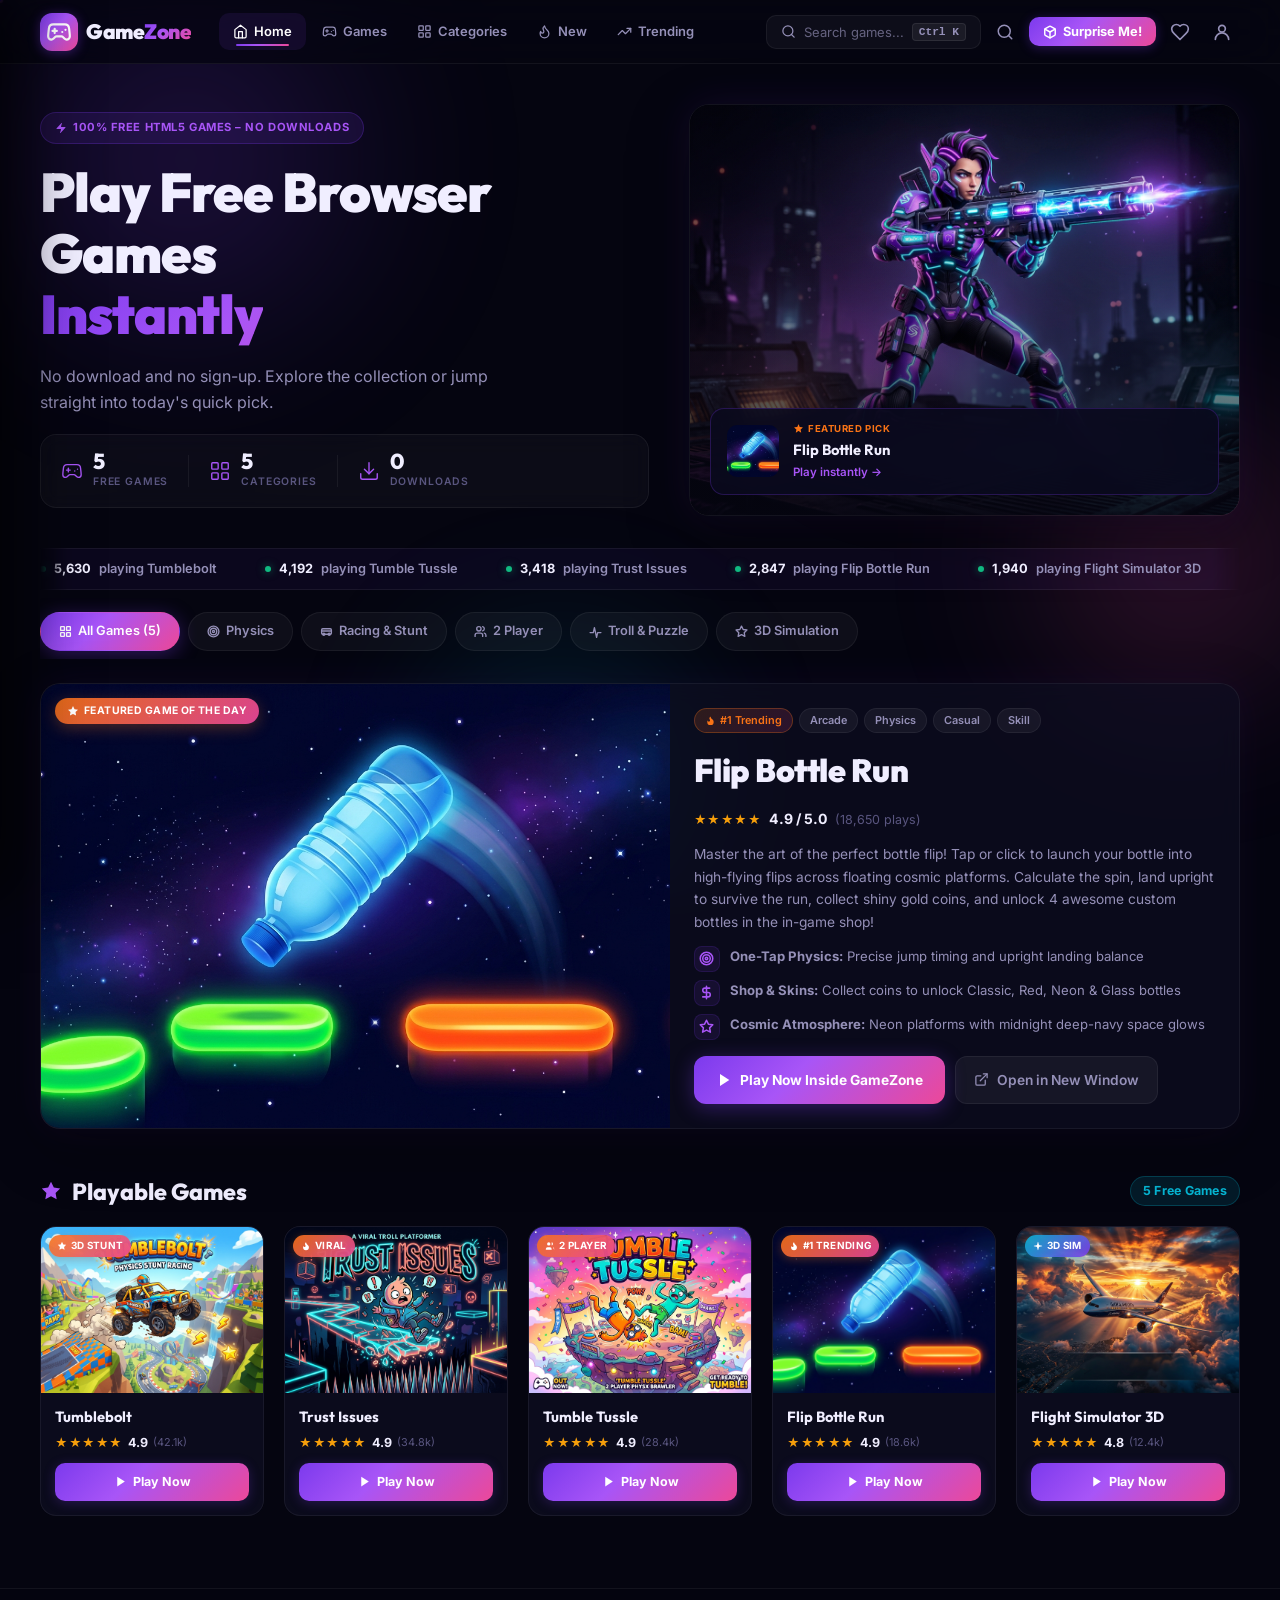
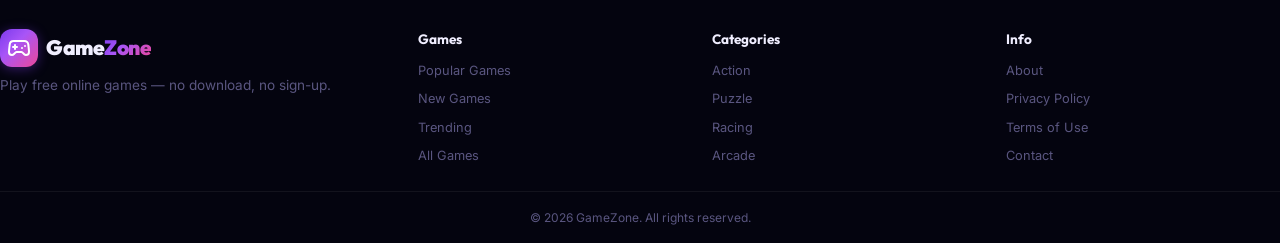
==== index.html @ cd92c2b9 "lolo oo0" ====
<!DOCTYPE html>
<html lang="en">
<head>
  <meta charset="UTF-8" />
  <meta name="viewport" content="width=device-width, initial-scale=1, viewport-fit=cover" />
  <title>GameZone — Free Online Arcade Games</title>
  <meta name="description" content="Play thousands of free online games instantly in your browser! No download, no sign-up." />
  <meta name="theme-color" content="#7c3aed" />
  <link rel="preconnect" href="https://fonts.googleapis.com" />
  <link rel="preconnect" href="https://fonts.gstatic.com" crossorigin />
  <link href="https://fonts.googleapis.com/css2?family=Outfit:wght@400;600;700;800;900&family=Inter:wght@400;500;600;700&display=swap" rel="stylesheet" />
  <link rel="stylesheet" href="style.css" />
</head>
<body>

<!-- Ambient Background Orbs -->
<div class="ambient-orbs" aria-hidden="true">
  <div class="ambient-orb"></div>
  <div class="ambient-orb"></div>
  <div class="ambient-orb"></div>
  <div class="ambient-orb"></div>
</div>

<!-- Floating Particle Canvas -->
<canvas id="particleCanvas" aria-hidden="true"></canvas>

<a href="#main" class="skip-link">Skip to content</a>

<!-- ===== HEADER ===== -->
<header class="site-header" id="siteHeader">
  <div class="container header-inner">

    <!-- Logo -->
    <a href="#" class="logo-link" aria-label="GameZone home">
      <span class="logo-icon">
        <svg xmlns="http://www.w3.org/2000/svg" width="26" height="26" viewBox="0 0 24 24" fill="none" stroke="currentColor" stroke-width="2" stroke-linecap="round" stroke-linejoin="round"><line x1="6" x2="10" y1="11" y2="11"/><line x1="8" x2="8" y1="9" y2="13"/><line x1="15" x2="15.01" y1="12" y2="12"/><line x1="18" x2="18.01" y1="10" y2="10"/><path d="M17.32 5H6.68a4 4 0 0 0-3.978 3.59c-.006.052-.01.101-.017.152C2.604 9.416 2 14.456 2 16a3 3 0 0 0 3 3c1 0 1.5-.5 2-1l1.414-1.414A2 2 0 0 1 9.828 16h4.344a2 2 0 0 1 1.414.586L17 18c.5.5 1 1 2 1a3 3 0 0 0 3-3c0-1.545-.604-6.584-.685-7.258-.007-.05-.011-.1-.017-.151A4 4 0 0 0 17.32 5z"/></svg>
      </span>
      <span class="logo-text">Game<span class="logo-accent">Zone</span></span>
    </a>

    <!-- Desktop Nav -->
    <nav class="main-nav" aria-label="Main">
      <a href="#" class="nav-link nav-active">
        <svg xmlns="http://www.w3.org/2000/svg" width="15" height="15" viewBox="0 0 24 24" fill="none" stroke="currentColor" stroke-width="2" stroke-linecap="round" stroke-linejoin="round"><path d="m3 9 9-7 9 7v11a2 2 0 0 1-2 2H5a2 2 0 0 1-2-2z"/><polyline points="9 22 9 12 15 12 15 22"/></svg>
        Home
      </a>
      <a href="#" class="nav-link">
        <svg xmlns="http://www.w3.org/2000/svg" width="15" height="15" viewBox="0 0 24 24" fill="none" stroke="currentColor" stroke-width="2" stroke-linecap="round" stroke-linejoin="round"><line x1="6" x2="10" y1="11" y2="11"/><line x1="8" x2="8" y1="9" y2="13"/><line x1="15" x2="15.01" y1="12" y2="12"/><line x1="18" x2="18.01" y1="10" y2="10"/><path d="M17.32 5H6.68a4 4 0 0 0-3.978 3.59C2.604 9.416 2 14.456 2 16a3 3 0 0 0 3 3c1 0 1.5-.5 2-1l1.414-1.414A2 2 0 0 1 9.828 16h4.344a2 2 0 0 1 1.414.586L17 18c.5.5 1 1 2 1a3 3 0 0 0 3-3c0-1.545-.604-6.584-.685-7.258A4 4 0 0 0 17.32 5z"/></svg>
        Games
      </a>
      <a href="#" class="nav-link">
        <svg xmlns="http://www.w3.org/2000/svg" width="15" height="15" viewBox="0 0 24 24" fill="none" stroke="currentColor" stroke-width="2" stroke-linecap="round" stroke-linejoin="round"><rect width="7" height="7" x="3" y="3" rx="1"/><rect width="7" height="7" x="14" y="3" rx="1"/><rect width="7" height="7" x="14" y="14" rx="1"/><rect width="7" height="7" x="3" y="14" rx="1"/></svg>
        Categories
      </a>
      <a href="#" class="nav-link">
        <svg xmlns="http://www.w3.org/2000/svg" width="15" height="15" viewBox="0 0 24 24" fill="none" stroke="currentColor" stroke-width="2" stroke-linecap="round" stroke-linejoin="round"><path d="M8.5 14.5A2.5 2.5 0 0 0 11 12c0-1.38-.5-2-1-3-1.072-2.143-.224-4.054 2-6 .5 2.5 2 4.9 4 6.5 2 1.6 3 3.5 3 5.5a7 7 0 1 1-14 0c0-1.153.433-2.294 1-3a2.5 2.5 0 0 0 2.5 2.5z"/></svg>
        New
      </a>
      <a href="#" class="nav-link">
        <svg xmlns="http://www.w3.org/2000/svg" width="15" height="15" viewBox="0 0 24 24" fill="none" stroke="currentColor" stroke-width="2" stroke-linecap="round" stroke-linejoin="round"><polyline points="22 7 13.5 15.5 8.5 10.5 2 17"/><polyline points="16 7 22 7 22 13"/></svg>
        Trending
      </a>
    </nav>

    <!-- Right Actions -->
    <div class="header-actions">
      <!-- Desktop Search Bar -->
      <button class="search-bar" id="searchBtn" aria-label="Search games">
        <svg xmlns="http://www.w3.org/2000/svg" width="15" height="15" viewBox="0 0 24 24" fill="none" stroke="currentColor" stroke-width="2" stroke-linecap="round" stroke-linejoin="round"><circle cx="11" cy="11" r="8"/><path d="m21 21-4.3-4.3"/></svg>
        <span class="search-placeholder">Search games...</span>
        <kbd>Ctrl K</kbd>
      </button>

      <!-- Mobile Search Icon Button -->
      <button class="icon-btn mobile-search-btn" id="mobileSearchBtn" aria-label="Search games" title="Search games">
        <svg xmlns="http://www.w3.org/2000/svg" width="18" height="18" viewBox="0 0 24 24" fill="none" stroke="currentColor" stroke-width="2" stroke-linecap="round" stroke-linejoin="round"><circle cx="11" cy="11" r="8"/><path d="m21 21-4.3-4.3"/></svg>
      </button>

      <!-- Surprise Me -->
      <button class="btn-surprise" id="surpriseBtn" title="Play a random game!">
        <svg xmlns="http://www.w3.org/2000/svg" width="14" height="14" viewBox="0 0 24 24" fill="none" stroke="currentColor" stroke-width="2.5" stroke-linecap="round" stroke-linejoin="round"><path d="M21 16V8a2 2 0 0 0-1-1.73l-7-4a2 2 0 0 0-2 0l-7 4A2 2 0 0 0 3 8v8a2 2 0 0 0 1 1.73l7 4a2 2 0 0 0 2 0l7-4A2 2 0 0 0 21 16z"/><polyline points="3.27 6.96 12 12.01 20.73 6.96"/><line x1="12" y1="22.08" x2="12" y2="12"/></svg>
        <span class="surprise-text">Surprise Me!</span>
      </button>

      <!-- Wishlist -->
      <button class="icon-btn wishlist-btn" aria-label="Saved games" title="Saved games">
        <svg xmlns="http://www.w3.org/2000/svg" width="20" height="20" viewBox="0 0 24 24" fill="none" stroke="currentColor" stroke-width="2" stroke-linecap="round" stroke-linejoin="round"><path d="M19 14c1.49-1.46 3-3.21 3-5.5A5.5 5.5 0 0 0 16.5 3c-1.76 0-3 .5-4.5 2-1.5-1.5-2.74-2-4.5-2A5.5 5.5 0 0 0 2 8.5c0 2.3 1.5 4.05 3 5.5l7 7Z"/></svg>
      </button>

      <!-- Avatar -->
      <button class="icon-btn avatar-btn" aria-label="Account" title="Account">
        <svg xmlns="http://www.w3.org/2000/svg" width="20" height="20" viewBox="0 0 24 24" fill="none" stroke="currentColor" stroke-width="2" stroke-linecap="round" stroke-linejoin="round"><circle cx="12" cy="8" r="4"/><path d="M20 21a8 8 0 1 0-16 0"/></svg>
      </button>

      <!-- Mobile menu btn -->
      <button class="icon-btn mobile-menu-btn" aria-label="Open menu" id="menuBtn">
        <svg xmlns="http://www.w3.org/2000/svg" width="22" height="22" viewBox="0 0 24 24" fill="none" stroke="currentColor" stroke-width="2" stroke-linecap="round" stroke-linejoin="round"><line x1="4" x2="20" y1="12" y2="12"/><line x1="4" x2="20" y1="6" y2="6"/><line x1="4" x2="20" y1="18" y2="18"/></svg>
      </button>
    </div>
  </div>
</header>

<!-- Mobile Drawer -->
<div class="mobile-drawer" id="mobileDrawer">
  <div class="drawer-overlay" id="drawerOverlay"></div>
  <nav class="drawer-nav">
    <div class="drawer-header">
      <a href="#" class="logo-link">
        <span class="logo-icon">
          <svg xmlns="http://www.w3.org/2000/svg" width="22" height="22" viewBox="0 0 24 24" fill="none" stroke="currentColor" stroke-width="2" stroke-linecap="round" stroke-linejoin="round"><line x1="6" x2="10" y1="11" y2="11"/><line x1="8" x2="8" y1="9" y2="13"/><line x1="15" x2="15.01" y1="12" y2="12"/><line x1="18" x2="18.01" y1="10" y2="10"/><path d="M17.32 5H6.68a4 4 0 0 0-3.978 3.59c-.006.052-.01.101-.017.152C2.604 9.416 2 14.456 2 16a3 3 0 0 0 3 3c1 0 1.5-.5 2-1l1.414-1.414A2 2 0 0 1 9.828 16h4.344a2 2 0 0 1 1.414.586L17 18c.5.5 1 1 2 1a3 3 0 0 0 3-3c0-1.545-.604-6.584-.685-7.258-.007-.05-.011-.1-.017-.151A4 4 0 0 0 17.32 5z"/></svg>
        </span>
        <span class="logo-text">Game<span class="logo-accent">Zone</span></span>
      </a>
      <button class="icon-btn" id="closeDrawer" aria-label="Close menu">
        <svg xmlns="http://www.w3.org/2000/svg" width="22" height="22" viewBox="0 0 24 24" fill="none" stroke="currentColor" stroke-width="2" stroke-linecap="round" stroke-linejoin="round"><path d="M18 6 6 18"/><path d="m6 6 12 12"/></svg>
      </button>
    </div>

    <!-- Quick search trigger in drawer -->
    <button class="drawer-search-btn" id="drawerSearchBtn">
      <svg xmlns="http://www.w3.org/2000/svg" width="16" height="16" viewBox="0 0 24 24" fill="none" stroke="currentColor" stroke-width="2" stroke-linecap="round" stroke-linejoin="round"><circle cx="11" cy="11" r="8"/><path d="m21 21-4.3-4.3"/></svg>
      <span>Search all games...</span>
    </button>

    <div class="drawer-section-label">NAVIGATION</div>
    <a href="#main" class="drawer-link"><svg xmlns="http://www.w3.org/2000/svg" width="16" height="16" viewBox="0 0 24 24" fill="none" stroke="currentColor" stroke-width="2" stroke-linecap="round" stroke-linejoin="round"><path d="m3 9 9-7 9 7v11a2 2 0 0 1-2 2H5a2 2 0 0 1-2-2z"/><polyline points="9 22 9 12 15 12 15 22"/></svg> Home</a>
    <a href="#playableGamesSection" class="drawer-link"><svg xmlns="http://www.w3.org/2000/svg" width="16" height="16" viewBox="0 0 24 24" fill="none" stroke="currentColor" stroke-width="2" stroke-linecap="round" stroke-linejoin="round"><line x1="6" x2="10" y1="11" y2="11"/><line x1="8" x2="8" y1="9" y2="13"/><line x1="15" x2="15.01" y1="12" y2="12"/><line x1="18" x2="18.01" y1="10" y2="10"/><path d="M17.32 5H6.68a4 4 0 0 0-3.978 3.59C2.604 9.416 2 14.456 2 16a3 3 0 0 0 3 3c1 0 1.5-.5 2-1l1.414-1.414A2 2 0 0 1 9.828 16h4.344a2 2 0 0 1 1.414.586L17 18c.5.5 1 1 2 1a3 3 0 0 0 3-3c0-1.545-.604-6.584-.685-7.258A4 4 0 0 0 17.32 5z"/></svg> Playable Games</a>
    <a href="#spotlight-section" class="drawer-link"><svg xmlns="http://www.w3.org/2000/svg" width="16" height="16" viewBox="0 0 24 24" fill="none" stroke="currentColor" stroke-width="2" stroke-linecap="round" stroke-linejoin="round"><polygon points="12 2 15.09 8.26 22 9.27 17 14.14 18.18 21.02 12 17.77 5.82 21.02 7 14.14 2 9.27 8.91 8.26 12 2"/></svg> Featured Spotlight</a>

    <div class="drawer-section-label">CATEGORIES</div>
    <div class="drawer-categories">
      <button class="drawer-cat-chip" data-drawer-cat="all">All Games</button>
      <button class="drawer-cat-chip" data-drawer-cat="physics">Physics</button>
      <button class="drawer-cat-chip" data-drawer-cat="racing">Racing</button>
      <button class="drawer-cat-chip" data-drawer-cat="2player">2 Player</button>
      <button class="drawer-cat-chip" data-drawer-cat="troll">Troll &amp; Puzzle</button>
      <button class="drawer-cat-chip" data-drawer-cat="sim">3D Simulation</button>
    </div>

    <div class="drawer-footer">
      <button class="btn-surprise drawer-surprise-btn" id="drawerSurpriseBtn">
        <svg xmlns="http://www.w3.org/2000/svg" width="14" height="14" viewBox="0 0 24 24" fill="none" stroke="currentColor" stroke-width="2.5" stroke-linecap="round" stroke-linejoin="round"><path d="M21 16V8a2 2 0 0 0-1-1.73l-7-4a2 2 0 0 0-2 0l-7 4A2 2 0 0 0 3 8v8a2 2 0 0 0 1 1.73l7 4a2 2 0 0 0 2 0l7-4A2 2 0 0 0 21 16z"/><polyline points="3.27 6.96 12 12.01 20.73 6.96"/><line x1="12" y1="22.08" x2="12" y2="12"/></svg>
        Surprise Me!
      </button>
    </div>
  </nav>
</div>

<!-- Search Modal -->
<div class="search-modal" id="searchModal">
  <div class="search-modal-backdrop" id="searchBackdrop"></div>
  <div class="search-modal-inner">
    <div class="search-input-wrap">
      <svg xmlns="http://www.w3.org/2000/svg" width="18" height="18" viewBox="0 0 24 24" fill="none" stroke="currentColor" stroke-width="2" stroke-linecap="round" stroke-linejoin="round"><circle cx="11" cy="11" r="8"/><path d="m21 21-4.3-4.3"/></svg>
      <input type="search" placeholder="Search for games…" id="searchInput" autocomplete="off" />
      <kbd>Esc</kbd>
    </div>
    <div class="search-results"><p class="search-hint">Start typing to search our playable games…</p></div>
  </div>
</div>

<!-- ===== MAIN ===== -->
<main id="main">
  <div class="container main-content">
    <h1 class="sr-only">GameZone — Play free online games — no download, no install.</h1>

    <!-- ===== HERO ===== -->
    <div class="hero-banner">
      <!-- Left Content -->
      <div class="hero-left">
        <div class="hero-badge">
          <svg xmlns="http://www.w3.org/2000/svg" width="12" height="12" viewBox="0 0 24 24" fill="currentColor" stroke="none"><path d="M4 14a1 1 0 0 1-.78-1.63l9.9-10.2a.5.5 0 0 1 .86.46l-1.92 6.02A1 1 0 0 0 13 10h7a1 1 0 0 1 .78 1.63l-9.9 10.2a.5.5 0 0 1-.86-.46l1.92-6.02A1 1 0 0 0 11 14z"/></svg>
          100% FREE HTML5 GAMES – NO DOWNLOADS
        </div>
        <h2 class="hero-title">Play Free Browser Games<br><span class="hero-title-accent">Instantly</span></h2>
        <p class="hero-desc">No download and no sign-up. Explore the collection or jump straight into today's quick pick.</p>

        <div class="hero-stats">
          <div class="hero-stat">
            <svg xmlns="http://www.w3.org/2000/svg" width="22" height="22" viewBox="0 0 24 24" fill="none" stroke="currentColor" stroke-width="1.5" stroke-linecap="round" stroke-linejoin="round" class="stat-icon"><line x1="6" x2="10" y1="11" y2="11"/><line x1="8" x2="8" y1="9" y2="13"/><line x1="15" x2="15.01" y1="12" y2="12"/><line x1="18" x2="18.01" y1="10" y2="10"/><path d="M17.32 5H6.68a4 4 0 0 0-3.978 3.59C2.604 9.416 2 14.456 2 16a3 3 0 0 0 3 3c1 0 1.5-.5 2-1l1.414-1.414A2 2 0 0 1 9.828 16h4.344a2 2 0 0 1 1.414.586L17 18c.5.5 1 1 2 1a3 3 0 0 0 3-3c0-1.545-.604-6.584-.685-7.258A4 4 0 0 0 17.32 5z"/></svg>
            <div class="stat-info"><span class="stat-num" data-target="5">0</span><span class="stat-label">FREE GAMES</span></div>
          </div>
          <div class="hero-stat-divider"></div>
          <div class="hero-stat">
            <svg xmlns="http://www.w3.org/2000/svg" width="22" height="22" viewBox="0 0 24 24" fill="none" stroke="currentColor" stroke-width="1.5" stroke-linecap="round" stroke-linejoin="round" class="stat-icon"><rect width="7" height="7" x="3" y="3" rx="1"/><rect width="7" height="7" x="14" y="3" rx="1"/><rect width="7" height="7" x="14" y="14" rx="1"/><rect width="7" height="7" x="3" y="14" rx="1"/></svg>
            <div class="stat-info"><span class="stat-num" data-target="5">0</span><span class="stat-label">CATEGORIES</span></div>
          </div>
          <div class="hero-stat-divider"></div>
          <div class="hero-stat">
            <svg xmlns="http://www.w3.org/2000/svg" width="22" height="22" viewBox="0 0 24 24" fill="none" stroke="currentColor" stroke-width="1.5" stroke-linecap="round" stroke-linejoin="round" class="stat-icon"><path d="M21 15v4a2 2 0 0 1-2 2H5a2 2 0 0 1-2-2v-4"/><polyline points="7 10 12 15 17 10"/><line x1="12" x2="12" y1="15" y2="3"/></svg>
            <div class="stat-info"><span class="stat-num" data-target="0">0</span><span class="stat-label">DOWNLOADS</span></div>
          </div>
        </div>
      </div>

      <!-- Right: Character Image + Quick Pick -->
      <div class="hero-right">
        <img class="hero-char-img" src="assets/hero_character.jpg" alt="Featured gaming warrior character" />
        <div class="hero-overlay-grad"></div>
        <!-- Quick Pick Card -->
        <a href="#spotlight-section" class="quick-pick-card" id="heroQuickPick" aria-label="Play: Flip Bottle Run" data-game-url="https://bottle-flip-navy.vercel.app/" data-game-title="Flip Bottle Run">
          <img class="qp-thumb" src="assets/bottle_flip.jpg" alt="Flip Bottle Run" />
          <div class="qp-info">
            <span class="qp-label">
              <svg xmlns="http://www.w3.org/2000/svg" width="11" height="11" viewBox="0 0 24 24" fill="currentColor" stroke="none"><path d="M11.48 3.499a.562.562 0 0 1 1.04 0l2.125 5.111a.563.563 0 0 0 .475.345l5.518.442c.499.04.701.663.321.988l-4.204 3.602a.563.563 0 0 0-.182.557l1.285 5.385a.562.562 0 0 1-.84.61l-4.725-2.885a.562.562 0 0 0-.586 0L6.982 20.54a.562.562 0 0 1-.84-.61l1.285-5.386a.562.562 0 0 0-.182-.557l-4.204-3.602a.562.562 0 0 1 .321-.988l5.518-.442a.563.563 0 0 0 .475-.345L11.48 3.5z"/></svg>
              FEATURED PICK
            </span>
            <span class="qp-title">Flip Bottle Run</span>
            <span class="qp-action">Play instantly →</span>
          </div>
        </a>
      </div>
    </div>

    <!-- ===== LIVE PLAYER BAR ===== -->
    <div class="live-bar" aria-hidden="true">
      <div class="live-bar-track" id="liveBarTrack">
        <!-- Duplicated for infinite scroll -->
        <div class="live-item"><span class="live-dot"></span> <strong>5,630</strong> playing Tumblebolt</div>
        <div class="live-item"><span class="live-dot"></span> <strong>4,192</strong> playing Tumble Tussle</div>
        <div class="live-item"><span class="live-dot"></span> <strong>3,418</strong> playing Trust Issues</div>
        <div class="live-item"><span class="live-dot"></span> <strong>2,847</strong> playing Flip Bottle Run</div>
        <div class="live-item"><span class="live-dot"></span> <strong>1,940</strong> playing Flight Simulator 3D</div>
        <!-- Duplicate set for seamless loop -->
        <div class="live-item"><span class="live-dot"></span> <strong>5,630</strong> playing Tumblebolt</div>
        <div class="live-item"><span class="live-dot"></span> <strong>4,192</strong> playing Tumble Tussle</div>
        <div class="live-item"><span class="live-dot"></span> <strong>3,418</strong> playing Trust Issues</div>
        <div class="live-item"><span class="live-dot"></span> <strong>2,847</strong> playing Flip Bottle Run</div>
        <div class="live-item"><span class="live-dot"></span> <strong>1,940</strong> playing Flight Simulator 3D</div>
      </div>
    </div>

    <!-- ===== CATEGORY CHIPS ===== -->
    <div class="category-chips-row">
      <div class="category-chips">
        <a href="#" class="chip chip-active" data-cat="all">
          <svg xmlns="http://www.w3.org/2000/svg" width="13" height="13" viewBox="0 0 24 24" fill="none" stroke="currentColor" stroke-width="2.5" stroke-linecap="round" stroke-linejoin="round"><rect width="7" height="7" x="3" y="3" rx="1"/><rect width="7" height="7" x="14" y="3" rx="1"/><rect width="7" height="7" x="14" y="14" rx="1"/><rect width="7" height="7" x="3" y="14" rx="1"/></svg>
          All Games (5)
        </a>
        <a href="#" class="chip" data-cat="physics">
          <svg xmlns="http://www.w3.org/2000/svg" width="13" height="13" viewBox="0 0 24 24" fill="none" stroke="currentColor" stroke-width="2.5" stroke-linecap="round" stroke-linejoin="round"><circle cx="12" cy="12" r="10"/><circle cx="12" cy="12" r="6"/><circle cx="12" cy="12" r="2"/></svg>
          Physics
        </a>
        <a href="#" class="chip" data-cat="racing">
          <svg xmlns="http://www.w3.org/2000/svg" width="13" height="13" viewBox="0 0 24 24" fill="none" stroke="currentColor" stroke-width="2.5" stroke-linecap="round" stroke-linejoin="round"><path d="M19 17H5a2 2 0 0 1-2-2V9a2 2 0 0 1 2-2h14a2 2 0 0 1 2 2v6a2 2 0 0 1-2 2Z"/><path d="M3 11h18"/><circle cx="7" cy="17" r="2"/><circle cx="17" cy="17" r="2"/></svg>
          Racing &amp; Stunt
        </a>
        <a href="#" class="chip" data-cat="2player">
          <svg xmlns="http://www.w3.org/2000/svg" width="13" height="13" viewBox="0 0 24 24" fill="none" stroke="currentColor" stroke-width="2.5" stroke-linecap="round" stroke-linejoin="round"><path d="M16 21v-2a4 4 0 0 0-4-4H6a4 4 0 0 0-4 4v2"/><circle cx="9" cy="7" r="4"/><path d="M22 21v-2a4 4 0 0 0-3-3.87"/><path d="M16 3.13a4 4 0 0 1 0 7.75"/></svg>
          2 Player
        </a>
        <a href="#" class="chip" data-cat="troll">
          <svg xmlns="http://www.w3.org/2000/svg" width="13" height="13" viewBox="0 0 24 24" fill="none" stroke="currentColor" stroke-width="2.5" stroke-linecap="round" stroke-linejoin="round"><path d="M2 14h6l2-9 4 18 2-9h6"/></svg>
          Troll &amp; Puzzle
        </a>
        <a href="#" class="chip" data-cat="sim">
          <svg xmlns="http://www.w3.org/2000/svg" width="13" height="13" viewBox="0 0 24 24" fill="none" stroke="currentColor" stroke-width="2.5" stroke-linecap="round" stroke-linejoin="round"><polygon points="12 2 15.09 8.26 22 9.27 17 14.14 18.18 21.02 12 17.77 5.82 21.02 7 14.14 2 9.27 8.91 8.26 12 2"/></svg>
          3D Simulation
        </a>
      </div>
    </div>

    <!-- ===== FEATURED GAME SPOTLIGHT: FLIP BOTTLE RUN ===== -->
    <section class="spotlight-section" id="spotlight-section" aria-labelledby="spotlight-heading">
      <div class="spotlight-card">
        <div class="spotlight-media">
          <img src="assets/bottle_flip.jpg" alt="Flip Bottle Run — Arcade Game" class="spotlight-img" />
          <div class="spotlight-badge">
            <svg xmlns="http://www.w3.org/2000/svg" width="12" height="12" viewBox="0 0 24 24" fill="currentColor" stroke="none"><polygon points="12 2 15.09 8.26 22 9.27 17 14.14 18.18 21.02 12 17.77 5.82 21.02 7 14.14 2 9.27 8.91 8.26 12 2"/></svg>
            FEATURED GAME OF THE DAY
          </div>
          <button class="spotlight-play-overlay-btn" data-game-url="https://bottle-flip-navy.vercel.app/" data-game-title="Flip Bottle Run" aria-label="Play Flip Bottle Run">
            <svg xmlns="http://www.w3.org/2000/svg" width="28" height="28" viewBox="0 0 24 24" fill="currentColor" stroke="none"><polygon points="6 3 20 12 6 21 6 3"/></svg>
          </button>
        </div>
        <div class="spotlight-body">
          <div class="spotlight-meta-tags">
            <span class="spotlight-tag tag-gradient">
              <svg xmlns="http://www.w3.org/2000/svg" width="11" height="11" viewBox="0 0 24 24" fill="currentColor" stroke="none"><path d="M8.5 14.5A2.5 2.5 0 0 0 11 12c0-1.38-.5-2-1-3-1.072-2.143-.224-4.054 2-6 .5 2.5 2 4.9 4 6.5 2 1.6 3 3.5 3 5.5a7 7 0 1 1-14 0c0-1.153.433-2.294 1-3a2.5 2.5 0 0 0 2.5 2.5z"/></svg>
              #1 Trending
            </span>
            <span class="spotlight-tag">Arcade</span>
            <span class="spotlight-tag">Physics</span>
            <span class="spotlight-tag">Casual</span>
            <span class="spotlight-tag">Skill</span>
          </div>

          <h2 id="spotlight-heading" class="spotlight-title">Flip Bottle Run</h2>

          <div class="spotlight-rating-row">
            <div class="stars">★★★★★</div>
            <span class="spotlight-score">4.9 / 5.0</span>
            <span class="spotlight-players">(18,650 plays)</span>
          </div>

          <p class="spotlight-description">
            Master the art of the perfect bottle flip! Tap or click to launch your bottle into high-flying flips across floating cosmic platforms. Calculate the spin, land upright to survive the run, collect shiny gold coins, and unlock 4 awesome custom bottles in the in-game shop!
          </p>

          <div class="spotlight-perks">
            <div class="perk-item">
              <span class="perk-icon">
                <svg xmlns="http://www.w3.org/2000/svg" width="15" height="15" viewBox="0 0 24 24" fill="none" stroke="currentColor" stroke-width="2.5" stroke-linecap="round" stroke-linejoin="round"><circle cx="12" cy="12" r="10"/><circle cx="12" cy="12" r="6"/><circle cx="12" cy="12" r="2"/></svg>
              </span>
              <span><strong>One-Tap Physics:</strong> Precise jump timing and upright landing balance</span>
            </div>
            <div class="perk-item">
              <span class="perk-icon">
                <svg xmlns="http://www.w3.org/2000/svg" width="15" height="15" viewBox="0 0 24 24" fill="none" stroke="currentColor" stroke-width="2.5" stroke-linecap="round" stroke-linejoin="round"><path d="M12 2v20M17 5H9.5a3.5 3.5 0 0 0 0 7h5a3.5 3.5 0 0 1 0 7H6"/></svg>
              </span>
              <span><strong>Shop &amp; Skins:</strong> Collect coins to unlock Classic, Red, Neon &amp; Glass bottles</span>
            </div>
            <div class="perk-item">
              <span class="perk-icon">
                <svg xmlns="http://www.w3.org/2000/svg" width="15" height="15" viewBox="0 0 24 24" fill="none" stroke="currentColor" stroke-width="2.5" stroke-linecap="round" stroke-linejoin="round"><polygon points="12 2 15.09 8.26 22 9.27 17 14.14 18.18 21.02 12 17.77 5.82 21.02 7 14.14 2 9.27 8.91 8.26 12 2"/></svg>
              </span>
              <span><strong>Cosmic Atmosphere:</strong> Neon platforms with midnight deep-navy space glows</span>
            </div>
          </div>

          <div class="spotlight-buttons">
            <button class="btn-spotlight-primary" data-game-url="https://bottle-flip-navy.vercel.app/" data-game-title="Flip Bottle Run">
              <svg xmlns="http://www.w3.org/2000/svg" width="16" height="16" viewBox="0 0 24 24" fill="currentColor" stroke="none"><polygon points="6 3 20 12 6 21 6 3"/></svg>
              Play Now Inside GameZone
            </button>
            <a href="https://bottle-flip-navy.vercel.app/" target="_blank" rel="noopener noreferrer" class="btn-spotlight-secondary">
              <svg xmlns="http://www.w3.org/2000/svg" width="15" height="15" viewBox="0 0 24 24" fill="none" stroke="currentColor" stroke-width="2" stroke-linecap="round" stroke-linejoin="round"><path d="M18 13v6a2 2 0 0 1-2 2H5a2 2 0 0 1-2-2V8a2 2 0 0 1 2-2h6"/><polyline points="15 3 21 3 21 9"/><line x1="10" x2="21" y1="14" y2="3"/></svg>
              Open in New Window
            </a>
          </div>
        </div>
      </div>
    </section>

    <!-- ===== PLAYABLE GAMES (ALL VERIFIED WORKING GAMES) ===== -->
    <section class="games-section" id="playableGamesSection" aria-labelledby="sec-playable">
      <div class="section-heading">
        <h2 id="sec-playable" class="section-title">
          <svg xmlns="http://www.w3.org/2000/svg" width="22" height="22" viewBox="0 0 24 24" fill="#a855f7" stroke="none"><polygon points="12 2 15.09 8.26 22 9.27 17 14.14 18.18 21.02 12 17.77 5.82 21.02 7 14.14 2 9.27 8.91 8.26 12 2"/></svg>
          Playable Games
        </h2>
        <span class="section-badge-counter">5 Free Games</span>
      </div>
      <div class="game-grid" id="mainGameGrid">
        <!-- 1. Tumblebolt (3D Physics Stunt Racing) -->
        <a href="#" class="gcard" title="Tumblebolt" data-game-url="Tumblebolt.html" data-game-title="Tumblebolt" data-cat="racing physics">
          <div class="gcard-img-wrap">
            <img src="assets/tumblebolt.jpg" alt="Tumblebolt - 3D Physics Stunt Racing" loading="eager" />
            <span class="badge badge-hot"><svg xmlns="http://www.w3.org/2000/svg" width="10" height="10" viewBox="0 0 24 24" fill="currentColor" stroke="none"><polygon points="12 2 15.09 8.26 22 9.27 17 14.14 18.18 21.02 12 17.77 5.82 21.02 7 14.14 2 9.27 8.91 8.26 12 2"/></svg> 3D STUNT</span>
          </div>
          <div class="gcard-body">
            <h3 class="gcard-title">Tumblebolt</h3>
            <div class="gcard-rating"><span class="stars">★★★★★</span><span class="rating-val">4.9</span><span class="rating-count">(42.1k)</span></div>
            <button class="btn-play" data-game-url="Tumblebolt.html"><svg xmlns="http://www.w3.org/2000/svg" width="13" height="13" viewBox="0 0 24 24" fill="currentColor" stroke="none"><polygon points="6 3 20 12 6 21 6 3"/></svg> Play Now</button>
          </div>
        </a>

        <!-- 2. Trust Issues (Viral Troll Platformer) -->
        <a href="#" class="gcard" title="Trust Issues" data-game-url="Trust Issues.html" data-game-title="Trust Issues" data-cat="troll action">
          <div class="gcard-img-wrap">
            <img src="assets/trust_issues.jpg" alt="Trust Issues - Viral Troll Platformer" loading="eager" />
            <span class="badge badge-hot"><svg xmlns="http://www.w3.org/2000/svg" width="10" height="10" viewBox="0 0 24 24" fill="currentColor" stroke="none"><path d="M8.5 14.5A2.5 2.5 0 0 0 11 12c0-1.38-.5-2-1-3-1.072-2.143-.224-4.054 2-6 .5 2.5 2 4.9 4 6.5 2 1.6 3 3.5 3 5.5a7 7 0 1 1-14 0c0-1.153.433-2.294 1-3a2.5 2.5 0 0 0 2.5 2.5z"/></svg> VIRAL</span>
          </div>
          <div class="gcard-body">
            <h3 class="gcard-title">Trust Issues</h3>
            <div class="gcard-rating"><span class="stars">★★★★★</span><span class="rating-val">4.9</span><span class="rating-count">(34.8k)</span></div>
            <button class="btn-play" data-game-url="Trust Issues.html"><svg xmlns="http://www.w3.org/2000/svg" width="13" height="13" viewBox="0 0 24 24" fill="currentColor" stroke="none"><polygon points="6 3 20 12 6 21 6 3"/></svg> Play Now</button>
          </div>
        </a>

        <!-- 3. Tumble Tussle (2-Player Ragdoll Brawler) -->
        <a href="#" class="gcard" title="Tumble Tussle" data-game-url="TUMBLE TUSSLE.html" data-game-title="Tumble Tussle" data-cat="2player physics">
          <div class="gcard-img-wrap">
            <img src="assets/tumble_tussle.jpg" alt="Tumble Tussle - 2 Player Ragdoll Party Brawler" loading="eager" />
            <span class="badge badge-hot"><svg xmlns="http://www.w3.org/2000/svg" width="10" height="10" viewBox="0 0 24 24" fill="currentColor" stroke="none"><path d="M16 21v-2a4 4 0 0 0-4-4H6a4 4 0 0 0-4 4v2"/><circle cx="9" cy="7" r="4"/><path d="M22 21v-2a4 4 0 0 0-3-3.87"/><path d="M16 3.13a4 4 0 0 1 0 7.75"/></svg> 2 PLAYER</span>
          </div>
          <div class="gcard-body">
            <h3 class="gcard-title">Tumble Tussle</h3>
            <div class="gcard-rating"><span class="stars">★★★★★</span><span class="rating-val">4.9</span><span class="rating-count">(28.4k)</span></div>
            <button class="btn-play" data-game-url="TUMBLE TUSSLE.html"><svg xmlns="http://www.w3.org/2000/svg" width="13" height="13" viewBox="0 0 24 24" fill="currentColor" stroke="none"><polygon points="6 3 20 12 6 21 6 3"/></svg> Play Now</button>
          </div>
        </a>

        <!-- 4. Flip Bottle Run (Cosmic Physics Runner) -->
        <a href="#" class="gcard" title="Flip Bottle Run" data-game-url="https://bottle-flip-navy.vercel.app/" data-game-title="Flip Bottle Run" data-cat="physics">
          <div class="gcard-img-wrap">
            <img src="assets/bottle_flip.jpg" alt="Flip Bottle Run" loading="eager" />
            <span class="badge badge-hot"><svg xmlns="http://www.w3.org/2000/svg" width="10" height="10" viewBox="0 0 24 24" fill="currentColor" stroke="none"><path d="M8.5 14.5A2.5 2.5 0 0 0 11 12c0-1.38-.5-2-1-3-1.072-2.143-.224-4.054 2-6 .5 2.5 2 4.9 4 6.5 2 1.6 3 3.5 3 5.5a7 7 0 1 1-14 0c0-1.153.433-2.294 1-3a2.5 2.5 0 0 0 2.5 2.5z"/></svg> #1 TRENDING</span>
          </div>
          <div class="gcard-body">
            <h3 class="gcard-title">Flip Bottle Run</h3>
            <div class="gcard-rating"><span class="stars">★★★★★</span><span class="rating-val">4.9</span><span class="rating-count">(18.6k)</span></div>
            <button class="btn-play" data-game-url="https://bottle-flip-navy.vercel.app/"><svg xmlns="http://www.w3.org/2000/svg" width="13" height="13" viewBox="0 0 24 24" fill="currentColor" stroke="none"><polygon points="6 3 20 12 6 21 6 3"/></svg> Play Now</button>
          </div>
        </a>

        <!-- 5. Flight Simulator 3D (3D Airplane Landing) -->
        <a href="#" class="gcard" title="Flight Simulator 3D" data-game-url="Plane_Landing_Game_v2/index.html" data-game-title="Flight Simulator 3D" data-cat="sim">
          <div class="gcard-img-wrap">
            <img src="assets/flight_sim.jpg" alt="Flight Simulator 3D" loading="eager" />
            <span class="badge badge-new"><svg xmlns="http://www.w3.org/2000/svg" width="10" height="10" viewBox="0 0 24 24" fill="currentColor" stroke="none"><path d="M9.937 15.5A2 2 0 0 0 8.5 14.063l-6.135-1.582a.5.5 0 0 1 0-.962L8.5 9.936A2 2 0 0 0 9.937 8.5l1.582-6.135a.5.5 0 0 1 .963 0L14.063 8.5A2 2 0 0 0 15.5 9.937l6.135 1.581a.5.5 0 0 1 0 .964L15.5 14.063a2 2 0 0 0-1.437 1.437l-1.582 6.135a.5.5 0 0 1-.963 0z"/></svg> 3D SIM</span>
          </div>
          <div class="gcard-body">
            <h3 class="gcard-title">Flight Simulator 3D</h3>
            <div class="gcard-rating"><span class="stars">★★★★★</span><span class="rating-val">4.8</span><span class="rating-count">(12.4k)</span></div>
            <button class="btn-play" data-game-url="Plane_Landing_Game_v2/index.html"><svg xmlns="http://www.w3.org/2000/svg" width="13" height="13" viewBox="0 0 24 24" fill="currentColor" stroke="none"><polygon points="6 3 20 12 6 21 6 3"/></svg> Play Now</button>
          </div>
        </a>
      </div>
    </section>

  </div>
</main>

<!-- ===== FOOTER ===== -->
<footer class="site-footer">
  <div class="container footer-inner">
    <div class="footer-brand">
      <a href="#" class="logo-link"><span class="logo-icon"><svg xmlns="http://www.w3.org/2000/svg" width="24" height="24" viewBox="0 0 24 24" fill="none" stroke="currentColor" stroke-width="2" stroke-linecap="round" stroke-linejoin="round"><line x1="6" x2="10" y1="11" y2="11"/><line x1="8" x2="8" y1="9" y2="13"/><line x1="15" x2="15.01" y1="12" y2="12"/><line x1="18" x2="18.01" y1="10" y2="10"/><path d="M17.32 5H6.68a4 4 0 0 0-3.978 3.59C2.604 9.416 2 14.456 2 16a3 3 0 0 0 3 3c1 0 1.5-.5 2-1l1.414-1.414A2 2 0 0 1 9.828 16h4.344a2 2 0 0 1 1.414.586L17 18c.5.5 1 1 2 1a3 3 0 0 0 3-3c0-1.545-.604-6.584-.685-7.258A4 4 0 0 0 17.32 5z"/></svg></span><span class="logo-text">Game<span class="logo-accent">Zone</span></span></a>
      <p class="footer-tagline">Play free online games — no download, no sign-up.</p>
    </div>
    <div class="footer-links">
      <div class="footer-col"><h3 class="footer-col-title">Games</h3><a href="#">Popular Games</a><a href="#">New Games</a><a href="#">Trending</a><a href="#">All Games</a></div>
      <div class="footer-col"><h3 class="footer-col-title">Categories</h3><a href="#">Action</a><a href="#">Puzzle</a><a href="#">Racing</a><a href="#">Arcade</a></div>
      <div class="footer-col"><h3 class="footer-col-title">Info</h3><a href="#">About</a><a href="#">Privacy Policy</a><a href="#">Terms of Use</a><a href="#">Contact</a></div>
    </div>
  </div>
  <div class="footer-bottom"><div class="container"><p>© 2026 GameZone. All rights reserved.</p></div></div>
</footer>

<!-- ===== GAME PLAYER MODAL ===== -->
<div class="game-modal" id="gameModal" role="dialog" aria-modal="true" aria-labelledby="modalGameTitle">
  <div class="game-modal-backdrop" id="gameModalBackdrop"></div>
  <div class="game-modal-container">
    <!-- Header -->
    <div class="game-modal-header">
      <div class="game-modal-info">
        <span class="modal-status-badge">
          <svg xmlns="http://www.w3.org/2000/svg" width="12" height="12" viewBox="0 0 24 24" fill="currentColor" stroke="none"><polygon points="6 3 20 12 6 21 6 3"/></svg>
          PLAYING NOW
        </span>
        <h3 class="game-modal-title" id="modalGameTitle">Flip Bottle Run</h3>
      </div>
      <div class="game-modal-actions">
        <button class="modal-btn modal-info-btn" id="modalInfoBtn" title="Toggle game details and controls" aria-label="Toggle game details">
          <svg xmlns="http://www.w3.org/2000/svg" width="16" height="16" viewBox="0 0 24 24" fill="none" stroke="currentColor" stroke-width="2" stroke-linecap="round" stroke-linejoin="round"><circle cx="12" cy="12" r="10"/><line x1="12" y1="16" x2="12" y2="12"/><line x1="12" y1="8" x2="12.01" y2="8"/></svg>
        </button>
        <button class="modal-btn" id="modalFullscreenBtn" title="Toggle Fullscreen" aria-label="Toggle Fullscreen">
          <svg xmlns="http://www.w3.org/2000/svg" width="16" height="16" viewBox="0 0 24 24" fill="none" stroke="currentColor" stroke-width="2" stroke-linecap="round" stroke-linejoin="round"><polyline points="15 3 21 3 21 9"/><polyline points="9 21 3 21 3 15"/><line x1="21" x2="14" y1="3" y2="10"/><line x1="3" x2="10" y1="21" y2="14"/></svg>
        </button>
        <a href="https://bottle-flip-navy.vercel.app/" target="_blank" rel="noopener noreferrer" class="modal-btn" id="modalExternalBtn" title="Open in New Tab" aria-label="Open in New Tab">
          <svg xmlns="http://www.w3.org/2000/svg" width="16" height="16" viewBox="0 0 24 24" fill="none" stroke="currentColor" stroke-width="2" stroke-linecap="round" stroke-linejoin="round"><path d="M18 13v6a2 2 0 0 1-2 2H5a2 2 0 0 1-2-2V8a2 2 0 0 1 2-2h6"/><polyline points="15 3 21 3 21 9"/><line x1="10" x2="21" y1="14" y2="3"/></svg>
        </a>
        <button class="modal-btn modal-close" id="modalCloseBtn" title="Close Game" aria-label="Close Game">
          <svg xmlns="http://www.w3.org/2000/svg" width="18" height="18" viewBox="0 0 24 24" fill="none" stroke="currentColor" stroke-width="2" stroke-linecap="round" stroke-linejoin="round"><line x1="18" x2="6" y1="6" y2="18"/><line x1="6" x2="18" y1="6" y2="18"/></svg>
        </button>
      </div>
    </div>

    <!-- Live Frame -->
    <div class="game-frame-box" id="gameFrameBox">
      <iframe id="gameModalIframe" src="" title="Game Player" allow="fullscreen; autoplay" loading="lazy"></iframe>
    </div>

    <!-- Metadata & Controls -->
    <div class="game-modal-footer" id="gameModalFooter">
      <div class="modal-col">
        <h4 class="modal-sec-title">About This Game</h4>
        <p class="modal-sec-desc" id="modalGameDesc">
          Flip Bottle Run is a fast-paced physics-based casual runner. Time your flips across floating platforms, land perfectly upright to stay alive, gather gold coins, and unlock cool bottle skins in the shop!
        </p>
      </div>
      <div class="modal-col modal-col-controls">
        <h4 class="modal-sec-title">Controls</h4>
        <div class="control-pills" id="modalControlPills">
          <span class="control-pill"><kbd>Click / Tap</kbd> Flip Bottle</span>
          <span class="control-pill"><kbd>Space</kbd> Jump</span>
          <span class="control-pill"><kbd>Goal</kbd> Land Upright</span>
        </div>
      </div>
    </div>
  </div>
</div>

<!-- ===== MOBILE BOTTOM NAVIGATION BAR ===== -->
<nav class="mobile-bottom-bar" id="mobileBottomBar" aria-label="Mobile Bottom Navigation">
  <a href="#main" class="bottom-bar-item bottom-bar-active" id="bbHome">
    <svg xmlns="http://www.w3.org/2000/svg" width="18" height="18" viewBox="0 0 24 24" fill="none" stroke="currentColor" stroke-width="2" stroke-linecap="round" stroke-linejoin="round"><path d="m3 9 9-7 9 7v11a2 2 0 0 1-2 2H5a2 2 0 0 1-2-2z"/><polyline points="9 22 9 12 15 12 15 22"/></svg>
    <span>Home</span>
  </a>
  <a href="#playableGamesSection" class="bottom-bar-item" id="bbGames">
    <svg xmlns="http://www.w3.org/2000/svg" width="18" height="18" viewBox="0 0 24 24" fill="none" stroke="currentColor" stroke-width="2" stroke-linecap="round" stroke-linejoin="round"><line x1="6" x2="10" y1="11" y2="11"/><line x1="8" x2="8" y1="9" y2="13"/><line x1="15" x2="15.01" y1="12" y2="12"/><line x1="18" x2="18.01" y1="10" y2="10"/><path d="M17.32 5H6.68a4 4 0 0 0-3.978 3.59C2.604 9.416 2 14.456 2 16a3 3 0 0 0 3 3c1 0 1.5-.5 2-1l1.414-1.414A2 2 0 0 1 9.828 16h4.344a2 2 0 0 1 1.414.586L17 18c.5.5 1 1 2 1a3 3 0 0 0 3-3c0-1.545-.604-6.584-.685-7.258A4 4 0 0 0 17.32 5z"/></svg>
    <span>Games</span>
  </a>
  <button class="bottom-bar-item bottom-bar-surprise" id="bbSurprise" aria-label="Surprise game">
    <div class="bottom-bar-surprise-glow">
      <svg xmlns="http://www.w3.org/2000/svg" width="18" height="18" viewBox="0 0 24 24" fill="none" stroke="currentColor" stroke-width="2.5" stroke-linecap="round" stroke-linejoin="round"><path d="M21 16V8a2 2 0 0 0-1-1.73l-7-4a2 2 0 0 0-2 0l-7 4A2 2 0 0 0 3 8v8a2 2 0 0 0 1 1.73l7 4a2 2 0 0 0 2 0l7-4A2 2 0 0 0 21 16z"/><polyline points="3.27 6.96 12 12.01 20.73 6.96"/><line x1="12" y1="22.08" x2="12" y2="12"/></svg>
    </div>
    <span>Surprise</span>
  </button>
  <button class="bottom-bar-item" id="bbSearch" aria-label="Search games">
    <svg xmlns="http://www.w3.org/2000/svg" width="18" height="18" viewBox="0 0 24 24" fill="none" stroke="currentColor" stroke-width="2" stroke-linecap="round" stroke-linejoin="round"><circle cx="11" cy="11" r="8"/><path d="m21 21-4.3-4.3"/></svg>
    <span>Search</span>
  </button>
  <button class="bottom-bar-item" id="bbMenu" aria-label="Open menu">
    <svg xmlns="http://www.w3.org/2000/svg" width="18" height="18" viewBox="0 0 24 24" fill="none" stroke="currentColor" stroke-width="2" stroke-linecap="round" stroke-linejoin="round"><line x1="4" x2="20" y1="12" y2="12"/><line x1="4" x2="20" y1="6" y2="6"/><line x1="4" x2="20" y1="18" y2="18"/></svg>
    <span>Menu</span>
  </button>
</nav>

<script src="script.js"></script>
</body>
</html>
---- style.css ----
/* =============================================
   GameZone — VIRAL PREMIUM DARK THEME
   Animated mesh gradients, glass cards, neon glow
   ============================================= */

@import url('https://fonts.googleapis.com/css2?family=Outfit:wght@400;600;700;800;900&family=Inter:wght@400;500;600;700&display=swap');

/* ---- Variables ---- */
:root {
  --bg:           #050510;
  --bg-card:      rgba(15, 15, 35, 0.7);
  --bg-elevated:  rgba(20, 20, 50, 0.6);
  --chrome:       rgba(10, 10, 30, 0.95);
  --border:       rgba(255,255,255,0.06);
  --border-glow:  rgba(124,58,237,0.25);

  --text:         #f0eeff;
  --text-muted:   #9590b8;
  --text-faint:   #5a5680;

  --violet:       #7c3aed;
  --violet-l:     #a855f7;
  --cyan:         #06b6d4;
  --pink:         #ec4899;
  --orange:       #f97316;
  --green:        #10b981;

  --grad-primary:  linear-gradient(135deg, #7c3aed 0%, #a855f7 40%, #ec4899 100%);
  --grad-warm:     linear-gradient(135deg, #f97316 0%, #ec4899 100%);
  --grad-cool:     linear-gradient(135deg, #06b6d4 0%, #7c3aed 100%);
  --grad-hero:     linear-gradient(135deg, #050510 0%, #0a0a2e 25%, #1a0a3d 50%, #0a1a35 75%, #050510 100%);

  --header-h:     64px;
  --bottom-bar-h: 60px;
  --card-radius:  16px;
  --font-display: 'Outfit', 'Inter', system-ui, sans-serif;
  --font-body:    'Inter', system-ui, sans-serif;

  --glow-violet:  0 0 30px rgba(124,58,237,0.4), 0 0 60px rgba(124,58,237,0.15);
  --glow-pink:    0 0 30px rgba(236,72,153,0.4), 0 0 60px rgba(236,72,153,0.15);
  --glow-cyan:    0 0 30px rgba(6,182,212,0.4), 0 0 60px rgba(6,182,212,0.15);
}

@media (max-width: 768px) {
  :root {
    --header-h: 56px;
  }
}

/* ---- Reset ---- */
*, *::before, *::after { box-sizing: border-box; margin: 0; padding: 0; }
html { scroll-behavior: smooth; font-size: 16px; }
body {
  font-family: var(--font-body);
  background: var(--bg);
  color: var(--text);
  min-height: 100dvh;
  overflow-x: hidden;
  line-height: 1.6;
}
img { display: block; max-width: 100%; }
a { color: inherit; text-decoration: none; }
button { cursor: pointer; font-family: inherit; border: none; background: none; }
.sr-only { position:absolute; width:1px; height:1px; padding:0; margin:-1px; overflow:hidden; clip:rect(0,0,0,0); white-space:nowrap; border:0; }

/* Scrollbar */
::-webkit-scrollbar { width:6px; height:6px; }
::-webkit-scrollbar-track { background: var(--bg); }
::-webkit-scrollbar-thumb { background: var(--violet); border-radius:3px; }

/* Skip */
.skip-link { position:absolute; left:-9999px; top:12px; z-index:9999; background:var(--chrome); color:var(--text); padding:8px 16px; border-radius:8px; font-weight:700; }
.skip-link:focus { left:12px; }

/* ---- Keyframes ---- */
@keyframes spin-slow      { to { transform: rotate(360deg); } }
@keyframes fade-in-up     { from { opacity:0; transform:translateY(24px); } to { opacity:1; transform:translateY(0); } }
@keyframes slide-in       { from { transform:translateX(-100%); } to { transform:translateX(0); } }
@keyframes grad-shift     { 0%,100%{background-position:0% 50%} 50%{background-position:100% 50%} }
@keyframes pulse-glow     { 0%,100%{opacity:0.4; transform:scale(1)} 50%{opacity:0.8; transform:scale(1.05)} }
@keyframes float-up       { 0%{opacity:0;transform:translateY(20px)} 100%{opacity:1;transform:translateY(0)} }
@keyframes shimmer        { 0%{background-position:-200% 0} 100%{background-position:200% 0} }
@keyframes orb-drift-1    { 0%,100%{transform:translate(0,0) scale(1)} 33%{transform:translate(60px,-40px) scale(1.1)} 66%{transform:translate(-30px,30px) scale(0.95)} }
@keyframes orb-drift-2    { 0%,100%{transform:translate(0,0) scale(1)} 33%{transform:translate(-50px,30px) scale(1.15)} 66%{transform:translate(40px,-20px) scale(0.9)} }
@keyframes orb-drift-3    { 0%,100%{transform:translate(0,0) scale(1)} 50%{transform:translate(30px,50px) scale(1.08)} }
@keyframes marquee        { 0%{transform:translateX(0)} 100%{transform:translateX(-50%)} }
@keyframes badge-pulse    { 0%,100%{box-shadow:0 0 0 0 rgba(124,58,237,0.5)} 50%{box-shadow:0 0 0 12px rgba(124,58,237,0)} }
@keyframes text-glow      { 0%,100%{text-shadow:0 0 20px rgba(124,58,237,0.3)} 50%{text-shadow:0 0 40px rgba(124,58,237,0.6),0 0 80px rgba(168,85,247,0.3)} }
@keyframes card-shine {
  0% { left:-100%; }
  20%,100% { left:200%; }
}
@keyframes count-up { from { opacity: 0; transform: scale(0.5); } to { opacity: 1; transform: scale(1); } }

.spin-slow { animation: spin-slow 8s linear infinite; }

/* ---- Ambient Background Orbs ---- */
.ambient-orbs {
  position: fixed;
  top: 0; left: 0;
  width: 100%; height: 100%;
  pointer-events: none;
  z-index: 0;
  overflow: hidden;
}
.ambient-orb {
  position: absolute;
  border-radius: 50%;
  filter: blur(80px);
  opacity: 0.25;
}
.ambient-orb:nth-child(1) {
  width: 500px; height: 500px;
  background: radial-gradient(circle, #7c3aed 0%, transparent 70%);
  top: -10%; left: -5%;
  animation: orb-drift-1 20s ease-in-out infinite;
}
.ambient-orb:nth-child(2) {
  width: 400px; height: 400px;
  background: radial-gradient(circle, #ec4899 0%, transparent 70%);
  top: 40%; right: -8%;
  animation: orb-drift-2 25s ease-in-out infinite;
}
.ambient-orb:nth-child(3) {
  width: 350px; height: 350px;
  background: radial-gradient(circle, #06b6d4 0%, transparent 70%);
  bottom: -5%; left: 30%;
  animation: orb-drift-3 18s ease-in-out infinite;
}
.ambient-orb:nth-child(4) {
  width: 300px; height: 300px;
  background: radial-gradient(circle, #f97316 0%, transparent 70%);
  top: 20%; left: 60%;
  animation: orb-drift-1 22s ease-in-out infinite reverse;
  opacity: 0.15;
}

/* Particle Canvas */
#particleCanvas {
  position: fixed;
  top: 0; left: 0;
  width: 100%; height: 100%;
  pointer-events: none;
  z-index: 0;
}

/* Container */
.container { max-width:1340px; margin:0 auto; padding:0 16px; position: relative; z-index: 1; }
@media (min-width:640px) { .container { padding:0 24px; } }
@media (min-width:1024px) { .container { padding:0 40px; } }

/* =============================================
   HEADER — Frosted glass ultra-premium
   ============================================= */
.site-header {
  position: sticky; top:0; z-index:100; height:var(--header-h);
  background: rgba(5,5,16,0.8);
  backdrop-filter: blur(24px) saturate(180%);
  border-bottom: 1px solid var(--border);
  transition: background 0.3s, box-shadow 0.3s;
}
.site-header.scrolled {
  background: rgba(5,5,16,0.95);
  box-shadow: 0 4px 30px rgba(0,0,0,0.5), 0 0 40px rgba(124,58,237,0.08);
}
.header-inner {
  display: flex; align-items:center; gap:8px; height:100%;
}

/* Logo */
.logo-link { display:inline-flex; align-items:center; gap:8px; flex-shrink:0; margin-right:8px; }
.logo-icon {
  display:flex; align-items:center; justify-content:center;
  width:38px; height:38px; border-radius:12px;
  background: var(--grad-primary);
  color:#fff; flex-shrink:0;
  box-shadow: 0 2px 12px rgba(124,58,237,0.4);
  transition: transform 0.3s, box-shadow 0.3s;
}
.logo-link:hover .logo-icon {
  transform: rotate(-8deg) scale(1.1);
  box-shadow: var(--glow-violet);
}
.logo-text { font-family:var(--font-display); font-size:1.3rem; font-weight:900; color:var(--text); letter-spacing:-.5px; }
.logo-accent {
  background: var(--grad-primary);
  -webkit-background-clip:text; -webkit-text-fill-color:transparent; background-clip:text;
}

@media (max-width: 480px) {
  .logo-text { font-size: 1.15rem; }
  .logo-icon { width: 32px; height: 32px; border-radius: 9px; }
  .logo-link { gap: 6px; margin-right: 4px; }
}
@media (max-width: 360px) {
  .logo-text { font-size: 1.05rem; }
  .logo-icon { width: 28px; height: 28px; border-radius: 8px; }
}

/* Main Nav */
.main-nav { display:none; }
@media (min-width:768px) {
  .main-nav { display:flex; gap:2px; margin-left:12px; }
}
.nav-link {
  display:inline-flex; align-items:center; gap:6px; padding:8px 14px; border-radius:10px;
  font-size:.8125rem; font-weight:600; color:var(--text-muted);
  transition: all .25s ease;
  position: relative;
}
.nav-link::after {
  content: '';
  position: absolute;
  bottom: 4px; left: 50%; width: 0;
  height: 2px;
  background: var(--grad-primary);
  border-radius: 2px;
  transition: width 0.3s ease, left 0.3s ease;
}
.nav-link:hover,
.nav-active {
  color:#fff;
  background: rgba(124,58,237,0.1);
}
.nav-link:hover::after,
.nav-active::after {
  width: 60%;
  left: 20%;
}

/* Right Actions */
.header-actions { display:flex; align-items:center; gap:6px; margin-left:auto; }
@media (max-width: 480px) { .header-actions { gap: 4px; } }

/* Desktop Search Bar */
.search-bar {
  display:none; align-items:center; gap:8px;
  padding:7px 14px; border-radius:10px;
  background: rgba(255,255,255,0.04);
  border:1px solid var(--border);
  color:var(--text-muted); font-size:.8125rem;
  transition: all .25s;
}
@media (min-width:768px) { .search-bar { display:inline-flex; } }
.search-bar:hover {
  background: rgba(124,58,237,0.08);
  border-color: var(--border-glow);
  box-shadow: 0 0 20px rgba(124,58,237,0.1);
}
.search-placeholder { opacity:.65; }
.search-bar kbd {
  background:rgba(255,255,255,0.06); padding:2px 6px; border-radius:4px; font-size:.7rem; font-weight:700;
  border:1px solid rgba(255,255,255,0.08);
}

/* Mobile Search Icon Button */
.mobile-search-btn {
  display: flex;
}
@media (min-width:768px) {
  .mobile-search-btn { display: none; }
}

/* Surprise Me Button — responsive across all viewports */
.btn-surprise {
  display:inline-flex; align-items:center; justify-content:center; gap:6px;
  padding:7px 14px; border-radius:10px;
  background: var(--grad-primary);
  color:#fff; font-size:.8rem; font-weight:700;
  transition: all .3s;
  box-shadow: 0 2px 12px rgba(124,58,237,0.3);
  white-space: nowrap;
  flex-shrink: 0;
}
.btn-surprise:hover {
  transform: translateY(-2px) scale(1.04);
  box-shadow: var(--glow-violet);
}
@media (max-width: 640px) {
  .btn-surprise { padding: 6px 12px; font-size: .75rem; }
}
@media (max-width: 520px) {
  .surprise-text { display: none !important; }
  .btn-surprise {
    width: 36px; height: 36px; padding: 0;
    border-radius: 10px;
  }
}
@media (max-width: 380px) {
  .btn-surprise {
    width: 33px; height: 33px;
  }
}

/* Icon Buttons */
.icon-btn {
  display:flex; align-items:center; justify-content:center;
  width:36px; height:36px; border-radius:10px;
  color:var(--text-muted);
  transition: all .25s;
  flex-shrink: 0;
}
.icon-btn:hover { color:#fff; background:rgba(124,58,237,0.12); }
@media (max-width: 480px) {
  .icon-btn { width: 34px; height: 34px; }
}
@media (max-width: 380px) {
  .icon-btn { width: 32px; height: 32px; }
}
.wishlist-btn { display: flex; }
@media (max-width: 420px) {
  .wishlist-btn { display: none !important; }
}
.mobile-menu-btn { display:flex; }
@media (min-width:768px) { .mobile-menu-btn { display:none; } }

/* =============================================
   MOBILE DRAWER — Enhanced Glass Navigation
   ============================================= */
.mobile-drawer { position:fixed; inset:0; z-index:300; pointer-events:none; }
.mobile-drawer.open { pointer-events:all; }
.drawer-overlay { position:absolute; inset:0; background:rgba(0,0,0,0.75); opacity:0; transition:opacity .3s; backdrop-filter: blur(6px); }
.mobile-drawer.open .drawer-overlay { opacity:1; }
.drawer-nav {
  position:absolute; top:0; left:0; width:min(320px, 86vw); height:100%;
  background: rgba(10,10,30,0.96);
  backdrop-filter: blur(24px);
  border-right:1px solid var(--border-glow);
  box-shadow: 20px 0 60px rgba(0,0,0,0.7);
  transform:translateX(-100%); transition:transform .32s cubic-bezier(.4,0,.2,1);
  padding:calc(env(safe-area-inset-top) + 16px) 16px calc(env(safe-area-inset-bottom) + 20px);
  display: flex; flex-direction: column; gap: 6px;
  overflow-y: auto;
}
.mobile-drawer.open .drawer-nav { transform:translateX(0); }
.drawer-header {
  display:flex; align-items:center; justify-content:space-between;
  padding-bottom:14px; border-bottom:1px solid var(--border); margin-bottom:10px;
}
.drawer-search-btn {
  display: flex; align-items: center; gap: 10px;
  width: 100%; padding: 10px 14px; border-radius: 12px;
  background: rgba(255,255,255,0.04);
  border: 1px solid var(--border);
  color: var(--text-muted); font-size: .85rem;
  margin-bottom: 10px; cursor: pointer;
  transition: all .2s;
}
.drawer-search-btn:hover {
  background: rgba(124,58,237,0.1);
  border-color: var(--border-glow);
  color: #fff;
}
.drawer-section-label {
  font-size: .65rem; font-weight: 700; letter-spacing: .08em;
  color: var(--text-faint); padding: 8px 12px 2px;
}
.drawer-link {
  display:flex; align-items:center; gap:12px; padding:11px 14px; border-radius:12px;
  font-weight:600; font-size:.9rem; color:var(--text-muted); transition:all .2s;
}
.drawer-link svg { color: var(--violet-l); }
.drawer-link:hover, .drawer-link:active {
  color:#fff; background:rgba(124,58,237,0.15);
  transform: translateX(4px);
}
.drawer-categories {
  display: flex; flex-wrap: wrap; gap: 6px; padding: 4px 6px 12px;
}
.drawer-cat-chip {
  padding: 6px 12px; border-radius: 50px;
  font-size: .75rem; font-weight: 600;
  background: rgba(255,255,255,0.04);
  border: 1px solid var(--border);
  color: var(--text-muted);
  cursor: pointer; transition: all .2s;
}
.drawer-cat-chip:hover, .drawer-cat-chip:active {
  background: var(--grad-primary);
  border-color: transparent;
  color: #fff;
}
.drawer-footer {
  margin-top: auto; padding-top: 14px; border-top: 1px solid var(--border);
}
.drawer-surprise-btn {
  width: 100%; justify-content: center; padding: 11px;
}

/* =============================================
   HERO — Cinematic with responsive fluid layout
   ============================================= */
.hero-banner {
  display: grid;
  grid-template-columns: 1fr;
  gap: 28px;
  padding: 24px 0 20px;
  position: relative;
  overflow: visible;
}
@media (min-width: 900px) {
  .hero-banner { grid-template-columns: 1.05fr 0.95fr; gap: 40px; min-height: 460px; padding: 40px 0 32px; }
}

/* Hero Left */
.hero-left { display:flex; flex-direction:column; justify-content:center; gap:18px; z-index:2; }
.hero-badge {
  display:inline-flex; align-items:center; gap:6px; width:fit-content;
  padding:6px 14px; border-radius:50px;
  background: rgba(124,58,237,0.12);
  border:1px solid rgba(124,58,237,0.25);
  color:var(--violet-l); font-size:.7rem; font-weight:700; letter-spacing:.05em;
  animation: badge-pulse 3s ease-in-out infinite;
}
.hero-title {
  font-family:var(--font-display); font-size:clamp(1.6rem,5vw,3.4rem);
  font-weight:900; line-height:1.12; letter-spacing:-1px;
  color: var(--text);
  overflow-wrap: break-word;
}
@media (max-width: 480px) {
  .hero-title {
    font-size: clamp(1.45rem, 6.5vw, 1.9rem);
    letter-spacing: -0.5px;
    line-height: 1.15;
  }
  .hero-badge {
    font-size: .62rem;
    padding: 4px 10px;
  }
}
.hero-title-accent {
  background: var(--grad-primary);
  background-size: 200% 200%;
  -webkit-background-clip:text; -webkit-text-fill-color:transparent; background-clip:text;
  animation: text-glow 4s ease-in-out infinite, grad-shift 4s ease infinite;
}
.hero-desc {
  color:var(--text-muted); font-size:clamp(.875rem, 2vw, 1rem); max-width:480px; line-height:1.65;
}
@media (max-width: 480px) {
  .hero-desc { font-size: .85rem; line-height: 1.55; }
}

/* Hero Stats */
.hero-stats {
  display:flex; align-items:center; gap:20px; flex-wrap:wrap;
  padding: 16px 20px;
  background: rgba(255,255,255,0.03);
  border: 1px solid var(--border);
  border-radius: 16px;
  backdrop-filter: blur(10px);
}
.hero-stat { display:flex; align-items:center; gap:10px; }
.stat-icon { color:var(--violet-l); }
.stat-info { display:flex; flex-direction:column; }
.stat-num { font-family:var(--font-display); font-size:1.35rem; font-weight:800; line-height:1; }
.stat-label { font-size:.65rem; font-weight:600; color:var(--text-faint); letter-spacing:.08em; margin-top:2px; }
.hero-stat-divider { width:1px; height:32px; background:var(--border); }

@media (max-width: 640px) {
  .hero-stats {
    display: grid;
    grid-template-columns: repeat(3, 1fr);
    gap: 8px;
    padding: 12px 10px;
  }
  .hero-stat {
    flex-direction: column;
    text-align: center;
    gap: 4px;
  }
  .stat-icon { margin: 0 auto; width: 18px; height: 18px; }
  .stat-num { font-size: 1.15rem; }
  .stat-label { font-size: .58rem; letter-spacing: .04em; }
  .hero-stat-divider { display: none; }
}
@media (max-width: 380px) {
  .hero-stats {
    gap: 4px;
    padding: 10px 6px;
  }
  .stat-num { font-size: 1.05rem; }
  .stat-label { font-size: .52rem; }
}

/* Hero Right */
.hero-right {
  position:relative; border-radius:20px; overflow:hidden;
  min-height:260px;
  box-shadow: 0 20px 60px rgba(0,0,0,0.4), 0 0 40px rgba(124,58,237,0.12);
  border: 1px solid rgba(255,255,255,0.06);
}
@media (max-width: 899px) {
  .hero-right {
    aspect-ratio: 16 / 10;
    min-height: 220px;
    max-height: 380px;
    width: 100%;
  }
}
.hero-char-img {
  width:100%; height:100%; object-fit:cover; object-position: center 20%;
  transition: transform 8s ease;
}
.hero-right:hover .hero-char-img {
  transform: scale(1.05);
}
.hero-overlay-grad {
  position:absolute; inset:0;
  background: linear-gradient(to top, rgba(5,5,16,0.92) 0%, rgba(5,5,16,0.3) 45%, transparent 70%),
              linear-gradient(to right, rgba(5,5,16,0.4) 0%, transparent 50%);
  pointer-events: none;
}

/* Quick Pick Card */
.quick-pick-card {
  position:absolute; bottom:20px; left:20px; right:20px;
  display:flex; align-items:center; gap:14px;
  padding:12px 16px; border-radius:14px;
  background: rgba(10,10,30,0.85);
  backdrop-filter: blur(16px);
  border:1px solid rgba(124,58,237,0.25);
  transition: all .35s cubic-bezier(.4,0,.2,1);
  z-index: 3;
}
@media (max-width: 640px) {
  .quick-pick-card {
    bottom: 12px; left: 12px; right: 12px;
    padding: 10px 12px; gap: 10px;
  }
}
.quick-pick-card:hover {
  transform: translateY(-4px);
  border-color: rgba(124,58,237,0.5);
  box-shadow: var(--glow-violet);
}
.qp-thumb { width:52px; height:52px; border-radius:10px; object-fit:cover; flex-shrink:0; }
@media (max-width: 640px) {
  .qp-thumb { width: 44px; height: 44px; }
}
.qp-info { display:flex; flex-direction:column; gap:2px; min-width:0; }
.qp-label {
  display:inline-flex; align-items:center; gap:4px;
  font-size:.6rem; font-weight:700; letter-spacing:.06em; color:var(--orange);
}
.qp-title { font-family:var(--font-display); font-weight:700; font-size:.92rem; white-space:nowrap; overflow:hidden; text-overflow:ellipsis; }
.qp-action { font-size:.72rem; color:var(--violet-l); font-weight:600; }
/* =============================================
   LIVE PLAYER COUNT BAR (marquee)
   ============================================= */
.live-bar {
  padding: 10px 0;
  overflow: hidden;
  background: rgba(124,58,237,0.06);
  border-top: 1px solid var(--border);
  border-bottom: 1px solid var(--border);
  margin-bottom: 8px;
  -webkit-mask-image: linear-gradient(90deg, transparent 0%, black 28px, black calc(100% - 28px), transparent 100%);
  mask-image: linear-gradient(90deg, transparent 0%, black 28px, black calc(100% - 28px), transparent 100%);
}
.live-bar-track {
  display: flex;
  gap: 48px;
  animation: marquee 30s linear infinite;
  width: max-content;
}
.live-bar:hover .live-bar-track,
.live-bar:active .live-bar-track {
  animation-play-state: paused;
}
.live-item {
  display: flex;
  align-items: center;
  gap: 8px;
  white-space: nowrap;
  font-size: .8rem;
  font-weight: 600;
  color: var(--text-muted);
}
.live-dot {
  width: 6px; height: 6px;
  border-radius: 50%;
  background: var(--green);
  box-shadow: 0 0 8px rgba(16,185,129,0.6);
  animation: pulse-glow 2s ease-in-out infinite;
}
.live-item strong { color: var(--text); }

/* =============================================
   CATEGORY CHIPS — Pill-style scrollable
   ============================================= */
.category-chips-row {
  padding: 14px 0 8px;
  overflow-x: auto;
  -webkit-overflow-scrolling: touch;
  scrollbar-width: none;
}
.category-chips-row::-webkit-scrollbar { display: none; }
.category-chips {
  display: flex;
  gap: 8px;
  width: max-content;
  padding-right: 16px;
}
.chip {
  display: inline-flex;
  align-items: center;
  gap: 6px;
  padding: 8px 18px;
  border-radius: 50px;
  font-size: .8rem;
  font-weight: 600;
  min-height: 38px;
  background: rgba(255,255,255,0.04);
  border: 1px solid var(--border);
  color: var(--text-muted);
  white-space: nowrap;
  transition: all .3s cubic-bezier(.4,0,.2,1);
  user-select: none;
}
.chip:hover {
  border-color: var(--border-glow);
  color: #fff;
  background: rgba(124,58,237,0.08);
  transform: translateY(-2px);
  box-shadow: 0 4px 12px rgba(124,58,237,0.15);
}
.chip-active {
  background: var(--grad-primary);
  border-color: transparent;
  color: #fff;
  box-shadow: 0 4px 20px rgba(124,58,237,0.35);
}
.chip-active:hover {
  background: var(--grad-primary);
  border-color: transparent;
  transform: translateY(-2px);
  box-shadow: var(--glow-violet);
}

/* =============================================
   SECTION HEADING
   ============================================= */
.section-heading {
  display: flex;
  align-items: center;
  justify-content: space-between;
  gap: 16px;
  padding: 28px 0 16px;
}
.section-title {
  display: flex;
  align-items: center;
  gap: 10px;
  font-family: var(--font-display);
  font-size: clamp(1.2rem, 3.5vw, 1.45rem);
  font-weight: 800;
}
.section-badge-counter {
  font-size: .78rem;
  font-weight: 700;
  color: var(--cyan);
  background: rgba(6, 182, 212, 0.12);
  border: 1px solid rgba(6, 182, 212, 0.25);
  padding: 4px 12px;
  border-radius: 50px;
  letter-spacing: .02em;
  white-space: nowrap;
}

/* =============================================
   GAME GRID — Responsive with neon-glow cards
   ============================================= */
.game-grid {
  display: grid;
  grid-template-columns: repeat(auto-fill, minmax(220px, 1fr));
  gap: 20px;
}
@media (min-width: 1200px) {
  .game-grid { grid-template-columns: repeat(5, 1fr); }
}
@media (max-width: 860px) {
  .game-grid { grid-template-columns: repeat(auto-fill, minmax(180px, 1fr)); gap: 16px; }
}
@media (max-width: 540px) {
  .game-grid { grid-template-columns: repeat(2, 1fr); gap: 10px; }
}
@media (max-width: 330px) {
  .game-grid { grid-template-columns: 1fr; }
}

/* Game Card */
.gcard {
  position: relative;
  border-radius: var(--card-radius);
  overflow: hidden;
  background: var(--bg-card);
  border: 1px solid var(--border);
  transition: all .35s cubic-bezier(.4,0,.2,1);
  backdrop-filter: blur(10px);
  display: flex;
  flex-direction: column;
}
.gcard::before {
  content: '';
  position: absolute;
  top: 0; left: -100%;
  width: 50%; height: 100%;
  background: linear-gradient(90deg, transparent, rgba(255,255,255,0.05), transparent);
  transition: none;
  z-index: 5;
  pointer-events: none;
}
@media (hover: hover) and (pointer: fine) {
  .gcard:hover::before { animation: card-shine 0.8s ease; }
  .gcard:hover {
    border-color: var(--border-glow);
    box-shadow: 0 12px 40px rgba(0,0,0,0.4), 0 0 30px rgba(124,58,237,0.15);
  }
}

.gcard-img-wrap {
  position: relative;
  overflow: hidden;
  aspect-ratio: 4 / 3;
}
.gcard-img-wrap img {
  width: 100%;
  height: 100%;
  object-fit: cover;
  transition: transform .5s cubic-bezier(.4,0,.2,1);
}
@media (hover: hover) and (pointer: fine) {
  .gcard:hover .gcard-img-wrap img { transform: scale(1.08); }
}

/* Badge */
.badge {
  position: absolute;
  top: 8px; left: 8px;
  display: inline-flex;
  align-items: center;
  gap: 4px;
  padding: 3px 8px;
  border-radius: 50px;
  font-size: .62rem;
  font-weight: 700;
  letter-spacing: .03em;
  backdrop-filter: blur(10px);
  z-index: 3;
}
.badge-hot {
  background: linear-gradient(135deg, rgba(249,115,22,0.9), rgba(236,72,153,0.9));
  color: #fff;
  box-shadow: 0 2px 10px rgba(249,115,22,0.3);
}
.badge-new {
  background: linear-gradient(135deg, rgba(6,182,212,0.9), rgba(124,58,237,0.9));
  color: #fff;
  box-shadow: 0 2px 10px rgba(6,182,212,0.3);
}

/* Card Body */
.gcard-body {
  padding: 12px 14px 14px;
  display: flex;
  flex-direction: column;
  flex: 1;
}
@media (max-width: 540px) {
  .gcard-body { padding: 10px 10px 12px; }
}
.gcard-title {
  font-family: var(--font-display);
  font-size: .92rem;
  font-weight: 700;
  margin-bottom: 4px;
  white-space: nowrap;
  overflow: hidden;
  text-overflow: ellipsis;
}
.gcard-rating {
  display: flex;
  align-items: center;
  gap: 5px;
  margin-bottom: 10px;
  font-size: .75rem;
}
.stars { color: #f59e0b; font-size: .75rem; letter-spacing: 0.5px; }
.rating-val { font-size: .78rem; font-weight: 700; color: var(--text); }
.rating-count { font-size: .68rem; color: var(--text-faint); }
@media (max-width: 480px) {
  .rating-count { display: none; }
}

/* Play Button */
.btn-play {
  display: inline-flex;
  align-items: center;
  gap: 6px;
  padding: 8px 14px;
  border-radius: 10px;
  background: var(--grad-primary);
  color: #fff;
  font-size: .78rem;
  font-weight: 700;
  width: 100%;
  min-height: 38px;
  justify-content: center;
  transition: all .25s;
  box-shadow: 0 2px 12px rgba(124,58,237,0.25);
  margin-top: auto;
  position: relative;
  overflow: hidden;
}
.btn-play:hover {
  transform: translateY(-2px);
  box-shadow: var(--glow-violet);
}
.btn-play:active {
  transform: translateY(1px);
}
@media (max-width: 480px) {
  .btn-play { padding: 6px 10px; font-size: .72rem; min-height: 34px; }
}

/* =============================================
   SPOTLIGHT SECTION — Featured game
   ============================================= */
.spotlight-section {
  padding: 24px 0 16px;
}
.spotlight-card {
  display: grid;
  grid-template-columns: 1fr;
  border-radius: 20px;
  overflow: hidden;
  background: rgba(15,15,35,0.65);
  border: 1px solid var(--border);
  backdrop-filter: blur(12px);
  box-shadow: 0 20px 60px rgba(0,0,0,0.3), 0 0 40px rgba(124,58,237,0.08);
  transition: box-shadow .4s;
}
.spotlight-card:hover {
  box-shadow: 0 20px 60px rgba(0,0,0,0.4), var(--glow-violet);
}
@media (min-width: 860px) {
  .spotlight-card { grid-template-columns: 1.05fr 0.95fr; }
}

.spotlight-media {
  position: relative;
  overflow: hidden;
  aspect-ratio: 16 / 10;
  min-height: 220px;
}
@media (min-width: 860px) {
  .spotlight-media { aspect-ratio: auto; min-height: 100%; }
}
.spotlight-img {
  width: 100%;
  height: 100%;
  object-fit: cover;
  transition: transform 6s ease;
}
.spotlight-card:hover .spotlight-img { transform: scale(1.05); }
.spotlight-badge {
  position: absolute;
  top: 14px; left: 14px;
  display: inline-flex;
  align-items: center;
  gap: 5px;
  padding: 5px 12px;
  border-radius: 50px;
  background: linear-gradient(135deg, rgba(249,115,22,0.92), rgba(236,72,153,0.92));
  color: #fff;
  font-size: .65rem;
  font-weight: 700;
  letter-spacing: .04em;
  z-index: 3;
  box-shadow: 0 4px 16px rgba(249,115,22,0.3);
}
.spotlight-play-overlay-btn {
  position: absolute;
  inset: 0;
  display: flex;
  align-items: center;
  justify-content: center;
  background: rgba(0,0,0,0.2);
  opacity: 0;
  transition: opacity .3s;
  z-index: 2;
}
.spotlight-play-overlay-btn svg {
  padding: 18px;
  border-radius: 50%;
  background: rgba(124,58,237,0.9);
  box-shadow: var(--glow-violet);
  transition: transform 0.3s;
}
.spotlight-card:hover .spotlight-play-overlay-btn { opacity: 1; }
.spotlight-play-overlay-btn:hover svg { transform: scale(1.15); }

/* Spotlight Body */
.spotlight-body {
  padding: 24px;
  display: flex;
  flex-direction: column;
  gap: 12px;
  justify-content: center;
}
@media (max-width: 640px) {
  .spotlight-body { padding: 18px 16px; gap: 10px; }
}
.spotlight-meta-tags { display: flex; flex-wrap: wrap; gap: 6px; }
.spotlight-tag {
  display: inline-flex;
  align-items: center;
  gap: 4px;
  padding: 3px 10px;
  border-radius: 50px;
  font-size: .68rem;
  font-weight: 600;
  background: rgba(255,255,255,0.05);
  border: 1px solid var(--border);
  color: var(--text-muted);
}
.tag-gradient {
  background: linear-gradient(135deg, rgba(249,115,22,0.15), rgba(236,72,153,0.15));
  border-color: rgba(249,115,22,0.3);
  color: var(--orange);
}
.spotlight-title {
  font-family: var(--font-display);
  font-size: clamp(1.4rem, 4vw, 2rem);
  font-weight: 900;
  letter-spacing: -.5px;
}
.spotlight-rating-row { display: flex; align-items: center; gap: 8px; }
.spotlight-score { font-weight: 700; font-size: .88rem; }
.spotlight-players { color: var(--text-faint); font-size: .78rem; }
.spotlight-description { color: var(--text-muted); font-size: .86rem; line-height: 1.65; }

/* Perks */
.spotlight-perks { display: flex; flex-direction: column; gap: 8px; }
.perk-item { display: flex; align-items: flex-start; gap: 10px; font-size: .82rem; color: var(--text-muted); }
.perk-icon {
  display: flex;
  align-items: center;
  justify-content: center;
  width: 26px; height: 26px;
  border-radius: 8px;
  flex-shrink: 0;
  background: rgba(124,58,237,0.1);
  border: 1px solid rgba(124,58,237,0.15);
  color: var(--violet-l);
}

/* Spotlight Buttons */
.spotlight-buttons { display: flex; gap: 10px; flex-wrap: wrap; padding-top: 4px; }
.btn-spotlight-primary {
  display: inline-flex;
  align-items: center;
  gap: 8px;
  padding: 12px 22px;
  border-radius: 12px;
  background: var(--grad-primary);
  color: #fff;
  font-weight: 700;
  font-size: .86rem;
  box-shadow: 0 4px 20px rgba(124,58,237,0.35);
  transition: all .25s;
}
.btn-spotlight-primary:hover {
  transform: translateY(-2px);
  box-shadow: var(--glow-violet);
}
.btn-spotlight-secondary {
  display: inline-flex;
  align-items: center;
  gap: 8px;
  padding: 12px 18px;
  border-radius: 12px;
  background: rgba(255,255,255,0.05);
  border: 1px solid var(--border);
  color: var(--text-muted);
  font-weight: 600;
  font-size: .86rem;
  transition: all .25s;
}
.btn-spotlight-secondary:hover {
  color: #fff;
  background: rgba(255,255,255,0.08);
  border-color: var(--border-glow);
  transform: translateY(-2px);
}
@media (max-width: 560px) {
  .spotlight-buttons { flex-direction: column; width: 100%; }
  .btn-spotlight-primary, .btn-spotlight-secondary { width: 100%; justify-content: center; }
}

/* =============================================
   GAME SECTIONS
   ============================================= */
.games-section { padding-bottom: 24px; }

/* =============================================
   FOOTER — Responsive Glass
   ============================================= */
.site-footer {
  margin-top: 48px;
  border-top: 1px solid var(--border);
  background: rgba(5,5,16,0.95);
  backdrop-filter: blur(14px);
  position: relative;
  z-index: 1;
}
.footer-inner {
  display: flex;
  flex-direction: column;
  gap: 32px;
  padding: 40px 0 24px;
}
@media (min-width: 768px) {
  .footer-inner {
    display: grid;
    grid-template-columns: 1.2fr 2.8fr;
    gap: 48px;
    align-items: start;
  }
}
.footer-brand {
  display: flex;
  flex-direction: column;
  gap: 8px;
}
.footer-brand p {
  color: var(--text-faint);
  font-size: .85rem;
  max-width: 340px;
  line-height: 1.5;
}
.footer-links {
  display: grid;
  grid-template-columns: repeat(3, 1fr);
  gap: 20px;
}
@media (max-width: 480px) {
  .footer-links {
    grid-template-columns: repeat(3, 1fr);
    gap: 10px;
  }
}
@media (max-width: 330px) {
  .footer-links {
    grid-template-columns: repeat(2, 1fr);
    gap: 14px;
  }
}
.footer-col {
  display: flex;
  flex-direction: column;
  gap: 8px;
  min-width: 0;
}
.footer-col-title {
  font-family: var(--font-display);
  font-size: .85rem;
  font-weight: 700;
  color: var(--text);
  margin-bottom: 2px;
}
@media (max-width: 480px) {
  .footer-col-title { font-size: .8rem; }
}
.footer-col a {
  font-size: .8rem;
  color: var(--text-faint);
  transition: color .2s, padding-left .2s;
  white-space: nowrap;
}
@media (max-width: 420px) {
  .footer-col a {
    font-size: .74rem;
    white-space: normal;
    word-break: break-word;
  }
}
.footer-col a:hover {
  color: var(--violet-l);
  padding-left: 4px;
}
.footer-bottom {
  border-top: 1px solid var(--border);
  padding: 16px 0;
  text-align: center;
  font-size: .75rem;
  color: var(--text-faint);
}
@media (max-width: 767px) {
  .footer-bottom {
    padding-bottom: calc(var(--bottom-bar-h, 60px) + env(safe-area-inset-bottom, 0px) + 16px);
  }
}

/* =============================================
   GAME MODAL — Responsive Player Modal
   ============================================= */
.game-modal {
  position: fixed; inset: 0; z-index: 500;
  display: flex; align-items: center; justify-content: center;
  opacity: 0; pointer-events: none;
  transition: opacity .3s;
}
.game-modal.open { opacity: 1; pointer-events: all; }
.game-modal-backdrop {
  position: absolute; inset: 0;
  background: rgba(0,0,0,0.85);
  backdrop-filter: blur(12px);
}
.game-modal-container {
  position: relative; z-index: 2;
  width: min(1200px, 94vw);
  max-height: 94vh;
  border-radius: 20px; overflow: hidden;
  background: rgba(10,10,30,0.96);
  border: 1px solid var(--border-glow);
  box-shadow: 0 30px 80px rgba(0,0,0,0.7), var(--glow-violet);
  display: flex; flex-direction: column;
  transform: scale(0.96) translateY(20px);
  transition: transform .35s cubic-bezier(.4,0,.2,1);
}
.game-modal.open .game-modal-container { transform: scale(1) translateY(0); }

/* Fullscreen mode (desktop or toggled) */
.game-modal.is-fullscreen .game-modal-container {
  width: 100vw;
  max-height: 100dvh;
  height: 100dvh;
  border-radius: 0;
  border: none;
}
.game-modal.is-fullscreen .game-modal-footer { display: none; }

/* Mobile Game Modal: Fullscreen native feel */
@media (max-width: 768px) {
  .game-modal-container {
    width: 100vw;
    height: 100dvh;
    max-height: 100dvh;
    border-radius: 0;
    border: none;
  }
  .game-modal-header {
    padding: calc(env(safe-area-inset-top) + 8px) 14px 8px;
  }
}

/* Modal Header */
.game-modal-header {
  display: flex; align-items: center; justify-content: space-between;
  padding: 12px 18px;
  border-bottom: 1px solid var(--border);
  background: rgba(5,5,16,0.7);
  flex-shrink: 0;
}
.game-modal-info { display: flex; align-items: center; gap: 10px; min-width: 0; }
.modal-status-badge {
  display: inline-flex; align-items: center; gap: 5px;
  padding: 3px 8px; border-radius: 50px;
  background: rgba(16,185,129,0.15);
  border: 1px solid rgba(16,185,129,0.3);
  font-size: .62rem; font-weight: 700; letter-spacing: .04em;
  color: var(--green);
  flex-shrink: 0;
}
@media (max-width: 480px) {
  .modal-status-badge { display: none; }
}
.game-modal-title {
  font-family: var(--font-display);
  font-size: clamp(.88rem, 2.5vw, 1.05rem);
  font-weight: 700;
  white-space: nowrap;
  overflow: hidden;
  text-overflow: ellipsis;
}
.game-modal-actions { display: flex; gap: 6px; flex-shrink: 0; }
.modal-btn {
  display: flex; align-items: center; justify-content: center;
  width: 36px; height: 36px; border-radius: 10px;
  color: var(--text-muted);
  transition: all .2s;
  background: rgba(255,255,255,0.04);
  border: 1px solid transparent;
}
.modal-btn:hover { color: #fff; background: rgba(124,58,237,0.15); border-color: var(--border-glow); }
.modal-btn.active { color: var(--violet-l); background: rgba(124,58,237,0.25); border-color: var(--border-glow); }
.modal-close:hover { background: rgba(239,68,68,0.18); color: #ef4444; border-color: rgba(239,68,68,0.3); }

/* Frame Box */
.game-frame-box {
  flex: 1 1 0;
  min-height: 0;
  position: relative;
  background: #000;
  display: flex;
}
.game-frame-box iframe {
  display: block; width: 100%; height: 100%; min-height: 0; border: none; flex: 1;
}

/* Modal Footer */
.game-modal-footer {
  display: grid; grid-template-columns: 1fr 1fr; gap: 20px;
  padding: 14px 20px; border-top: 1px solid var(--border);
  background: rgba(5,5,16,0.8);
  flex-shrink: 0;
  transition: all .3s ease;
}
@media (max-width: 768px) {
  .game-modal-footer {
    grid-template-columns: 1fr;
    gap: 10px;
    padding: 12px 14px calc(env(safe-area-inset-bottom) + 10px);
    max-height: 32vh;
    overflow-y: auto;
  }
  .game-modal.footer-collapsed .game-modal-footer {
    display: none;
  }
}
.modal-col { display: flex; flex-direction: column; gap: 6px; }
.modal-sec-title { font-family: var(--font-display); font-size: .82rem; font-weight: 700; }
.modal-sec-desc { font-size: .78rem; color: var(--text-muted); line-height: 1.55; }
.control-pills { display: flex; gap: 6px; flex-wrap: wrap; }
.control-pill {
  display: inline-flex; align-items: center; gap: 6px;
  font-size: .74rem; color: var(--text-muted);
}
.control-pill kbd {
  background: rgba(255,255,255,0.06); padding: 2px 7px; border-radius: 5px;
  font-size: .68rem; font-weight: 700; border: 1px solid rgba(255,255,255,0.08);
}

/* =============================================
   MOBILE BOTTOM NAVIGATION BAR
   ============================================= */
.mobile-bottom-bar {
  position: fixed; bottom: 0; left: 0; right: 0;
  height: calc(56px + env(safe-area-inset-bottom));
  padding-bottom: env(safe-area-inset-bottom);
  background: rgba(8, 8, 22, 0.94);
  backdrop-filter: blur(20px) saturate(180%);
  border-top: 1px solid var(--border-glow);
  box-shadow: 0 -4px 30px rgba(0,0,0,0.5);
  display: flex; align-items: center; justify-content: space-around;
  z-index: 250;
  transition: transform 0.3s ease;
}
@media (min-width: 768px) {
  .mobile-bottom-bar { display: none; }
}
@media (max-width: 767px) {
  body {
    padding-bottom: calc(60px + env(safe-area-inset-bottom));
  }
}

.bottom-bar-item {
  display: flex; flex-direction: column; align-items: center; justify-content: center;
  gap: 3px; color: var(--text-muted); font-size: .65rem; font-weight: 600;
  padding: 6px 12px; cursor: pointer; transition: color .2s;
  background: none; border: none; text-decoration: none;
}
.bottom-bar-item svg { transition: transform .2s, color .2s; }
.bottom-bar-item:hover, .bottom-bar-item:active, .bottom-bar-active {
  color: var(--violet-l);
}
.bottom-bar-item:hover svg, .bottom-bar-active svg {
  transform: translateY(-2px);
  color: var(--violet-l);
}

/* Surprise Button (Elevated center button) */
.bottom-bar-surprise {
  position: relative;
  top: -10px;
}
.bottom-bar-surprise-glow {
  width: 44px; height: 44px; border-radius: 50%;
  background: var(--grad-primary);
  display: flex; align-items: center; justify-content: center;
  color: #fff;
  box-shadow: 0 4px 18px rgba(124,58,237,0.5), var(--glow-violet);
  transition: transform .25s, box-shadow .25s;
}
.bottom-bar-surprise:hover .bottom-bar-surprise-glow,
.bottom-bar-surprise:active .bottom-bar-surprise-glow {
  transform: scale(1.1) rotate(15deg);
  box-shadow: 0 6px 24px rgba(124,58,237,0.7), var(--glow-violet);
}

/* =============================================
   SEARCH MODAL — Frosted Glass Overlay
   ============================================= */
.search-modal {
  position: fixed; inset: 0; z-index: 600;
  display: flex; align-items: flex-start; justify-content: center;
  padding-top: min(12vh, 100px);
  padding-left: 12px; padding-right: 12px;
  opacity: 0; pointer-events: none;
  transition: opacity .25s ease;
}
.search-modal.open { opacity: 1; pointer-events: all; }
.search-modal-backdrop {
  position: absolute; inset: 0;
  background: rgba(0,0,0,0.8);
  backdrop-filter: blur(12px);
}
.search-modal-inner {
  position: relative; z-index: 2;
  width: min(580px, 94vw);
  background: rgba(12, 12, 30, 0.96);
  border: 1px solid var(--border-glow);
  border-radius: 20px;
  box-shadow: 0 25px 60px rgba(0,0,0,0.7), var(--glow-violet);
  overflow: hidden;
  transform: translateY(-20px) scale(0.97);
  transition: transform .3s cubic-bezier(.34,1.56,.64,1);
}
.search-modal.open .search-modal-inner { transform: translateY(0) scale(1); }
.search-input-wrap {
  display: flex; align-items: center; gap: 12px;
  padding: 14px 18px;
  border-bottom: 1px solid var(--border);
  background: rgba(255,255,255,0.02);
}
.search-input-wrap svg { color: var(--text-faint); flex-shrink: 0; }
.search-input-wrap input {
  flex: 1; background: transparent; border: none; outline: none;
  color: var(--text); font-family: var(--font-body); font-size: 16px; /* 16px prevents iOS auto-zoom */
}
.search-input-wrap input::placeholder { color: var(--text-faint); }
.search-input-wrap kbd {
  background: rgba(255,255,255,0.06); padding: 4px 8px; border-radius: 6px;
  font-size: .75rem; color: var(--text-faint); border: 1px solid var(--border);
}
@media (max-width: 480px) {
  .search-input-wrap kbd { display: none; }
}
.search-results {
  max-height: min(380px, 45vh); overflow-y: auto;
  padding: 12px; display: flex; flex-direction: column; gap: 8px;
}
.search-hint {
  text-align: center; padding: 24px 16px;
  color: var(--text-faint); font-size: .85rem;
}
.search-item {
  display: flex; align-items: center; gap: 12px;
  padding: 10px 14px; border-radius: 12px;
  background: rgba(255,255,255,0.02);
  border: 1px solid transparent;
  cursor: pointer;
  transition: all .2s;
}
.search-item:hover, .search-item:active {
  background: rgba(124,58,237,0.12);
  border-color: var(--border-glow);
  transform: translateX(4px);
}
.search-thumb {
  width: 48px; height: 36px; border-radius: 8px;
  object-fit: cover; flex-shrink: 0;
}
.search-meta { flex: 1; min-width: 0; }
.search-name { font-weight: 700; font-size: .88rem; color: var(--text); }
.search-cat { font-size: .72rem; color: var(--text-faint); }
.search-play-btn {
  padding: 6px 14px; border-radius: 50px;
  background: var(--grad-primary); border: none;
  color: #fff; font-size: .75rem; font-weight: 700;
  cursor: pointer; flex-shrink: 0;
}

/* =============================================
   TOUCH & ACCESSIBILITY OPTIMIZATIONS
   ============================================= */
@media (hover: none) {
  /* Prevent sticky hover effects on mobile taps */
  .gcard:hover { transform: none !important; }
  .btn-surprise:hover { transform: none; }
  .chip:hover { transform: none; }
}

/* Safe area insets for notched phones */
@supports (padding-top: env(safe-area-inset-top)) {
  .site-header {
    padding-top: env(safe-area-inset-top);
    height: calc(var(--header-h) + env(safe-area-inset-top));
  }
}

/* =============================================
   SECTION HEADING — Responsive
   ============================================= */
@media (max-width: 560px) {
  .section-heading {
    flex-direction: column;
    align-items: flex-start;
    gap: 8px;
    padding: 20px 0 12px;
  }
  .section-title {
    font-size: clamp(1.05rem, 4.5vw, 1.2rem);
    gap: 7px;
  }
  .section-badge-counter {
    font-size: .72rem;
    padding: 3px 10px;
  }
}
@media (max-width: 380px) {
  .section-heading { padding: 14px 0 10px; }
  .section-title { font-size: 1rem; }
}

/* =============================================
   CATEGORY CHIPS — Better touch sizing
   ============================================= */
@media (max-width: 640px) {
  .chip {
    padding: 7px 14px;
    font-size: .76rem;
    min-height: 36px;
  }
}
@media (max-width: 400px) {
  .chip {
    padding: 6px 12px;
    font-size: .72rem;
    min-height: 34px;
  }
}

/* =============================================
   LIVE BAR — Compact on mobile
   ============================================= */
@media (max-width: 640px) {
  .live-bar { padding: 8px 0; }
  .live-item { font-size: .74rem; }
  .live-dot { width: 5px; height: 5px; }
}

/* =============================================
   SPOTLIGHT — Touch: always show play overlay
   ============================================= */
@media (hover: none) {
  .spotlight-play-overlay-btn {
    opacity: 1;
    background: rgba(0,0,0,0.3);
  }
}

/* =============================================
   TOAST — Avoid bottom nav on mobile
   ============================================= */
@media (max-width: 767px) {
  .toast-notification {
    bottom: calc(72px + env(safe-area-inset-bottom, 0px)) !important;
  }
}

/* =============================================
   MAIN CONTENT — Vertical spacing on mobile
   ============================================= */
.main-content { padding-top: 0; }
@media (max-width: 640px) {
  .main-content { padding-top: 0; }
  .games-section { padding-bottom: 16px; }
  .spotlight-section { padding: 14px 0 10px; }
}

/* =============================================
   HERO — Landscape phone fix
   ============================================= */
@media (max-height: 500px) and (orientation: landscape) {
  .hero-banner { padding: 12px 0 10px; gap: 16px; }
  .hero-right { max-height: 200px; min-height: 140px; }
  .hero-title { font-size: clamp(1.2rem, 4vw, 1.6rem); }
  .hero-stats { padding: 8px 10px; }
  .stat-num { font-size: 1rem; }
}

/* =============================================
   FOOTER — Extra small phone
   ============================================= */
@media (max-width: 380px) {
  .footer-inner { gap: 20px; padding: 28px 0 16px; }
  .site-footer { margin-top: 28px; }
}

/* =============================================
   GAME GRID — Ultra-wide screens
   ============================================= */
@media (min-width: 1600px) {
  .game-grid { grid-template-columns: repeat(6, 1fr); }
}
@media (min-width: 2000px) {
  .game-grid { grid-template-columns: repeat(7, 1fr); }
  .container { max-width: 1800px; }
}

/* =============================================
   AMBIENT ORBS — Smaller on mobile (perf)
   ============================================= */
@media (max-width: 768px) {
  .ambient-orb:nth-child(1) { width: 280px; height: 280px; }
  .ambient-orb:nth-child(2) { width: 220px; height: 220px; }
  .ambient-orb:nth-child(3) { width: 200px; height: 200px; }
  .ambient-orb:nth-child(4) { width: 160px; height: 160px; }
}
@media (max-width: 480px) {
  .ambient-orb { filter: blur(50px); opacity: 0.18; }
}

/* =============================================
   QUICK PICK CARD — Extra small screens
   ============================================= */
@media (max-width: 400px) {
  .quick-pick-card { flex-direction: column; align-items: flex-start; gap: 8px; }
  .qp-thumb { width: 100%; height: 80px; border-radius: 8px; }
}

/* =============================================
   MODAL — Landscape phone (game frame priority)
   ============================================= */
@media (max-width: 768px) and (orientation: landscape) {
  .game-modal-footer { display: none; }
  .game-modal-header { padding: 6px 12px; }
  .modal-status-badge { display: none; }
}

/* =============================================
   UTILITY — Responsive visibility helpers
   ============================================= */
.hide-xs { display: none !important; }
@media (min-width: 480px) { .hide-xs { display: initial !important; } }
.hide-sm { display: initial; }
@media (max-width: 640px) { .hide-sm { display: none !important; } }
.show-sm-only { display: none; }
@media (max-width: 640px) { .show-sm-only { display: initial !important; } }
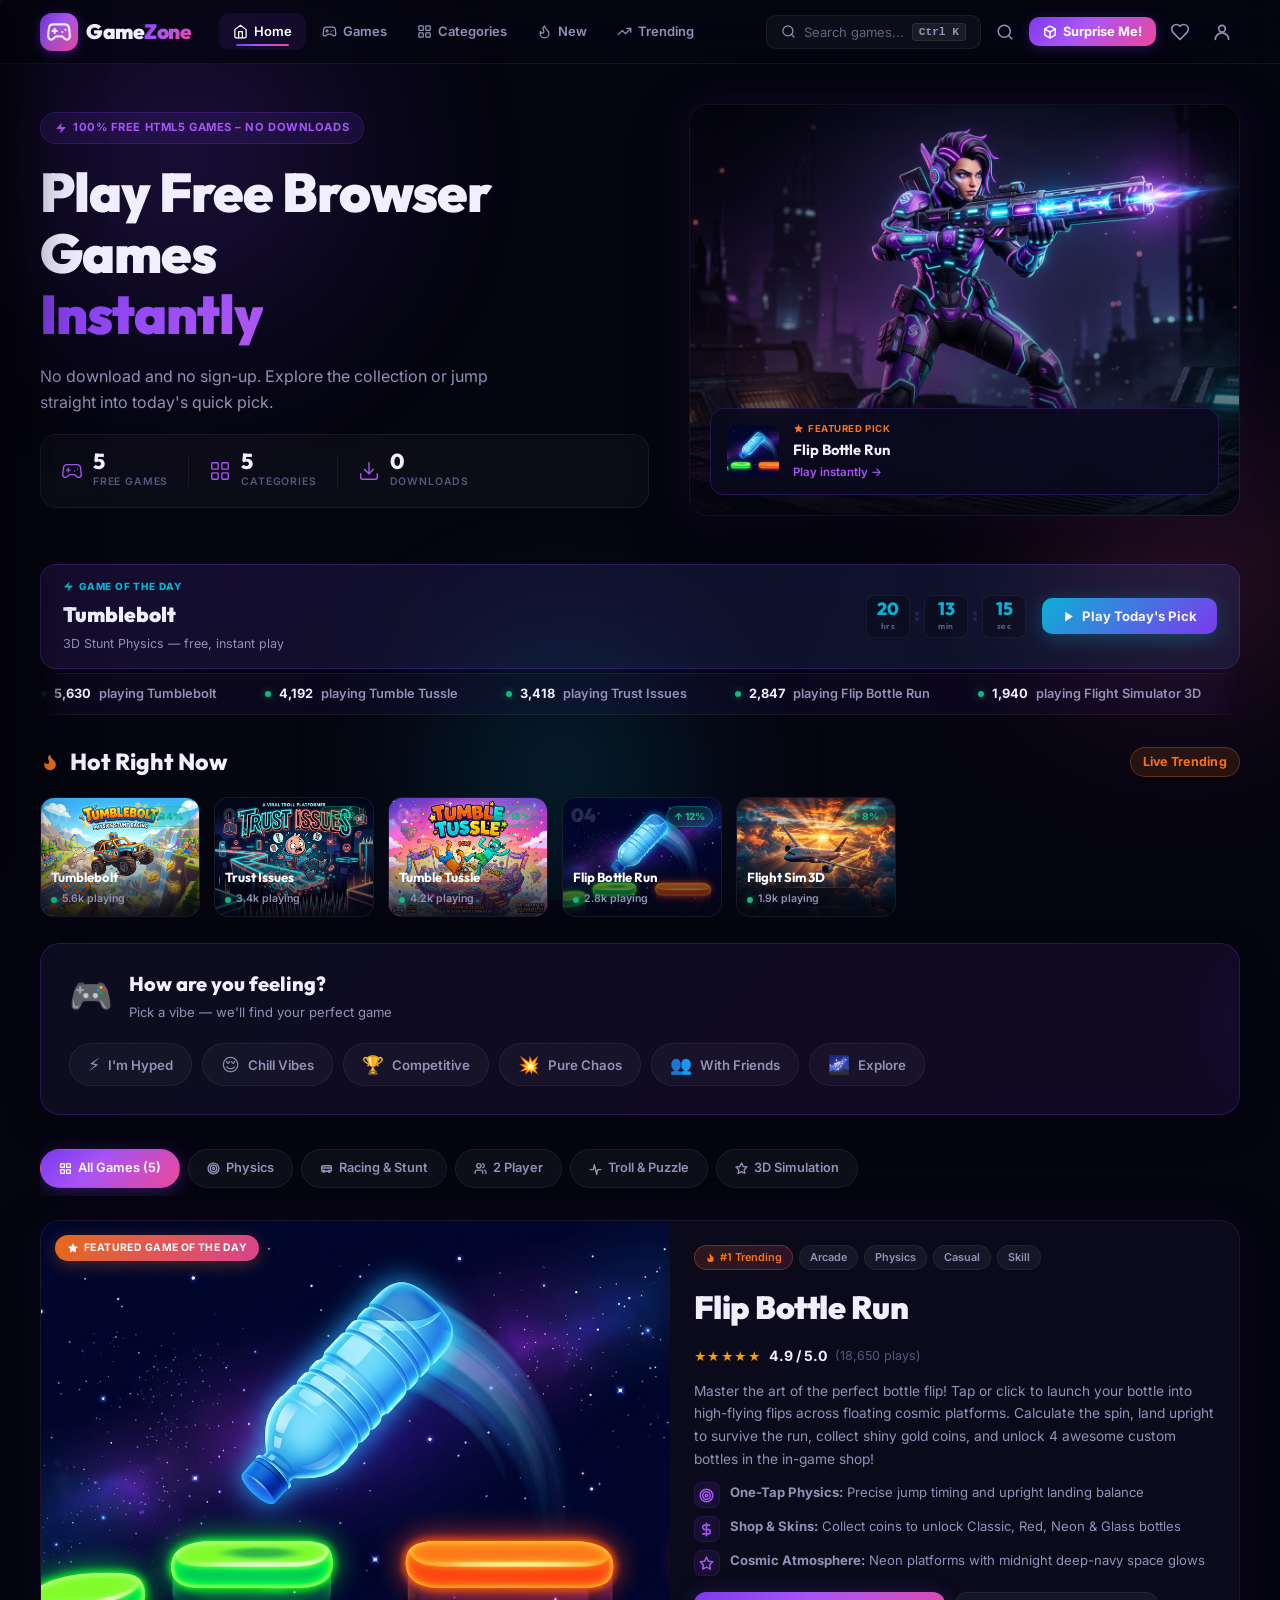
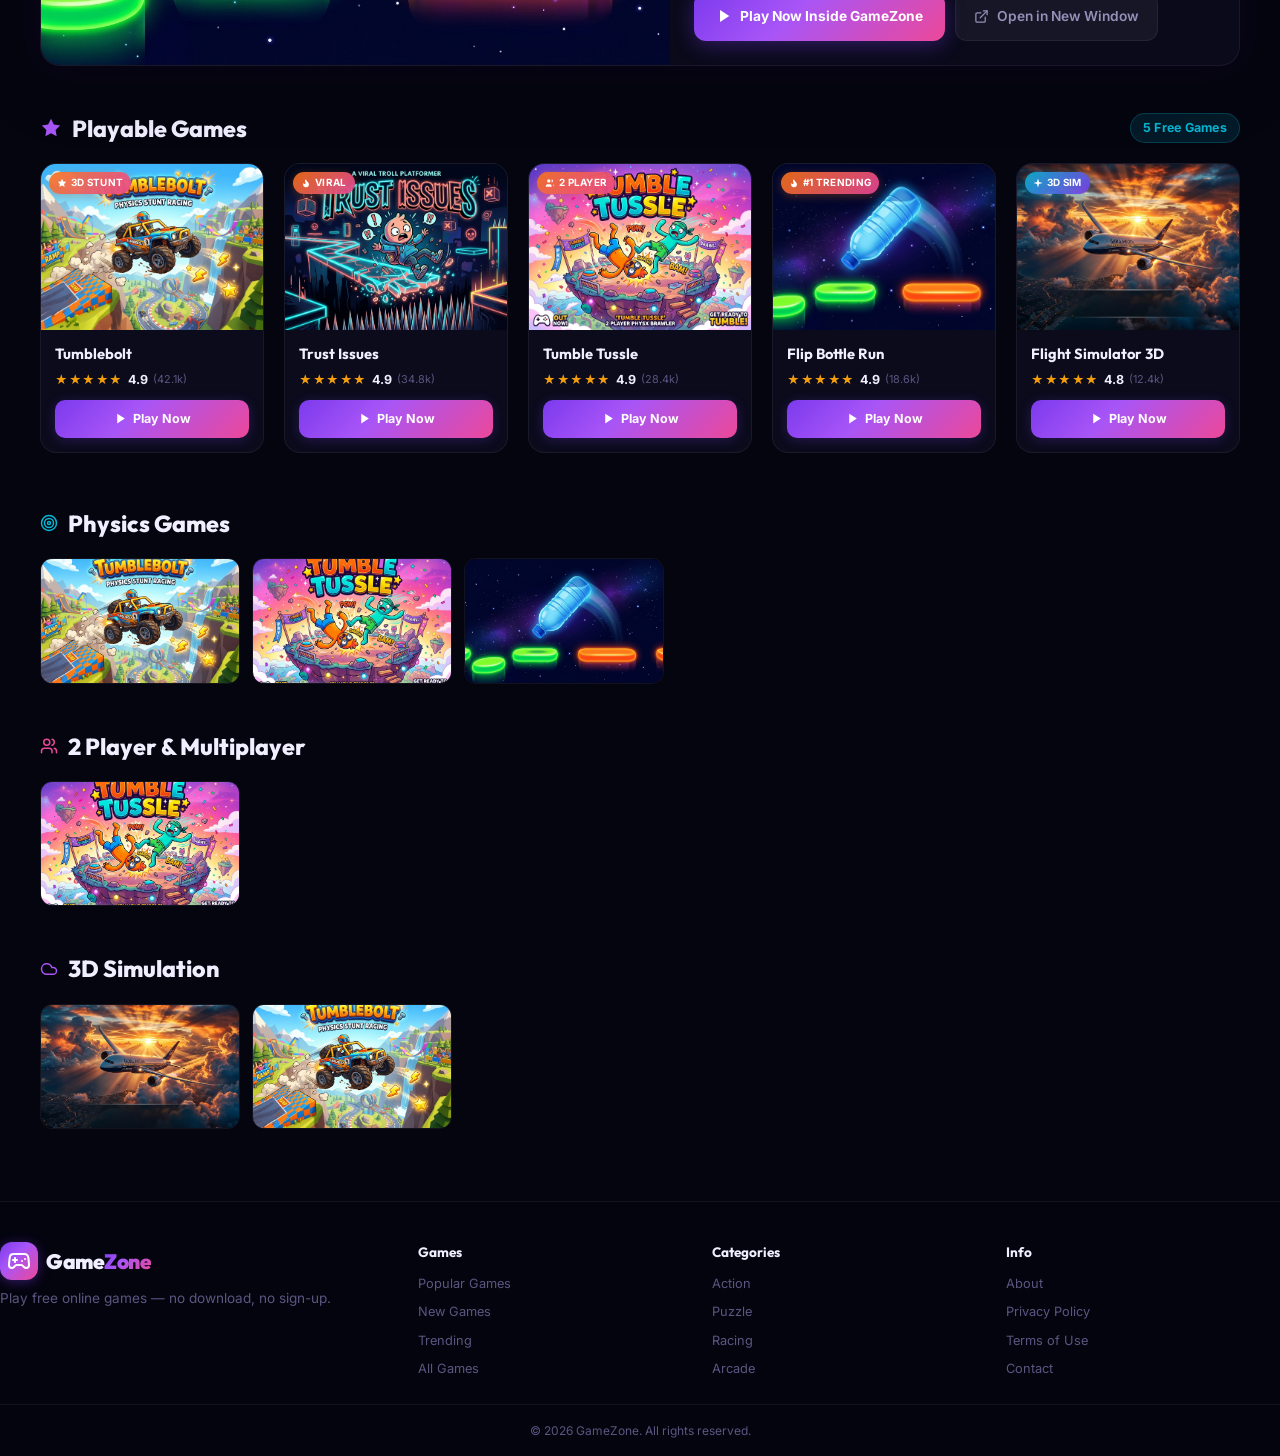
==== commit cd92362f: "lolo oo" ====
--- a/index.html
+++ b/index.html
@@ -159,6 +159,17 @@
   </div>
 </div>
 
+<!-- Achievement Toast Overlay -->
+<div class="achievement-overlay" id="achievementOverlay" aria-live="polite" aria-atomic="true">
+  <div class="achievement-icon-wrap">
+    <svg xmlns="http://www.w3.org/2000/svg" width="22" height="22" viewBox="0 0 24 24" fill="currentColor" stroke="none"><polygon points="12 2 15.09 8.26 22 9.27 17 14.14 18.18 21.02 12 17.77 5.82 21.02 7 14.14 2 9.27 8.91 8.26 12 2"/></svg>
+  </div>
+  <div class="achievement-text">
+    <span class="achievement-label">ACHIEVEMENT UNLOCKED</span>
+    <span class="achievement-name" id="achievementName">First Play!</span>
+  </div>
+</div>
+
 <!-- ===== MAIN ===== -->
 <main id="main">
   <div class="container main-content">
@@ -209,6 +220,31 @@
             <span class="qp-action">Play instantly →</span>
           </div>
         </a>
+      </div>
+    </div>
+
+    <!-- ===== GAME OF THE DAY BANNER ===== -->
+    <div class="gotd-banner" id="gotdBanner">
+      <div class="gotd-left">
+        <span class="gotd-badge">
+          <svg xmlns="http://www.w3.org/2000/svg" width="11" height="11" viewBox="0 0 24 24" fill="currentColor" stroke="none"><path d="M4 14a1 1 0 0 1-.78-1.63l9.9-10.2a.5.5 0 0 1 .86.46l-1.92 6.02A1 1 0 0 0 13 10h7a1 1 0 0 1 .78 1.63l-9.9 10.2a.5.5 0 0 1-.86-.46l1.92-6.02A1 1 0 0 0 11 14z"/></svg>
+          GAME OF THE DAY
+        </span>
+        <span class="gotd-title">Tumblebolt</span>
+        <span class="gotd-sub">3D Stunt Physics — free, instant play</span>
+      </div>
+      <div class="gotd-right">
+        <div class="gotd-countdown" id="gotdCountdown">
+          <div class="gotd-cd-unit"><span id="gotdH">00</span><span class="gotd-cd-label">hrs</span></div>
+          <span class="gotd-cd-sep">:</span>
+          <div class="gotd-cd-unit"><span id="gotdM">00</span><span class="gotd-cd-label">min</span></div>
+          <span class="gotd-cd-sep">:</span>
+          <div class="gotd-cd-unit"><span id="gotdS">00</span><span class="gotd-cd-label">sec</span></div>
+        </div>
+        <button class="gotd-play-btn" data-game-url="Tumblebolt.html" data-game-title="Tumblebolt">
+          <svg xmlns="http://www.w3.org/2000/svg" width="13" height="13" viewBox="0 0 24 24" fill="currentColor" stroke="none"><polygon points="6 3 20 12 6 21 6 3"/></svg>
+          Play Today's Pick
+        </button>
       </div>
     </div>
 
@@ -229,6 +265,134 @@
         <div class="live-item"><span class="live-dot"></span> <strong>1,940</strong> playing Flight Simulator 3D</div>
       </div>
     </div>
+
+    <!-- ===== HOT RIGHT NOW ===== -->
+    <section class="hot-row-section" aria-label="Hot right now">
+      <div class="section-heading" style="padding-top:20px;">
+        <h2 class="section-title">
+          <svg xmlns="http://www.w3.org/2000/svg" width="20" height="20" viewBox="0 0 24 24" fill="#f97316" stroke="none"><path d="M8.5 14.5A2.5 2.5 0 0 0 11 12c0-1.38-.5-2-1-3-1.072-2.143-.224-4.054 2-6 .5 2.5 2 4.9 4 6.5 2 1.6 3 3.5 3 5.5a7 7 0 1 1-14 0c0-1.153.433-2.294 1-3a2.5 2.5 0 0 0 2.5 2.5z"/></svg>
+          Hot Right Now
+        </h2>
+        <span class="section-badge-counter" style="background:rgba(249,115,22,.12);border-color:rgba(249,115,22,.3);color:#f97316;">Live Trending</span>
+      </div>
+      <div class="hot-scroll-row">
+        <div class="hot-card" data-game-url="Tumblebolt.html" data-game-title="Tumblebolt" tabindex="0" role="button" aria-label="Play Tumblebolt">
+          <div class="hot-card-rank">01</div>
+          <img src="assets/tumblebolt.jpg" alt="Tumblebolt" class="hot-card-img" />
+          <div class="hot-card-glow"></div>
+          <div class="hot-card-info">
+            <span class="hot-card-title">Tumblebolt</span>
+            <span class="hot-card-stat"><span class="live-dot"></span> 5.6k playing</span>
+          </div>
+          <div class="hot-trend-badge">↑ 34%</div>
+        </div>
+        <div class="hot-card" data-game-url="Trust Issues.html" data-game-title="Trust Issues" tabindex="0" role="button" aria-label="Play Trust Issues">
+          <div class="hot-card-rank">02</div>
+          <img src="assets/trust_issues.jpg" alt="Trust Issues" class="hot-card-img" />
+          <div class="hot-card-glow"></div>
+          <div class="hot-card-info">
+            <span class="hot-card-title">Trust Issues</span>
+            <span class="hot-card-stat"><span class="live-dot"></span> 3.4k playing</span>
+          </div>
+          <div class="hot-trend-badge">↑ 21%</div>
+        </div>
+        <div class="hot-card" data-game-url="TUMBLE TUSSLE.html" data-game-title="Tumble Tussle" tabindex="0" role="button" aria-label="Play Tumble Tussle">
+          <div class="hot-card-rank">03</div>
+          <img src="assets/tumble_tussle.jpg" alt="Tumble Tussle" class="hot-card-img" />
+          <div class="hot-card-glow"></div>
+          <div class="hot-card-info">
+            <span class="hot-card-title">Tumble Tussle</span>
+            <span class="hot-card-stat"><span class="live-dot"></span> 4.2k playing</span>
+          </div>
+          <div class="hot-trend-badge">↑ 18%</div>
+        </div>
+        <div class="hot-card" data-game-url="https://bottle-flip-navy.vercel.app/" data-game-title="Flip Bottle Run" tabindex="0" role="button" aria-label="Play Flip Bottle Run">
+          <div class="hot-card-rank">04</div>
+          <img src="assets/bottle_flip.jpg" alt="Flip Bottle Run" class="hot-card-img" />
+          <div class="hot-card-glow"></div>
+          <div class="hot-card-info">
+            <span class="hot-card-title">Flip Bottle Run</span>
+            <span class="hot-card-stat"><span class="live-dot"></span> 2.8k playing</span>
+          </div>
+          <div class="hot-trend-badge">↑ 12%</div>
+        </div>
+        <div class="hot-card" data-game-url="Plane_Landing_Game_v2/index.html" data-game-title="Flight Simulator 3D" tabindex="0" role="button" aria-label="Play Flight Simulator 3D">
+          <div class="hot-card-rank">05</div>
+          <img src="assets/flight_sim.jpg" alt="Flight Simulator 3D" class="hot-card-img" />
+          <div class="hot-card-glow"></div>
+          <div class="hot-card-info">
+            <span class="hot-card-title">Flight Sim 3D</span>
+            <span class="hot-card-stat"><span class="live-dot"></span> 1.9k playing</span>
+          </div>
+          <div class="hot-trend-badge">↑ 8%</div>
+        </div>
+      </div>
+    </section>
+
+    <!-- ===== RECENTLY PLAYED ===== -->
+    <section class="recently-section" id="recentlySection" style="display:none;" aria-label="Recently played games">
+      <div class="section-heading">
+        <h2 class="section-title">
+          <svg xmlns="http://www.w3.org/2000/svg" width="20" height="20" viewBox="0 0 24 24" fill="none" stroke="#06b6d4" stroke-width="2" stroke-linecap="round" stroke-linejoin="round"><circle cx="12" cy="12" r="10"/><polyline points="12 6 12 12 16 14"/></svg>
+          Continue Playing
+        </h2>
+        <button class="recently-clear-btn" id="recentlyClearBtn" aria-label="Clear history">Clear history</button>
+      </div>
+      <div class="hot-scroll-row" id="recentlyRow"></div>
+    </section>
+
+    <!-- ===== MOOD GAME FINDER ===== -->
+    <section class="mood-section" id="moodSection" aria-label="Mood-based game finder">
+      <div class="mood-card">
+        <div class="mood-header">
+          <span class="mood-emoji" id="moodEmoji">🎮</span>
+          <div>
+            <h2 class="mood-title">How are you feeling?</h2>
+            <p class="mood-sub">Pick a vibe — we'll find your perfect game</p>
+          </div>
+        </div>
+        <div class="mood-options">
+          <button class="mood-btn" data-mood="hype" aria-label="I'm hyped">
+            <span class="mood-btn-emoji">⚡</span>
+            <span>I'm Hyped</span>
+          </button>
+          <button class="mood-btn" data-mood="chill" aria-label="Want to chill">
+            <span class="mood-btn-emoji">😌</span>
+            <span>Chill Vibes</span>
+          </button>
+          <button class="mood-btn" data-mood="competitive" aria-label="Feeling competitive">
+            <span class="mood-btn-emoji">🏆</span>
+            <span>Competitive</span>
+          </button>
+          <button class="mood-btn" data-mood="chaotic" aria-label="Pure chaos">
+            <span class="mood-btn-emoji">💥</span>
+            <span>Pure Chaos</span>
+          </button>
+          <button class="mood-btn" data-mood="social" aria-label="Playing with friends">
+            <span class="mood-btn-emoji">👥</span>
+            <span>With Friends</span>
+          </button>
+          <button class="mood-btn" data-mood="explore" aria-label="Want to explore">
+            <span class="mood-btn-emoji">🌌</span>
+            <span>Explore</span>
+          </button>
+        </div>
+        <div class="mood-result" id="moodResult" style="display:none;">
+          <div class="mood-result-inner">
+            <img class="mood-result-img" id="moodResultImg" src="" alt="" />
+            <div class="mood-result-text">
+              <span class="mood-result-label">PERFECT MATCH FOR YOU</span>
+              <span class="mood-result-game" id="moodResultGame">Tumblebolt</span>
+              <span class="mood-result-reason" id="moodResultReason">Adrenaline-packed 3D stunt racing!</span>
+              <button class="mood-result-play" id="moodResultPlay">
+                <svg xmlns="http://www.w3.org/2000/svg" width="13" height="13" viewBox="0 0 24 24" fill="currentColor" stroke="none"><polygon points="6 3 20 12 6 21 6 3"/></svg>
+                Play Now
+              </button>
+            </div>
+          </div>
+        </div>
+      </div>
+    </section>
 
     <!-- ===== CATEGORY CHIPS ===== -->
     <div class="category-chips-row">
@@ -409,6 +573,71 @@
       </div>
     </section>
 
+    <!-- ===== GENRE SPOTLIGHT ROWS (Netflix-style) ===== -->
+    <section class="genre-rows-section" aria-label="Games by genre">
+
+      <!-- Physics Row -->
+      <div class="genre-row">
+        <div class="section-heading">
+          <h2 class="section-title">
+            <svg xmlns="http://www.w3.org/2000/svg" width="18" height="18" viewBox="0 0 24 24" fill="none" stroke="#06b6d4" stroke-width="2" stroke-linecap="round" stroke-linejoin="round"><circle cx="12" cy="12" r="10"/><circle cx="12" cy="12" r="6"/><circle cx="12" cy="12" r="2"/></svg>
+            Physics Games
+          </h2>
+        </div>
+        <div class="genre-scroll-row">
+          <div class="genre-card" data-game-url="Tumblebolt.html" data-game-title="Tumblebolt" role="button" tabindex="0">
+            <img src="assets/tumblebolt.jpg" alt="Tumblebolt" />
+            <div class="genre-card-overlay"><span>Tumblebolt</span><button class="genre-play-btn">▶ Play</button></div>
+          </div>
+          <div class="genre-card" data-game-url="TUMBLE TUSSLE.html" data-game-title="Tumble Tussle" role="button" tabindex="0">
+            <img src="assets/tumble_tussle.jpg" alt="Tumble Tussle" />
+            <div class="genre-card-overlay"><span>Tumble Tussle</span><button class="genre-play-btn">▶ Play</button></div>
+          </div>
+          <div class="genre-card" data-game-url="https://bottle-flip-navy.vercel.app/" data-game-title="Flip Bottle Run" role="button" tabindex="0">
+            <img src="assets/bottle_flip.jpg" alt="Flip Bottle Run" />
+            <div class="genre-card-overlay"><span>Flip Bottle Run</span><button class="genre-play-btn">▶ Play</button></div>
+          </div>
+        </div>
+      </div>
+
+      <!-- 2 Player Row -->
+      <div class="genre-row">
+        <div class="section-heading">
+          <h2 class="section-title">
+            <svg xmlns="http://www.w3.org/2000/svg" width="18" height="18" viewBox="0 0 24 24" fill="none" stroke="#ec4899" stroke-width="2" stroke-linecap="round" stroke-linejoin="round"><path d="M16 21v-2a4 4 0 0 0-4-4H6a4 4 0 0 0-4 4v2"/><circle cx="9" cy="7" r="4"/><path d="M22 21v-2a4 4 0 0 0-3-3.87"/><path d="M16 3.13a4 4 0 0 1 0 7.75"/></svg>
+            2 Player &amp; Multiplayer
+          </h2>
+        </div>
+        <div class="genre-scroll-row">
+          <div class="genre-card" data-game-url="TUMBLE TUSSLE.html" data-game-title="Tumble Tussle" role="button" tabindex="0">
+            <img src="assets/tumble_tussle.jpg" alt="Tumble Tussle" />
+            <div class="genre-card-overlay"><span>Tumble Tussle</span><button class="genre-play-btn">▶ Play</button></div>
+          </div>
+        </div>
+      </div>
+
+      <!-- Simulation Row -->
+      <div class="genre-row">
+        <div class="section-heading">
+          <h2 class="section-title">
+            <svg xmlns="http://www.w3.org/2000/svg" width="18" height="18" viewBox="0 0 24 24" fill="none" stroke="#a855f7" stroke-width="2" stroke-linecap="round" stroke-linejoin="round"><path d="M17.5 19H9a7 7 0 1 1 6.71-9h1.79a4.5 4.5 0 1 1 0 9Z"/></svg>
+            3D Simulation
+          </h2>
+        </div>
+        <div class="genre-scroll-row">
+          <div class="genre-card" data-game-url="Plane_Landing_Game_v2/index.html" data-game-title="Flight Simulator 3D" role="button" tabindex="0">
+            <img src="assets/flight_sim.jpg" alt="Flight Simulator 3D" />
+            <div class="genre-card-overlay"><span>Flight Simulator 3D</span><button class="genre-play-btn">▶ Play</button></div>
+          </div>
+          <div class="genre-card" data-game-url="Tumblebolt.html" data-game-title="Tumblebolt" role="button" tabindex="0">
+            <img src="assets/tumblebolt.jpg" alt="Tumblebolt" />
+            <div class="genre-card-overlay"><span>Tumblebolt</span><button class="genre-play-btn">▶ Play</button></div>
+          </div>
+        </div>
+      </div>
+
+    </section>
+
   </div>
 </main>
 
--- a/style.css
+++ b/style.css
@@ -1553,3 +1553,373 @@
 .show-sm-only { display: none; }
 @media (max-width: 640px) { .show-sm-only { display: initial !important; } }
 
+/* =============================================
+   GAME OF THE DAY BANNER
+   ============================================= */
+.gotd-banner {
+  display: flex;
+  align-items: center;
+  justify-content: space-between;
+  gap: 16px;
+  padding: 14px 22px;
+  border-radius: 16px;
+  background: linear-gradient(120deg, rgba(124,58,237,0.14) 0%, rgba(6,182,212,0.08) 100%);
+  border: 1px solid rgba(124,58,237,0.3);
+  margin: 16px 0 4px;
+  flex-wrap: wrap;
+  position: relative;
+  overflow: hidden;
+}
+.gotd-banner::before {
+  content: '';
+  position: absolute; inset: 0;
+  background: linear-gradient(90deg, transparent 0%, rgba(124,58,237,0.06) 50%, transparent 100%);
+  animation: shimmer 3s ease infinite;
+  background-size: 200%;
+}
+.gotd-left { display: flex; flex-direction: column; gap: 3px; }
+.gotd-badge {
+  display: inline-flex; align-items: center; gap: 5px;
+  font-size: .62rem; font-weight: 800; letter-spacing: .08em;
+  color: var(--cyan); text-transform: uppercase;
+}
+.gotd-title {
+  font-family: var(--font-display); font-size: clamp(1rem, 3vw, 1.3rem);
+  font-weight: 900; color: var(--text);
+}
+.gotd-sub { font-size: .78rem; color: var(--text-muted); }
+.gotd-right { display: flex; align-items: center; gap: 16px; flex-wrap: wrap; }
+.gotd-countdown {
+  display: flex; align-items: center; gap: 4px;
+  font-family: var(--font-display);
+}
+.gotd-cd-unit {
+  display: flex; flex-direction: column; align-items: center;
+  background: rgba(0,0,0,0.3); border: 1px solid var(--border);
+  border-radius: 8px; padding: 4px 10px; min-width: 44px;
+}
+.gotd-cd-unit span:first-child {
+  font-size: 1.1rem; font-weight: 800; color: var(--cyan); line-height: 1;
+}
+.gotd-cd-label { font-size: .52rem; font-weight: 700; color: var(--text-faint); letter-spacing: .06em; margin-top: 2px; }
+.gotd-cd-sep { font-size: 1.2rem; font-weight: 900; color: var(--border-glow); align-self: flex-start; margin-top: 4px; }
+.gotd-play-btn {
+  display: inline-flex; align-items: center; gap: 7px;
+  padding: 10px 20px; border-radius: 10px;
+  background: var(--grad-cool);
+  color: #fff; font-size: .82rem; font-weight: 700;
+  box-shadow: 0 4px 20px rgba(6,182,212,0.3);
+  transition: all .25s; white-space: nowrap;
+}
+.gotd-play-btn:hover { transform: translateY(-2px); box-shadow: var(--glow-cyan); }
+@media (max-width: 560px) {
+  .gotd-banner { padding: 12px 14px; }
+  .gotd-right { width: 100%; justify-content: space-between; }
+  .gotd-cd-unit { padding: 3px 7px; min-width: 36px; }
+  .gotd-cd-unit span:first-child { font-size: .95rem; }
+}
+
+/* =============================================
+   HOT RIGHT NOW — Horizontal Scroll Row
+   ============================================= */
+.hot-row-section { padding-bottom: 8px; }
+.hot-scroll-row {
+  display: flex; gap: 14px;
+  overflow-x: auto; padding-bottom: 10px;
+  -webkit-overflow-scrolling: touch; scrollbar-width: none;
+}
+.hot-scroll-row::-webkit-scrollbar { display: none; }
+
+.hot-card {
+  position: relative; flex-shrink: 0;
+  width: 160px; border-radius: 14px; overflow: hidden;
+  cursor: pointer;
+  border: 1px solid var(--border);
+  transition: all .3s cubic-bezier(.4,0,.2,1);
+  background: var(--bg-card);
+}
+.hot-card:hover, .hot-card:focus-visible {
+  border-color: var(--border-glow);
+  transform: translateY(-4px) scale(1.02);
+  box-shadow: 0 12px 36px rgba(0,0,0,0.4), 0 0 24px rgba(124,58,237,0.18);
+  outline: none;
+}
+.hot-card-img {
+  width: 100%; aspect-ratio: 4/3; object-fit: cover;
+  transition: transform .4s;
+}
+.hot-card:hover .hot-card-img { transform: scale(1.07); }
+.hot-card-glow {
+  position: absolute; inset: 0;
+  background: linear-gradient(to top, rgba(5,5,16,0.9) 0%, transparent 55%);
+  pointer-events: none;
+}
+.hot-card-rank {
+  position: absolute; top: 8px; left: 8px;
+  font-family: var(--font-display); font-size: 1.2rem; font-weight: 900;
+  color: rgba(255,255,255,0.15); line-height: 1;
+  z-index: 2;
+}
+.hot-trend-badge {
+  position: absolute; top: 8px; right: 8px;
+  background: rgba(16,185,129,0.18); border: 1px solid rgba(16,185,129,0.35);
+  color: var(--green); font-size: .62rem; font-weight: 800;
+  padding: 2px 7px; border-radius: 50px; z-index: 2;
+}
+.hot-card-info {
+  position: absolute; bottom: 0; left: 0; right: 0;
+  padding: 10px 10px 8px; z-index: 3;
+  display: flex; flex-direction: column; gap: 3px;
+}
+.hot-card-title {
+  font-family: var(--font-display); font-size: .82rem; font-weight: 700;
+  color: #fff; white-space: nowrap; overflow: hidden; text-overflow: ellipsis;
+}
+.hot-card-stat {
+  display: flex; align-items: center; gap: 5px;
+  font-size: .66rem; color: var(--text-muted); font-weight: 600;
+}
+@media (max-width: 480px) {
+  .hot-card { width: 140px; }
+}
+
+/* =============================================
+   RECENTLY PLAYED
+   ============================================= */
+.recently-section { padding-bottom: 8px; }
+.recently-clear-btn {
+  font-size: .72rem; color: var(--text-faint); font-weight: 600;
+  background: none; border: 1px solid var(--border); border-radius: 8px;
+  padding: 4px 10px; cursor: pointer; transition: all .2s;
+}
+.recently-clear-btn:hover { color: #ef4444; border-color: rgba(239,68,68,0.3); }
+
+/* =============================================
+   MOOD GAME FINDER
+   ============================================= */
+.mood-section { padding: 8px 0 20px; }
+.mood-card {
+  border-radius: 20px;
+  background: linear-gradient(135deg, rgba(15,15,35,0.8) 0%, rgba(20,10,40,0.8) 100%);
+  border: 1px solid var(--border-glow);
+  padding: 24px 28px;
+  backdrop-filter: blur(14px);
+  box-shadow: 0 12px 40px rgba(0,0,0,0.2);
+  position: relative; overflow: hidden;
+}
+.mood-card::before {
+  content: '';
+  position: absolute; top: -40%; right: -20%;
+  width: 300px; height: 300px; border-radius: 50%;
+  background: radial-gradient(circle, rgba(124,58,237,0.12) 0%, transparent 70%);
+  pointer-events: none;
+}
+.mood-header {
+  display: flex; align-items: center; gap: 16px;
+  margin-bottom: 20px;
+}
+.mood-emoji { font-size: 2.2rem; line-height: 1; transition: transform .3s; }
+.mood-title {
+  font-family: var(--font-display); font-size: clamp(1rem, 3vw, 1.25rem);
+  font-weight: 800; color: var(--text); margin-bottom: 2px;
+}
+.mood-sub { font-size: .82rem; color: var(--text-muted); }
+.mood-options {
+  display: flex; flex-wrap: wrap; gap: 10px; margin-bottom: 4px;
+}
+.mood-btn {
+  display: inline-flex; align-items: center; gap: 8px;
+  padding: 10px 18px; border-radius: 50px;
+  background: rgba(255,255,255,0.04);
+  border: 1px solid var(--border);
+  color: var(--text-muted); font-size: .83rem; font-weight: 600;
+  cursor: pointer; transition: all .25s;
+}
+.mood-btn:hover, .mood-btn.selected {
+  background: var(--grad-primary); border-color: transparent;
+  color: #fff; transform: translateY(-2px) scale(1.04);
+  box-shadow: 0 6px 20px rgba(124,58,237,0.35);
+}
+.mood-btn-emoji { font-size: 1.1rem; }
+@media (max-width: 560px) {
+  .mood-card { padding: 18px 16px; }
+  .mood-btn { padding: 8px 14px; font-size: .78rem; }
+  .mood-options { gap: 8px; }
+}
+@media (max-width: 380px) {
+  .mood-options { gap: 6px; }
+  .mood-btn { padding: 7px 10px; font-size: .74rem; }
+}
+
+/* Mood Result */
+.mood-result {
+  margin-top: 18px; padding-top: 18px;
+  border-top: 1px solid var(--border);
+  animation: fade-in-up .4s ease forwards;
+}
+.mood-result-inner {
+  display: flex; align-items: center; gap: 16px;
+}
+.mood-result-img {
+  width: 90px; height: 68px; border-radius: 12px;
+  object-fit: cover; flex-shrink: 0;
+  border: 1px solid var(--border-glow);
+}
+@media (max-width: 480px) {
+  .mood-result-img { width: 70px; height: 54px; border-radius: 8px; }
+}
+.mood-result-text { display: flex; flex-direction: column; gap: 3px; }
+.mood-result-label {
+  font-size: .58rem; font-weight: 800; letter-spacing: .08em;
+  color: var(--violet-l); text-transform: uppercase;
+}
+.mood-result-game {
+  font-family: var(--font-display); font-size: clamp(.95rem, 3vw, 1.15rem);
+  font-weight: 800; color: var(--text);
+}
+.mood-result-reason { font-size: .78rem; color: var(--text-muted); }
+.mood-result-play {
+  display: inline-flex; align-items: center; gap: 6px;
+  padding: 8px 18px; border-radius: 10px;
+  background: var(--grad-primary); color: #fff;
+  font-size: .78rem; font-weight: 700;
+  border: none; cursor: pointer;
+  transition: all .25s; margin-top: 6px; width: fit-content;
+  box-shadow: 0 4px 16px rgba(124,58,237,0.3);
+}
+.mood-result-play:hover { transform: translateY(-2px); box-shadow: var(--glow-violet); }
+
+/* =============================================
+   GENRE SPOTLIGHT ROWS (Netflix-style)
+   ============================================= */
+.genre-rows-section { padding-bottom: 8px; }
+.genre-row { margin-bottom: 8px; }
+.genre-scroll-row {
+  display: flex; gap: 12px;
+  overflow-x: auto; padding-bottom: 8px;
+  -webkit-overflow-scrolling: touch; scrollbar-width: none;
+}
+.genre-scroll-row::-webkit-scrollbar { display: none; }
+
+.genre-card {
+  position: relative; flex-shrink: 0;
+  width: 200px; border-radius: 12px; overflow: hidden;
+  cursor: pointer;
+  border: 1px solid var(--border);
+  transition: all .3s cubic-bezier(.4,0,.2,1);
+}
+.genre-card:hover, .genre-card:focus-visible {
+  border-color: var(--border-glow);
+  transform: scale(1.04);
+  box-shadow: 0 8px 30px rgba(0,0,0,0.4), 0 0 20px rgba(124,58,237,0.15);
+  outline: none;
+  z-index: 10;
+}
+.genre-card img {
+  width: 100%; aspect-ratio: 16/10; object-fit: cover;
+  display: block;
+  transition: transform .4s;
+}
+.genre-card:hover img { transform: scale(1.08); }
+.genre-card-overlay {
+  position: absolute; inset: 0;
+  background: linear-gradient(to top, rgba(5,5,16,0.95) 0%, rgba(5,5,16,0.4) 50%, transparent 100%);
+  display: flex; flex-direction: column;
+  align-items: flex-start; justify-content: flex-end;
+  padding: 12px 12px 10px;
+  opacity: 0; transition: opacity .25s;
+}
+.genre-card:hover .genre-card-overlay,
+.genre-card:focus-visible .genre-card-overlay { opacity: 1; }
+@media (hover: none) { .genre-card-overlay { opacity: 1; } }
+.genre-card-overlay span {
+  font-family: var(--font-display); font-size: .82rem; font-weight: 700;
+  color: #fff; margin-bottom: 7px; line-height: 1.2;
+}
+.genre-play-btn {
+  display: inline-flex; align-items: center; gap: 5px;
+  padding: 5px 12px; border-radius: 8px;
+  background: var(--grad-primary); color: #fff;
+  font-size: .72rem; font-weight: 700;
+  border: none; cursor: pointer;
+  transition: transform .2s;
+}
+.genre-play-btn:hover { transform: scale(1.06); }
+@media (max-width: 560px) {
+  .genre-card { width: 160px; }
+}
+@media (max-width: 400px) {
+  .genre-card { width: 140px; }
+}
+
+/* =============================================
+   ACHIEVEMENT OVERLAY
+   ============================================= */
+@keyframes achievement-slide {
+  from { transform: translateX(110%); opacity: 0; }
+  to   { transform: translateX(0); opacity: 1; }
+}
+@keyframes achievement-hide {
+  from { transform: translateX(0); opacity: 1; }
+  to   { transform: translateX(110%); opacity: 0; }
+}
+.achievement-overlay {
+  position: fixed; top: calc(var(--header-h) + 12px); right: 16px;
+  z-index: 9990;
+  display: flex; align-items: center; gap: 12px;
+  padding: 12px 18px; border-radius: 14px;
+  background: linear-gradient(135deg, rgba(12,12,32,0.96) 0%, rgba(20,10,40,0.96) 100%);
+  border: 1px solid rgba(168,85,247,0.45);
+  box-shadow: 0 12px 40px rgba(0,0,0,0.5), 0 0 30px rgba(124,58,237,0.2);
+  backdrop-filter: blur(20px);
+  pointer-events: none;
+  opacity: 0;
+  transform: translateX(110%);
+  max-width: min(320px, calc(100vw - 32px));
+}
+.achievement-overlay.show {
+  animation: achievement-slide .5s cubic-bezier(.34,1.56,.64,1) forwards;
+}
+.achievement-overlay.hide {
+  animation: achievement-hide .4s ease forwards;
+}
+.achievement-icon-wrap {
+  width: 40px; height: 40px; border-radius: 50%; flex-shrink: 0;
+  background: var(--grad-primary);
+  display: flex; align-items: center; justify-content: center;
+  color: #fff;
+  box-shadow: 0 4px 16px rgba(124,58,237,0.5);
+  animation: pulse-glow 2s ease-in-out infinite;
+}
+.achievement-text {
+  display: flex; flex-direction: column; gap: 2px; min-width: 0;
+}
+.achievement-label {
+  font-size: .55rem; font-weight: 800; letter-spacing: .1em;
+  color: var(--violet-l); text-transform: uppercase;
+}
+.achievement-name {
+  font-family: var(--font-display); font-size: .92rem; font-weight: 800;
+  color: var(--text); white-space: nowrap; overflow: hidden; text-overflow: ellipsis;
+}
+@media (max-width: 480px) {
+  .achievement-overlay {
+    top: auto;
+    bottom: calc(72px + env(safe-area-inset-bottom, 0px) + 8px);
+    right: 12px; left: 12px;
+    max-width: none;
+    transform: translateY(120%);
+  }
+  .achievement-overlay.show {
+    animation: none;
+    opacity: 1; transform: translateY(0);
+    transition: opacity .4s, transform .4s cubic-bezier(.34,1.56,.64,1);
+  }
+  .achievement-overlay.hide {
+    animation: none;
+    opacity: 0; transform: translateY(120%);
+    transition: opacity .3s, transform .3s ease;
+  }
+}
+
+
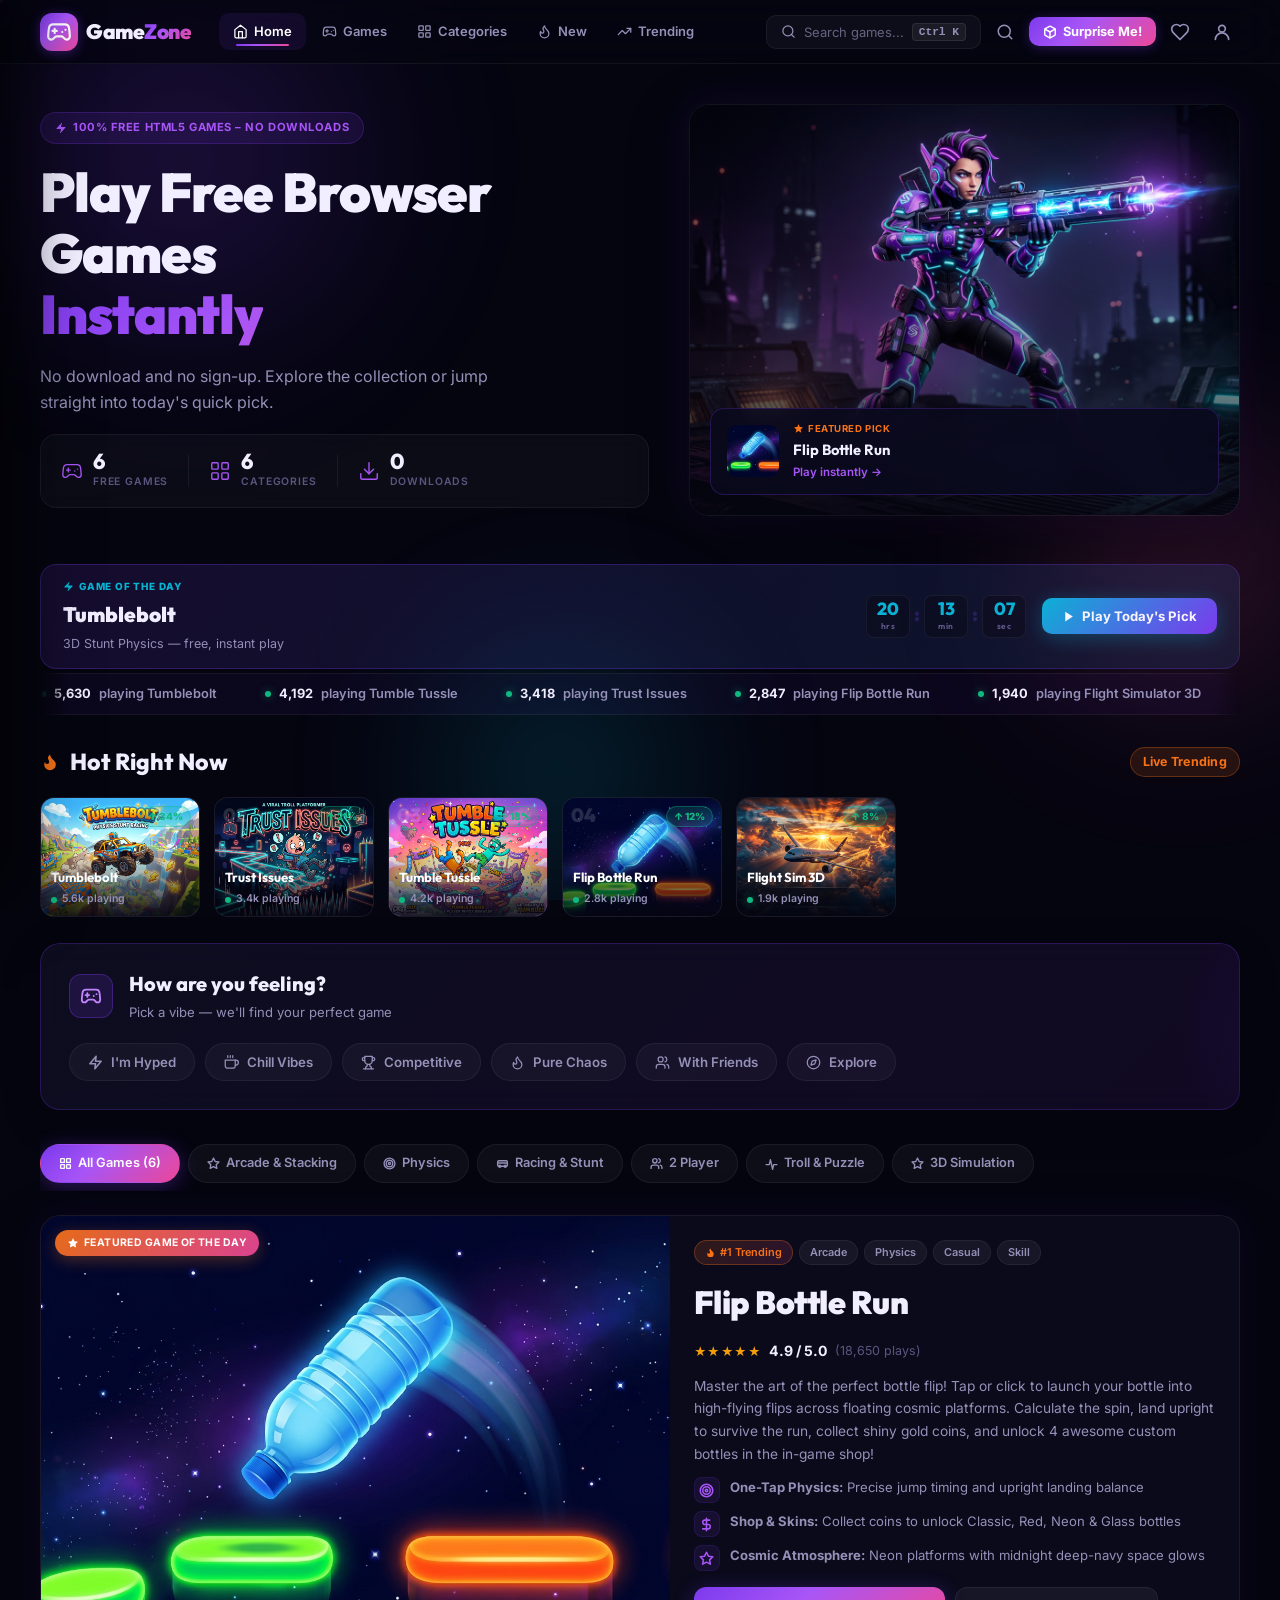
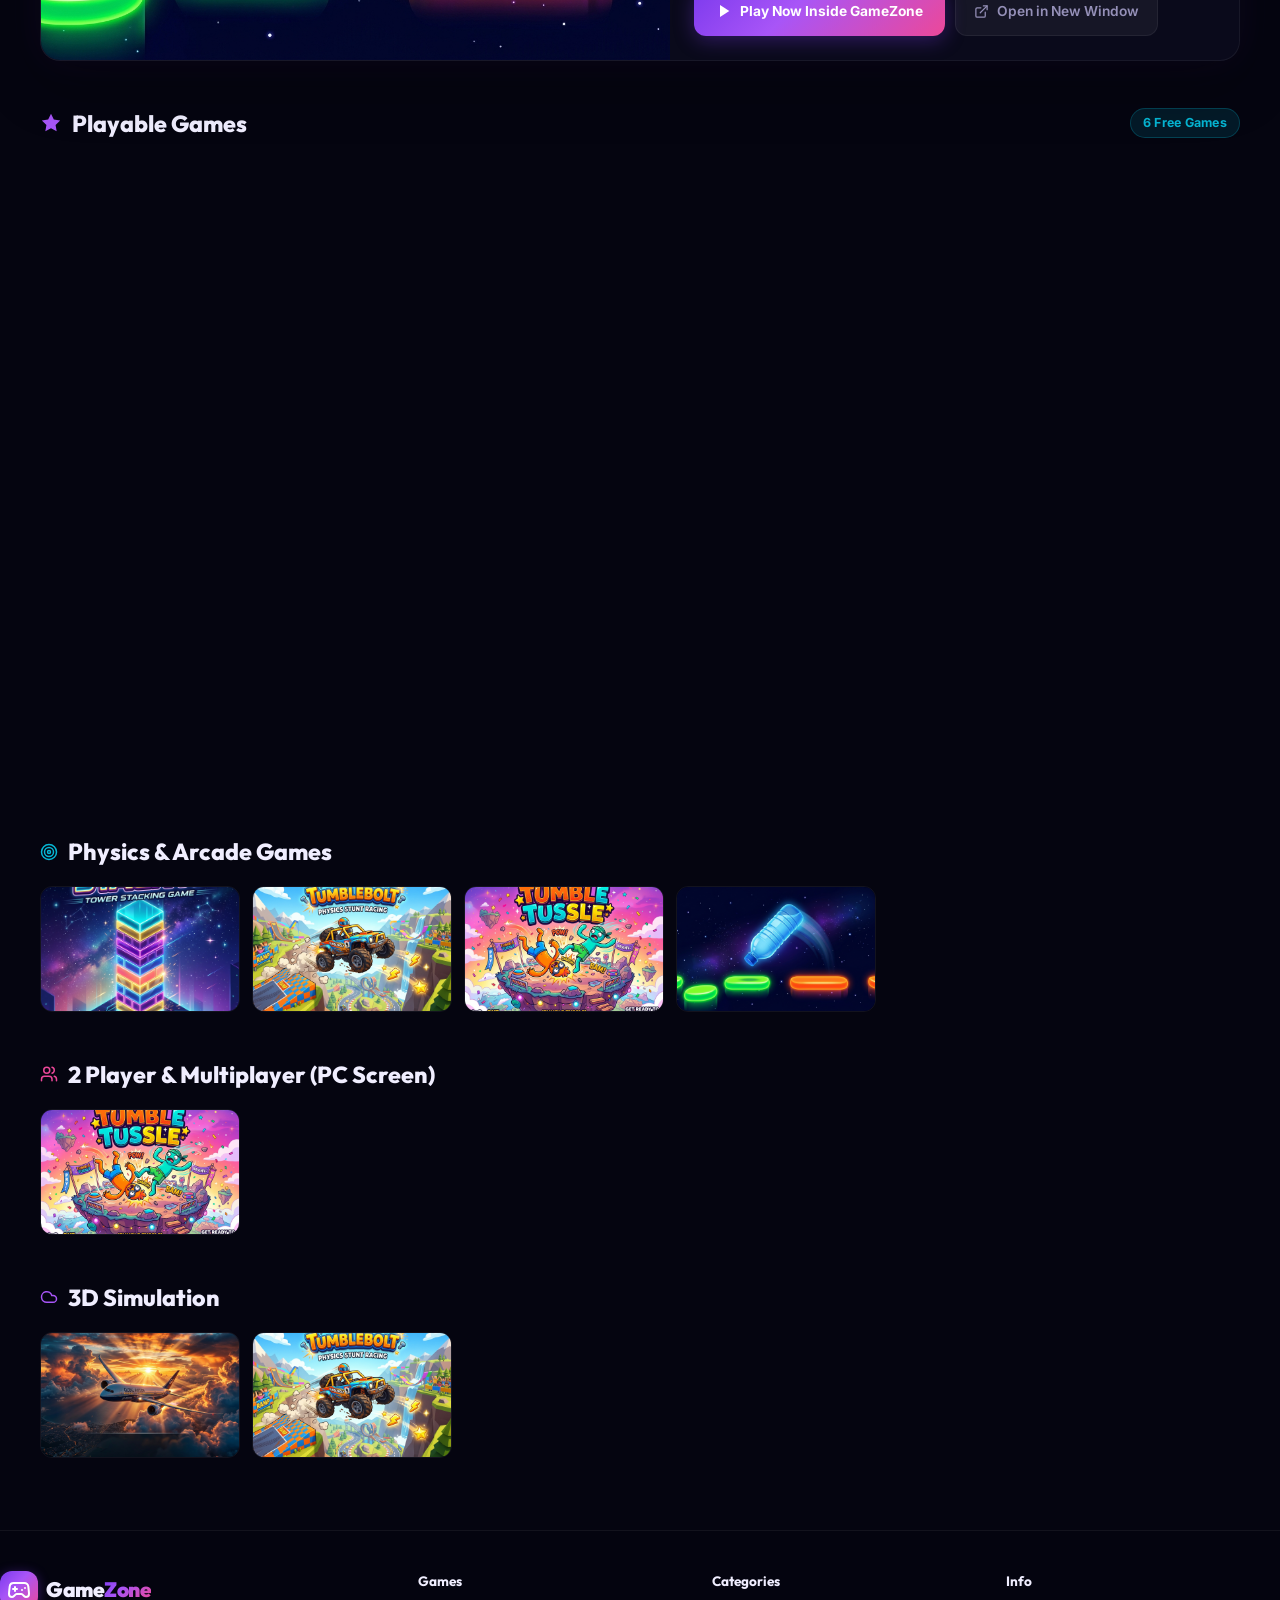
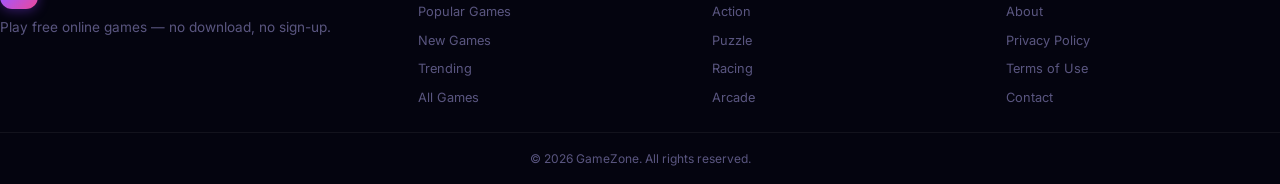
==== commit fdae62da: "lolo" ====
--- a/index.html
+++ b/index.html
@@ -189,12 +189,12 @@
         <div class="hero-stats">
           <div class="hero-stat">
             <svg xmlns="http://www.w3.org/2000/svg" width="22" height="22" viewBox="0 0 24 24" fill="none" stroke="currentColor" stroke-width="1.5" stroke-linecap="round" stroke-linejoin="round" class="stat-icon"><line x1="6" x2="10" y1="11" y2="11"/><line x1="8" x2="8" y1="9" y2="13"/><line x1="15" x2="15.01" y1="12" y2="12"/><line x1="18" x2="18.01" y1="10" y2="10"/><path d="M17.32 5H6.68a4 4 0 0 0-3.978 3.59C2.604 9.416 2 14.456 2 16a3 3 0 0 0 3 3c1 0 1.5-.5 2-1l1.414-1.414A2 2 0 0 1 9.828 16h4.344a2 2 0 0 1 1.414.586L17 18c.5.5 1 1 2 1a3 3 0 0 0 3-3c0-1.545-.604-6.584-.685-7.258A4 4 0 0 0 17.32 5z"/></svg>
-            <div class="stat-info"><span class="stat-num" data-target="5">0</span><span class="stat-label">FREE GAMES</span></div>
+            <div class="stat-info"><span class="stat-num" data-target="6">0</span><span class="stat-label">FREE GAMES</span></div>
           </div>
           <div class="hero-stat-divider"></div>
           <div class="hero-stat">
             <svg xmlns="http://www.w3.org/2000/svg" width="22" height="22" viewBox="0 0 24 24" fill="none" stroke="currentColor" stroke-width="1.5" stroke-linecap="round" stroke-linejoin="round" class="stat-icon"><rect width="7" height="7" x="3" y="3" rx="1"/><rect width="7" height="7" x="14" y="3" rx="1"/><rect width="7" height="7" x="14" y="14" rx="1"/><rect width="7" height="7" x="3" y="14" rx="1"/></svg>
-            <div class="stat-info"><span class="stat-num" data-target="5">0</span><span class="stat-label">CATEGORIES</span></div>
+            <div class="stat-info"><span class="stat-num" data-target="6">0</span><span class="stat-label">CATEGORIES</span></div>
           </div>
           <div class="hero-stat-divider"></div>
           <div class="hero-stat">
@@ -345,7 +345,9 @@
     <section class="mood-section" id="moodSection" aria-label="Mood-based game finder">
       <div class="mood-card">
         <div class="mood-header">
-          <span class="mood-emoji" id="moodEmoji">🎮</span>
+          <span class="mood-emoji" id="moodEmoji" aria-hidden="true">
+            <svg xmlns="http://www.w3.org/2000/svg" width="24" height="24" viewBox="0 0 24 24" fill="none" stroke="currentColor" stroke-width="2" stroke-linecap="round" stroke-linejoin="round"><line x1="6" x2="10" y1="11" y2="11"/><line x1="8" x2="8" y1="9" y2="13"/><line x1="15" x2="15.01" y1="12" y2="12"/><line x1="18" x2="18.01" y1="10" y2="10"/><path d="M17.32 5H6.68a4 4 0 0 0-3.978 3.59C2.604 9.416 2 14.456 2 16a3 3 0 0 0 3 3c1 0 1.5-.5 2-1l1.414-1.414A2 2 0 0 1 9.828 16h4.344a2 2 0 0 1 1.414.586L17 18c.5.5 1 1 2 1a3 3 0 0 0 3-3c0-1.545-.604-6.584-.685-7.258A4 4 0 0 0 17.32 5z"/></svg>
+          </span>
           <div>
             <h2 class="mood-title">How are you feeling?</h2>
             <p class="mood-sub">Pick a vibe — we'll find your perfect game</p>
@@ -353,27 +355,39 @@
         </div>
         <div class="mood-options">
           <button class="mood-btn" data-mood="hype" aria-label="I'm hyped">
-            <span class="mood-btn-emoji">⚡</span>
+            <span class="mood-btn-emoji" aria-hidden="true">
+              <svg xmlns="http://www.w3.org/2000/svg" width="15" height="15" viewBox="0 0 24 24" fill="none" stroke="currentColor" stroke-width="2.5" stroke-linecap="round" stroke-linejoin="round"><path d="M13 2L3 14h9l-1 8 10-12h-9l1-8z"/></svg>
+            </span>
             <span>I'm Hyped</span>
           </button>
           <button class="mood-btn" data-mood="chill" aria-label="Want to chill">
-            <span class="mood-btn-emoji">😌</span>
+            <span class="mood-btn-emoji" aria-hidden="true">
+              <svg xmlns="http://www.w3.org/2000/svg" width="15" height="15" viewBox="0 0 24 24" fill="none" stroke="currentColor" stroke-width="2" stroke-linecap="round" stroke-linejoin="round"><path d="M18 8h1a4 4 0 0 1 0 8h-1"/><path d="M2 8h16v9a4 4 0 0 1-4 4H6a4 4 0 0 1-4-4V8z"/><line x1="6" x2="6" y1="1" y2="4"/><line x1="10" x2="10" y1="1" y2="4"/><line x1="14" x2="14" y1="1" y2="4"/></svg>
+            </span>
             <span>Chill Vibes</span>
           </button>
           <button class="mood-btn" data-mood="competitive" aria-label="Feeling competitive">
-            <span class="mood-btn-emoji">🏆</span>
+            <span class="mood-btn-emoji" aria-hidden="true">
+              <svg xmlns="http://www.w3.org/2000/svg" width="15" height="15" viewBox="0 0 24 24" fill="none" stroke="currentColor" stroke-width="2" stroke-linecap="round" stroke-linejoin="round"><path d="M6 9H4.5a2.5 2.5 0 0 1 0-5H6"/><path d="M18 9h1.5a2.5 2.5 0 0 0 0-5H18"/><path d="M4 22h16"/><path d="M10 14.66V17c0 .55-.47.98-.97 1.21C7.85 18.75 7 20.24 7 22"/><path d="M14 14.66V17c0 .55.47.98.97 1.21C16.15 18.75 17 20.24 17 22"/><path d="M18 2H6v7a6 6 0 0 0 12 0V2Z"/></svg>
+            </span>
             <span>Competitive</span>
           </button>
           <button class="mood-btn" data-mood="chaotic" aria-label="Pure chaos">
-            <span class="mood-btn-emoji">💥</span>
+            <span class="mood-btn-emoji" aria-hidden="true">
+              <svg xmlns="http://www.w3.org/2000/svg" width="15" height="15" viewBox="0 0 24 24" fill="none" stroke="currentColor" stroke-width="2" stroke-linecap="round" stroke-linejoin="round"><path d="M8.5 14.5A2.5 2.5 0 0 0 11 12c0-1.38-.5-2-1-3-1.072-2.143-.224-4.054 2-6 .5 2.5 2 4.9 4 6.5 2 1.6 3 3.5 3 5.5a7 7 0 1 1-14 0c0-1.153.433-2.294 1-3a2.5 2.5 0 0 0 2.5 2.5z"/></svg>
+            </span>
             <span>Pure Chaos</span>
           </button>
           <button class="mood-btn" data-mood="social" aria-label="Playing with friends">
-            <span class="mood-btn-emoji">👥</span>
+            <span class="mood-btn-emoji" aria-hidden="true">
+              <svg xmlns="http://www.w3.org/2000/svg" width="15" height="15" viewBox="0 0 24 24" fill="none" stroke="currentColor" stroke-width="2" stroke-linecap="round" stroke-linejoin="round"><path d="M16 21v-2a4 4 0 0 0-4-4H6a4 4 0 0 0-4 4v2"/><circle cx="9" cy="7" r="4"/><path d="M22 21v-2a4 4 0 0 0-3-3.87"/><path d="M16 3.13a4 4 0 0 1 0 7.75"/></svg>
+            </span>
             <span>With Friends</span>
           </button>
           <button class="mood-btn" data-mood="explore" aria-label="Want to explore">
-            <span class="mood-btn-emoji">🌌</span>
+            <span class="mood-btn-emoji" aria-hidden="true">
+              <svg xmlns="http://www.w3.org/2000/svg" width="15" height="15" viewBox="0 0 24 24" fill="none" stroke="currentColor" stroke-width="2" stroke-linecap="round" stroke-linejoin="round"><circle cx="12" cy="12" r="10"/><polygon points="16.24 7.76 14.12 14.12 7.76 16.24 9.88 9.88 16.24 7.76"/></svg>
+            </span>
             <span>Explore</span>
           </button>
         </div>
@@ -399,7 +413,11 @@
       <div class="category-chips">
         <a href="#" class="chip chip-active" data-cat="all">
           <svg xmlns="http://www.w3.org/2000/svg" width="13" height="13" viewBox="0 0 24 24" fill="none" stroke="currentColor" stroke-width="2.5" stroke-linecap="round" stroke-linejoin="round"><rect width="7" height="7" x="3" y="3" rx="1"/><rect width="7" height="7" x="14" y="3" rx="1"/><rect width="7" height="7" x="14" y="14" rx="1"/><rect width="7" height="7" x="3" y="14" rx="1"/></svg>
-          All Games (5)
+          All Games (6)
+        </a>
+        <a href="#" class="chip" data-cat="arcade">
+          <svg xmlns="http://www.w3.org/2000/svg" width="13" height="13" viewBox="0 0 24 24" fill="none" stroke="currentColor" stroke-width="2.5" stroke-linecap="round" stroke-linejoin="round"><polygon points="12 2 15.09 8.26 22 9.27 17 14.14 18.18 21.02 12 17.77 5.82 21.02 7 14.14 2 9.27 8.91 8.26 12 2"/></svg>
+          Arcade &amp; Stacking
         </a>
         <a href="#" class="chip" data-cat="physics">
           <svg xmlns="http://www.w3.org/2000/svg" width="13" height="13" viewBox="0 0 24 24" fill="none" stroke="currentColor" stroke-width="2.5" stroke-linecap="round" stroke-linejoin="round"><circle cx="12" cy="12" r="10"/><circle cx="12" cy="12" r="6"/><circle cx="12" cy="12" r="2"/></svg>
@@ -503,7 +521,7 @@
           <svg xmlns="http://www.w3.org/2000/svg" width="22" height="22" viewBox="0 0 24 24" fill="#a855f7" stroke="none"><polygon points="12 2 15.09 8.26 22 9.27 17 14.14 18.18 21.02 12 17.77 5.82 21.02 7 14.14 2 9.27 8.91 8.26 12 2"/></svg>
           Playable Games
         </h2>
-        <span class="section-badge-counter">5 Free Games</span>
+        <span class="section-badge-counter">6 Free Games</span>
       </div>
       <div class="game-grid" id="mainGameGrid">
         <!-- 1. Tumblebolt (3D Physics Stunt Racing) -->
@@ -532,16 +550,17 @@
           </div>
         </a>
 
-        <!-- 3. Tumble Tussle (2-Player Ragdoll Brawler) -->
-        <a href="#" class="gcard" title="Tumble Tussle" data-game-url="TUMBLE TUSSLE.html" data-game-title="Tumble Tussle" data-cat="2player physics">
+        <!-- 3. Tumble Tussle (Computer / PC Game Only) -->
+        <a href="#" class="gcard pc-screen-only-card" title="Tumble Tussle — Computer Game (PC Only)" data-game-url="TUMBLE TUSSLE.html" data-game-title="Tumble Tussle" data-cat="2player physics">
           <div class="gcard-img-wrap">
             <img src="assets/tumble_tussle.jpg" alt="Tumble Tussle - 2 Player Ragdoll Party Brawler" loading="eager" />
-            <span class="badge badge-hot"><svg xmlns="http://www.w3.org/2000/svg" width="10" height="10" viewBox="0 0 24 24" fill="currentColor" stroke="none"><path d="M16 21v-2a4 4 0 0 0-4-4H6a4 4 0 0 0-4 4v2"/><circle cx="9" cy="7" r="4"/><path d="M22 21v-2a4 4 0 0 0-3-3.87"/><path d="M16 3.13a4 4 0 0 1 0 7.75"/></svg> 2 PLAYER</span>
+            <span class="badge badge-pc"><svg xmlns="http://www.w3.org/2000/svg" width="10" height="10" viewBox="0 0 24 24" fill="none" stroke="currentColor" stroke-width="2.5" stroke-linecap="round" stroke-linejoin="round"><rect width="20" height="14" x="2" y="3" rx="2"/><line x1="8" x2="16" y1="21" y2="21"/><line x1="12" x2="12" y1="17" y2="21"/></svg> COMPUTER ONLY</span>
           </div>
           <div class="gcard-body">
             <h3 class="gcard-title">Tumble Tussle</h3>
+            <span class="gcard-pc-tag"><svg xmlns="http://www.w3.org/2000/svg" width="11" height="11" viewBox="0 0 24 24" fill="none" stroke="currentColor" stroke-width="2" stroke-linecap="round" stroke-linejoin="round"><rect width="20" height="14" x="2" y="3" rx="2"/><line x1="8" x2="16" y1="21" y2="21"/><line x1="12" x2="12" y1="17" y2="21"/></svg> PC Screen Only</span>
             <div class="gcard-rating"><span class="stars">★★★★★</span><span class="rating-val">4.9</span><span class="rating-count">(28.4k)</span></div>
-            <button class="btn-play" data-game-url="TUMBLE TUSSLE.html"><svg xmlns="http://www.w3.org/2000/svg" width="13" height="13" viewBox="0 0 24 24" fill="currentColor" stroke="none"><polygon points="6 3 20 12 6 21 6 3"/></svg> Play Now</button>
+            <button class="btn-play" data-game-url="TUMBLE TUSSLE.html"><svg xmlns="http://www.w3.org/2000/svg" width="13" height="13" viewBox="0 0 24 24" fill="currentColor" stroke="none"><polygon points="6 3 20 12 6 21 6 3"/></svg> Play on PC</button>
           </div>
         </a>
 
@@ -570,6 +589,19 @@
             <button class="btn-play" data-game-url="Plane_Landing_Game_v2/index.html"><svg xmlns="http://www.w3.org/2000/svg" width="13" height="13" viewBox="0 0 24 24" fill="currentColor" stroke="none"><polygon points="6 3 20 12 6 21 6 3"/></svg> Play Now</button>
           </div>
         </a>
+
+        <!-- 6. Stack It (3D Neon Tower Stacking Arcadejjjj) -->
+        <a href="#" class="gcard" title="Stack It" data-game-url="neew/index.html" data-game-title="Stack It" data-cat="arcade physics">
+          <div class="gcard-img-wrap">
+            <img src="assets/stack_it.jpg" alt="Stack It - 3D Neon Tower Stacking Arcade" loading="eager" />
+            <span class="badge badge-hot"><svg xmlns="http://www.w3.org/2000/svg" width="10" height="10" viewBox="0 0 24 24" fill="currentColor" stroke="none"><polygon points="12 2 15.09 8.26 22 9.27 17 14.14 18.18 21.02 12 17.77 5.82 21.02 7 14.14 2 9.27 8.91 8.26 12 2"/></svg> ARCADE</span>
+          </div>
+          <div class="gcard-body">
+            <h3 class="gcard-title">Stack It</h3>
+            <div class="gcard-rating"><span class="stars">★★★★★</span><span class="rating-val">4.9</span><span class="rating-count">(31.2k)</span></div>
+            <button class="btn-play" data-game-url="neew/index.html"><svg xmlns="http://www.w3.org/2000/svg" width="13" height="13" viewBox="0 0 24 24" fill="currentColor" stroke="none"><polygon points="6 3 20 12 6 21 6 3"/></svg> Play Now</button>
+          </div>
+        </a>
       </div>
     </section>
 
@@ -581,37 +613,41 @@
         <div class="section-heading">
           <h2 class="section-title">
             <svg xmlns="http://www.w3.org/2000/svg" width="18" height="18" viewBox="0 0 24 24" fill="none" stroke="#06b6d4" stroke-width="2" stroke-linecap="round" stroke-linejoin="round"><circle cx="12" cy="12" r="10"/><circle cx="12" cy="12" r="6"/><circle cx="12" cy="12" r="2"/></svg>
-            Physics Games
+            Physics &amp; Arcade Games
           </h2>
         </div>
         <div class="genre-scroll-row">
+          <div class="genre-card" data-game-url="neew/index.html" data-game-title="Stack It" role="button" tabindex="0">
+            <img src="assets/stack_it.jpg" alt="Stack It" />
+            <div class="genre-card-overlay"><span>Stack It</span><button class="genre-play-btn"><svg xmlns="http://www.w3.org/2000/svg" width="10" height="10" viewBox="0 0 24 24" fill="currentColor"><polygon points="6 3 20 12 6 21 6 3"/></svg> Play</button></div>
+          </div>
           <div class="genre-card" data-game-url="Tumblebolt.html" data-game-title="Tumblebolt" role="button" tabindex="0">
             <img src="assets/tumblebolt.jpg" alt="Tumblebolt" />
-            <div class="genre-card-overlay"><span>Tumblebolt</span><button class="genre-play-btn">▶ Play</button></div>
-          </div>
-          <div class="genre-card" data-game-url="TUMBLE TUSSLE.html" data-game-title="Tumble Tussle" role="button" tabindex="0">
+            <div class="genre-card-overlay"><span>Tumblebolt</span><button class="genre-play-btn"><svg xmlns="http://www.w3.org/2000/svg" width="10" height="10" viewBox="0 0 24 24" fill="currentColor"><polygon points="6 3 20 12 6 21 6 3"/></svg> Play</button></div>
+          </div>
+          <div class="genre-card pc-screen-only-card" data-game-url="TUMBLE TUSSLE.html" data-game-title="Tumble Tussle" role="button" tabindex="0">
             <img src="assets/tumble_tussle.jpg" alt="Tumble Tussle" />
-            <div class="genre-card-overlay"><span>Tumble Tussle</span><button class="genre-play-btn">▶ Play</button></div>
+            <div class="genre-card-overlay"><span>Tumble Tussle</span><button class="genre-play-btn"><svg xmlns="http://www.w3.org/2000/svg" width="10" height="10" viewBox="0 0 24 24" fill="currentColor"><polygon points="6 3 20 12 6 21 6 3"/></svg> Play</button></div>
           </div>
           <div class="genre-card" data-game-url="https://bottle-flip-navy.vercel.app/" data-game-title="Flip Bottle Run" role="button" tabindex="0">
             <img src="assets/bottle_flip.jpg" alt="Flip Bottle Run" />
-            <div class="genre-card-overlay"><span>Flip Bottle Run</span><button class="genre-play-btn">▶ Play</button></div>
+            <div class="genre-card-overlay"><span>Flip Bottle Run</span><button class="genre-play-btn"><svg xmlns="http://www.w3.org/2000/svg" width="10" height="10" viewBox="0 0 24 24" fill="currentColor"><polygon points="6 3 20 12 6 21 6 3"/></svg> Play</button></div>
           </div>
         </div>
       </div>
 
       <!-- 2 Player Row -->
-      <div class="genre-row">
+      <div class="genre-row pc-screen-only-card">
         <div class="section-heading">
           <h2 class="section-title">
             <svg xmlns="http://www.w3.org/2000/svg" width="18" height="18" viewBox="0 0 24 24" fill="none" stroke="#ec4899" stroke-width="2" stroke-linecap="round" stroke-linejoin="round"><path d="M16 21v-2a4 4 0 0 0-4-4H6a4 4 0 0 0-4 4v2"/><circle cx="9" cy="7" r="4"/><path d="M22 21v-2a4 4 0 0 0-3-3.87"/><path d="M16 3.13a4 4 0 0 1 0 7.75"/></svg>
-            2 Player &amp; Multiplayer
+            2 Player &amp; Multiplayer (PC Screen)
           </h2>
         </div>
         <div class="genre-scroll-row">
-          <div class="genre-card" data-game-url="TUMBLE TUSSLE.html" data-game-title="Tumble Tussle" role="button" tabindex="0">
+          <div class="genre-card pc-screen-only-card" data-game-url="TUMBLE TUSSLE.html" data-game-title="Tumble Tussle" role="button" tabindex="0">
             <img src="assets/tumble_tussle.jpg" alt="Tumble Tussle" />
-            <div class="genre-card-overlay"><span>Tumble Tussle</span><button class="genre-play-btn">▶ Play</button></div>
+            <div class="genre-card-overlay"><span>Tumble Tussle</span><button class="genre-play-btn"><svg xmlns="http://www.w3.org/2000/svg" width="10" height="10" viewBox="0 0 24 24" fill="currentColor"><polygon points="6 3 20 12 6 21 6 3"/></svg> Play</button></div>
           </div>
         </div>
       </div>
@@ -627,11 +663,11 @@
         <div class="genre-scroll-row">
           <div class="genre-card" data-game-url="Plane_Landing_Game_v2/index.html" data-game-title="Flight Simulator 3D" role="button" tabindex="0">
             <img src="assets/flight_sim.jpg" alt="Flight Simulator 3D" />
-            <div class="genre-card-overlay"><span>Flight Simulator 3D</span><button class="genre-play-btn">▶ Play</button></div>
+            <div class="genre-card-overlay"><span>Flight Simulator 3D</span><button class="genre-play-btn"><svg xmlns="http://www.w3.org/2000/svg" width="10" height="10" viewBox="0 0 24 24" fill="currentColor"><polygon points="6 3 20 12 6 21 6 3"/></svg> Play</button></div>
           </div>
           <div class="genre-card" data-game-url="Tumblebolt.html" data-game-title="Tumblebolt" role="button" tabindex="0">
             <img src="assets/tumblebolt.jpg" alt="Tumblebolt" />
-            <div class="genre-card-overlay"><span>Tumblebolt</span><button class="genre-play-btn">▶ Play</button></div>
+            <div class="genre-card-overlay"><span>Tumblebolt</span><button class="genre-play-btn"><svg xmlns="http://www.w3.org/2000/svg" width="10" height="10" viewBox="0 0 24 24" fill="currentColor"><polygon points="6 3 20 12 6 21 6 3"/></svg> Play</button></div>
           </div>
         </div>
       </div>
--- a/style.css
+++ b/style.css
@@ -759,6 +759,27 @@
   background: linear-gradient(135deg, rgba(6,182,212,0.9), rgba(124,58,237,0.9));
   color: #fff;
   box-shadow: 0 2px 10px rgba(6,182,212,0.3);
+}
+.badge-pc {
+  background: linear-gradient(135deg, rgba(6,182,212,0.95), rgba(59,130,246,0.95));
+  color: #fff;
+  border: 1px solid rgba(255,255,255,0.25);
+  box-shadow: 0 2px 10px rgba(6,182,212,0.4);
+}
+.gcard-pc-tag {
+  display: inline-flex;
+  align-items: center;
+  gap: 5px;
+  font-size: .68rem;
+  font-weight: 700;
+  color: #38bdf8;
+  margin-bottom: 6px;
+  letter-spacing: .02em;
+}
+@media (max-width: 768px) {
+  .pc-screen-only-card {
+    display: none !important;
+  }
 }
 
 /* Card Body */
@@ -1718,7 +1739,24 @@
   display: flex; align-items: center; gap: 16px;
   margin-bottom: 20px;
 }
-.mood-emoji { font-size: 2.2rem; line-height: 1; transition: transform .3s; }
+.mood-emoji {
+  display: inline-flex;
+  align-items: center;
+  justify-content: center;
+  width: 44px;
+  height: 44px;
+  border-radius: 12px;
+  background: rgba(124, 58, 237, 0.16);
+  border: 1px solid rgba(124, 58, 237, 0.35);
+  color: #c084fc;
+  flex-shrink: 0;
+  transition: transform .3s, background .3s;
+}
+.mood-emoji svg {
+  width: 22px;
+  height: 22px;
+  display: block;
+}
 .mood-title {
   font-family: var(--font-display); font-size: clamp(1rem, 3vw, 1.25rem);
   font-weight: 800; color: var(--text); margin-bottom: 2px;
@@ -1740,7 +1778,17 @@
   color: #fff; transform: translateY(-2px) scale(1.04);
   box-shadow: 0 6px 20px rgba(124,58,237,0.35);
 }
-.mood-btn-emoji { font-size: 1.1rem; }
+.mood-btn-emoji {
+  display: inline-flex;
+  align-items: center;
+  justify-content: center;
+  line-height: 1;
+}
+.mood-btn-emoji svg {
+  width: 15px;
+  height: 15px;
+  display: block;
+}
 @media (max-width: 560px) {
   .mood-card { padding: 18px 16px; }
   .mood-btn { padding: 8px 14px; font-size: .78rem; }
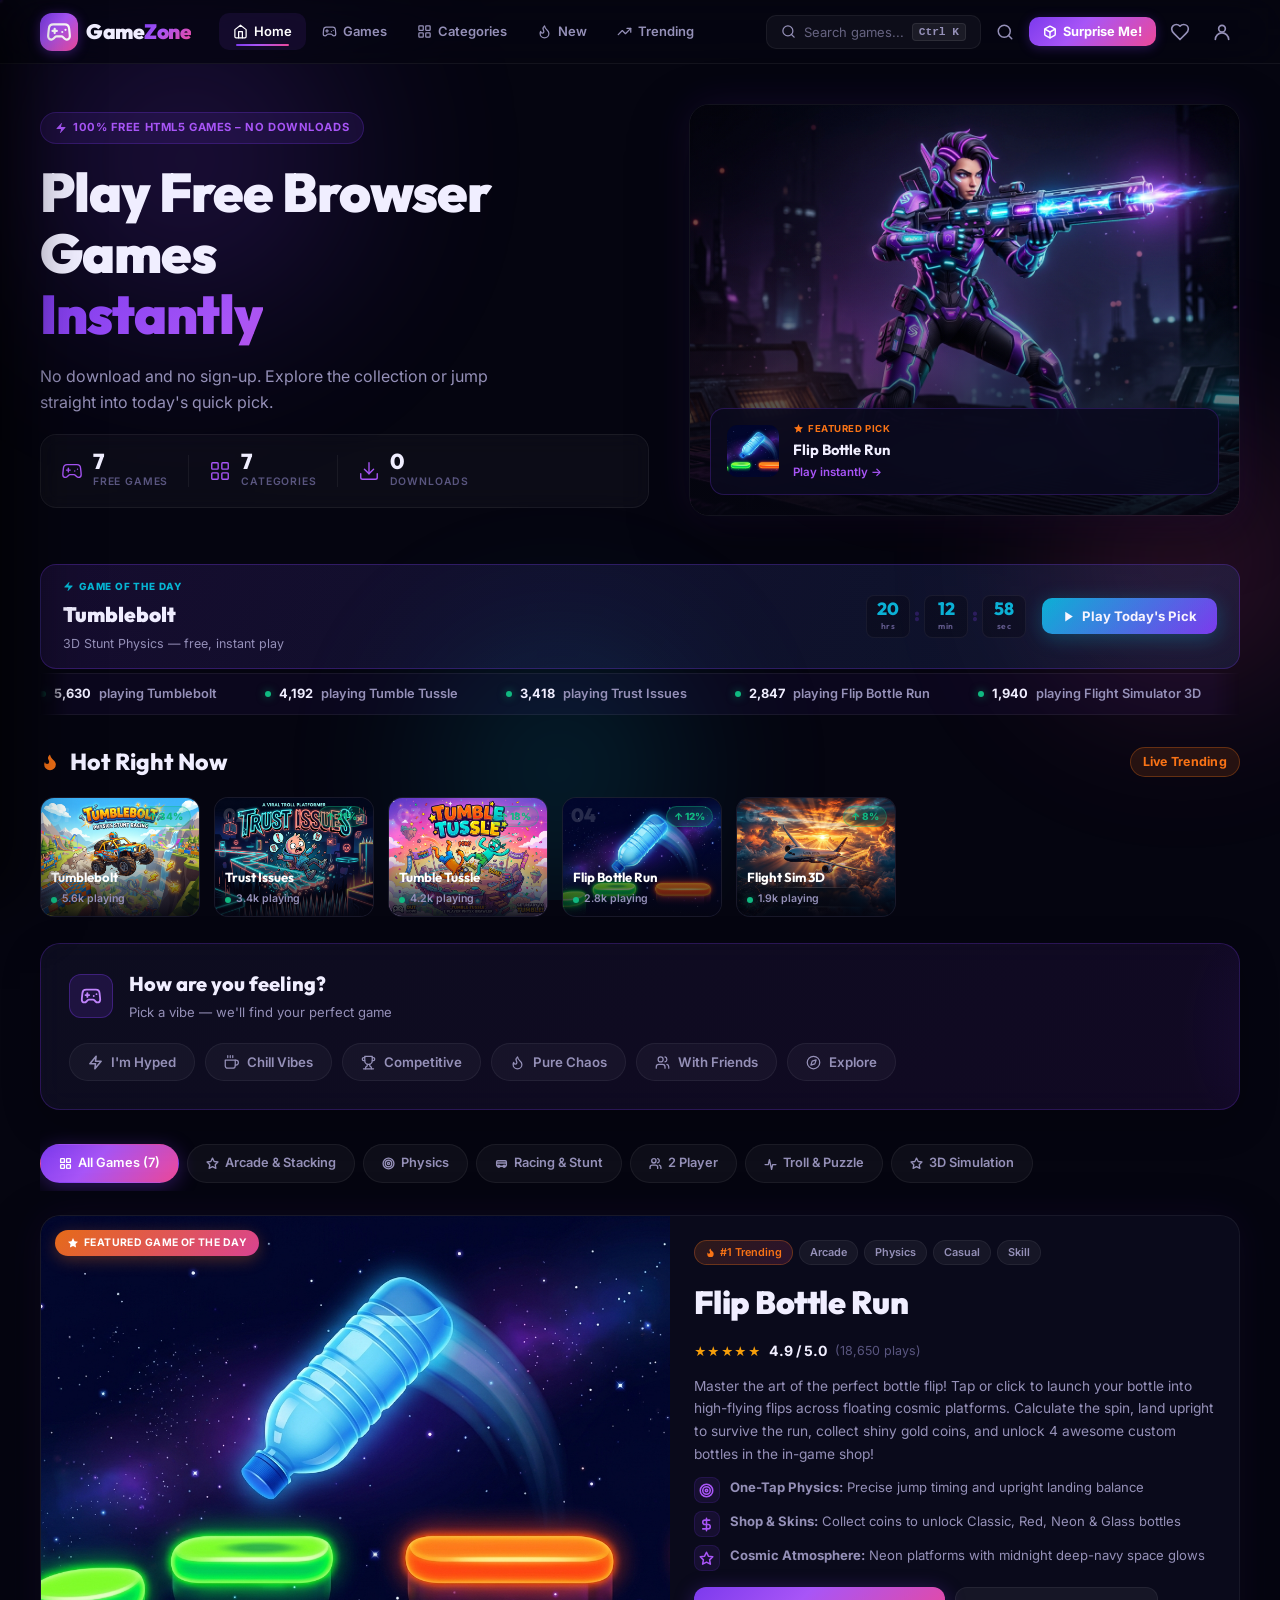
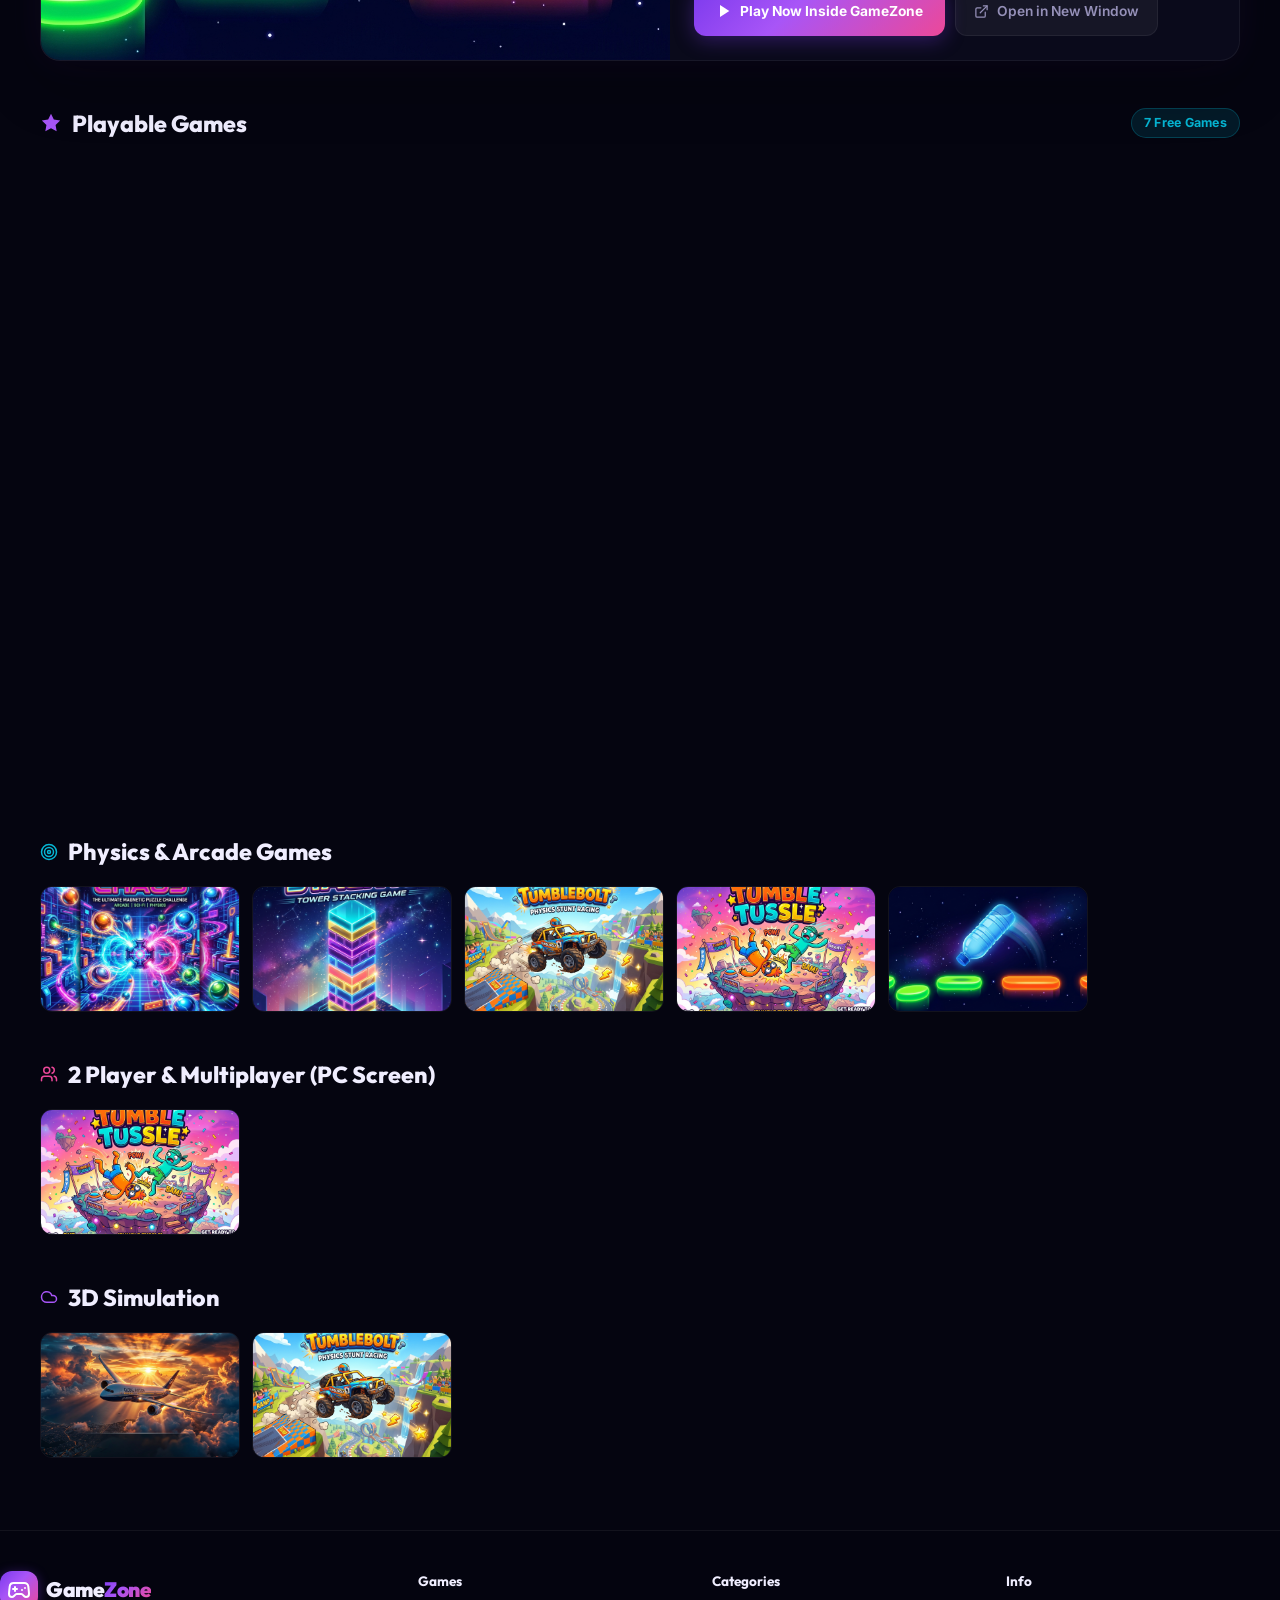
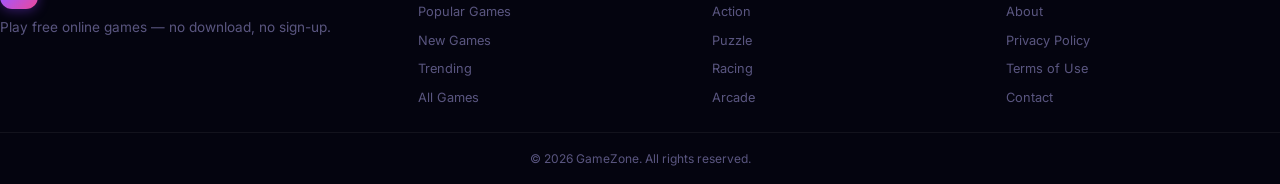
==== commit 0c1c01f7: "lolo6" ====
--- a/index.html
+++ b/index.html
@@ -189,12 +189,12 @@
         <div class="hero-stats">
           <div class="hero-stat">
             <svg xmlns="http://www.w3.org/2000/svg" width="22" height="22" viewBox="0 0 24 24" fill="none" stroke="currentColor" stroke-width="1.5" stroke-linecap="round" stroke-linejoin="round" class="stat-icon"><line x1="6" x2="10" y1="11" y2="11"/><line x1="8" x2="8" y1="9" y2="13"/><line x1="15" x2="15.01" y1="12" y2="12"/><line x1="18" x2="18.01" y1="10" y2="10"/><path d="M17.32 5H6.68a4 4 0 0 0-3.978 3.59C2.604 9.416 2 14.456 2 16a3 3 0 0 0 3 3c1 0 1.5-.5 2-1l1.414-1.414A2 2 0 0 1 9.828 16h4.344a2 2 0 0 1 1.414.586L17 18c.5.5 1 1 2 1a3 3 0 0 0 3-3c0-1.545-.604-6.584-.685-7.258A4 4 0 0 0 17.32 5z"/></svg>
-            <div class="stat-info"><span class="stat-num" data-target="6">0</span><span class="stat-label">FREE GAMES</span></div>
+            <div class="stat-info"><span class="stat-num" data-target="7">0</span><span class="stat-label">FREE GAMES</span></div>
           </div>
           <div class="hero-stat-divider"></div>
           <div class="hero-stat">
             <svg xmlns="http://www.w3.org/2000/svg" width="22" height="22" viewBox="0 0 24 24" fill="none" stroke="currentColor" stroke-width="1.5" stroke-linecap="round" stroke-linejoin="round" class="stat-icon"><rect width="7" height="7" x="3" y="3" rx="1"/><rect width="7" height="7" x="14" y="3" rx="1"/><rect width="7" height="7" x="14" y="14" rx="1"/><rect width="7" height="7" x="3" y="14" rx="1"/></svg>
-            <div class="stat-info"><span class="stat-num" data-target="6">0</span><span class="stat-label">CATEGORIES</span></div>
+            <div class="stat-info"><span class="stat-num" data-target="7">0</span><span class="stat-label">CATEGORIES</span></div>
           </div>
           <div class="hero-stat-divider"></div>
           <div class="hero-stat">
@@ -413,7 +413,7 @@
       <div class="category-chips">
         <a href="#" class="chip chip-active" data-cat="all">
           <svg xmlns="http://www.w3.org/2000/svg" width="13" height="13" viewBox="0 0 24 24" fill="none" stroke="currentColor" stroke-width="2.5" stroke-linecap="round" stroke-linejoin="round"><rect width="7" height="7" x="3" y="3" rx="1"/><rect width="7" height="7" x="14" y="3" rx="1"/><rect width="7" height="7" x="14" y="14" rx="1"/><rect width="7" height="7" x="3" y="14" rx="1"/></svg>
-          All Games (6)
+          All Games (7)
         </a>
         <a href="#" class="chip" data-cat="arcade">
           <svg xmlns="http://www.w3.org/2000/svg" width="13" height="13" viewBox="0 0 24 24" fill="none" stroke="currentColor" stroke-width="2.5" stroke-linecap="round" stroke-linejoin="round"><polygon points="12 2 15.09 8.26 22 9.27 17 14.14 18.18 21.02 12 17.77 5.82 21.02 7 14.14 2 9.27 8.91 8.26 12 2"/></svg>
@@ -521,7 +521,7 @@
           <svg xmlns="http://www.w3.org/2000/svg" width="22" height="22" viewBox="0 0 24 24" fill="#a855f7" stroke="none"><polygon points="12 2 15.09 8.26 22 9.27 17 14.14 18.18 21.02 12 17.77 5.82 21.02 7 14.14 2 9.27 8.91 8.26 12 2"/></svg>
           Playable Games
         </h2>
-        <span class="section-badge-counter">6 Free Games</span>
+        <span class="section-badge-counter">7 Free Games</span>
       </div>
       <div class="game-grid" id="mainGameGrid">
         <!-- 1. Tumblebolt (3D Physics Stunt Racing) -->
@@ -590,7 +590,7 @@
           </div>
         </a>
 
-        <!-- 6. Stack It (3D Neon Tower Stacking Arcadejjjj) -->
+        <!-- 6. Stack It (3D Neon Tower Stacking Arcade) -->
         <a href="#" class="gcard" title="Stack It" data-game-url="neew/index.html" data-game-title="Stack It" data-cat="arcade physics">
           <div class="gcard-img-wrap">
             <img src="assets/stack_it.jpg" alt="Stack It - 3D Neon Tower Stacking Arcade" loading="eager" />
@@ -600,6 +600,19 @@
             <h3 class="gcard-title">Stack It</h3>
             <div class="gcard-rating"><span class="stars">★★★★★</span><span class="rating-val">4.9</span><span class="rating-count">(31.2k)</span></div>
             <button class="btn-play" data-game-url="neew/index.html"><svg xmlns="http://www.w3.org/2000/svg" width="13" height="13" viewBox="0 0 24 24" fill="currentColor" stroke="none"><polygon points="6 3 20 12 6 21 6 3"/></svg> Play Now</button>
+          </div>
+        </a>
+
+        <!-- 7. Magnet Ball Chaos (Electromagnetic Physics Puzzle) -->
+        <a href="#" class="gcard" title="Magnet Ball Chaos" data-game-url="magnet-ball-chaos.html" data-game-title="Magnet Ball Chaos" data-cat="physics puzzle">
+          <div class="gcard-img-wrap">
+            <img src="assets/magnet_ball_chaos.jpg" alt="Magnet Ball Chaos - Electromagnetic Physics Puzzle" loading="eager" />
+            <span class="badge badge-hot"><svg xmlns="http://www.w3.org/2000/svg" width="10" height="10" viewBox="0 0 24 24" fill="currentColor" stroke="none"><polygon points="12 2 15.09 8.26 22 9.27 17 14.14 18.18 21.02 12 17.77 5.82 21.02 7 14.14 2 9.27 8.91 8.26 12 2"/></svg> CHAOS</span>
+          </div>
+          <div class="gcard-body">
+            <h3 class="gcard-title">Magnet Ball Chaos</h3>
+            <div class="gcard-rating"><span class="stars">★★★★★</span><span class="rating-val">4.9</span><span class="rating-count">(24.7k)</span></div>
+            <button class="btn-play" data-game-url="magnet-ball-chaos.html"><svg xmlns="http://www.w3.org/2000/svg" width="13" height="13" viewBox="0 0 24 24" fill="currentColor" stroke="none"><polygon points="6 3 20 12 6 21 6 3"/></svg> Play Now</button>
           </div>
         </a>
       </div>
@@ -617,6 +630,10 @@
           </h2>
         </div>
         <div class="genre-scroll-row">
+          <div class="genre-card" data-game-url="magnet-ball-chaos.html" data-game-title="Magnet Ball Chaos" role="button" tabindex="0">
+            <img src="assets/magnet_ball_chaos.jpg" alt="Magnet Ball Chaos" />
+            <div class="genre-card-overlay"><span>Magnet Ball Chaos</span><button class="genre-play-btn"><svg xmlns="http://www.w3.org/2000/svg" width="10" height="10" viewBox="0 0 24 24" fill="currentColor"><polygon points="6 3 20 12 6 21 6 3"/></svg> Play</button></div>
+          </div>
           <div class="genre-card" data-game-url="neew/index.html" data-game-title="Stack It" role="button" tabindex="0">
             <img src="assets/stack_it.jpg" alt="Stack It" />
             <div class="genre-card-overlay"><span>Stack It</span><button class="genre-play-btn"><svg xmlns="http://www.w3.org/2000/svg" width="10" height="10" viewBox="0 0 24 24" fill="currentColor"><polygon points="6 3 20 12 6 21 6 3"/></svg> Play</button></div>
